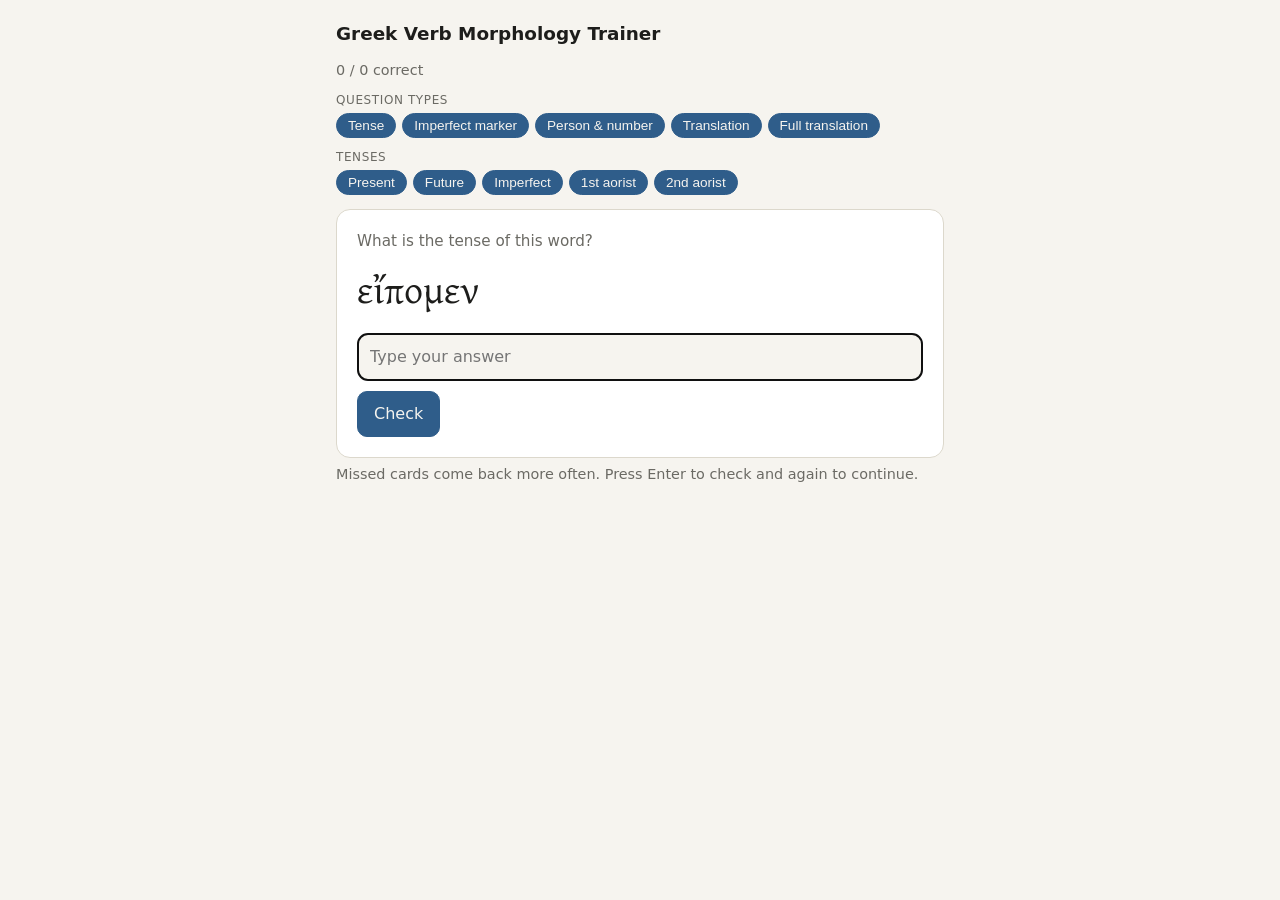
==== greek-morphology-source.html @ 70009873 "feat: Add files" ====
<!DOCTYPE html>
<html lang="en">
<head>
<meta charset="utf-8">
<meta name="viewport" content="width=device-width, initial-scale=1, viewport-fit=cover">
<title>Greek Verb Morphology Trainer</title>
<link href="https://fonts.googleapis.com/css2?family=Gentium+Plus:ital,wght@0,400;0,700&display=swap" rel="stylesheet">
<style>
:root{box-sizing:border-box;padding-top:env(safe-area-inset-top,0px);padding-bottom:env(safe-area-inset-bottom,0px);
--bg:#f6f4ef;--card:#fff;--text:#1d1d1b;--muted:#6b6a64;--line:#dcd8cc;--accent:#2f5d8a;--ok:#1f7a45;--okbg:#e4f3ea;--bad:#b3322a;--badbg:#f9e6e4}
html{scroll-padding-top:env(safe-area-inset-top,0px)}
@media (prefers-color-scheme:dark){:root:not([data-theme="light"]){--bg:#17181a;--card:#222427;--text:#ecebe6;--muted:#a09f98;--line:#383b3f;--accent:#7fb0e0;--ok:#6fcf97;--okbg:#1d3326;--bad:#f08b83;--badbg:#3a2321}}
:root[data-theme="dark"]{--bg:#17181a;--card:#222427;--text:#ecebe6;--muted:#a09f98;--line:#383b3f;--accent:#7fb0e0;--ok:#6fcf97;--okbg:#1d3326;--bad:#f08b83;--badbg:#3a2321}
*{box-sizing:border-box}
body{margin:0;background:var(--bg);color:var(--text);font:16px/1.5 system-ui,-apple-system,"Segoe UI",sans-serif}
main{max-width:640px;margin:0 auto;padding:16px}
h1{font-size:1.15rem;margin:4px 0 12px}
.bar{display:flex;justify-content:space-between;gap:8px;color:var(--muted);font-size:.9rem;margin-bottom:10px}
.chips{display:flex;flex-wrap:wrap;gap:6px;margin-bottom:8px}
.chip{border:1px solid var(--line);background:var(--card);color:var(--text);border-radius:999px;padding:4px 11px;font-size:.85rem;cursor:pointer}
.chip.on{background:var(--accent);color:var(--bg);border-color:var(--accent)}
.lbl{font-size:.75rem;color:var(--muted);text-transform:uppercase;letter-spacing:.05em;margin:10px 0 4px}
.card{background:var(--card);border:1px solid var(--line);border-radius:14px;padding:20px;margin-top:14px}
.q{color:var(--muted);font-size:.95rem}
.greek{font-family:"Gentium Plus","Palatino Linotype","Times New Roman",serif;font-size:2.4rem;margin:8px 0 14px;word-break:break-word}
input[type=text]{width:100%;font:inherit;padding:11px 12px;border-radius:10px;border:1px solid var(--line);background:var(--bg);color:var(--text)}
.row{display:flex;gap:8px;margin-top:10px;flex-wrap:wrap}
button.btn{font:inherit;padding:10px 16px;border-radius:10px;border:1px solid var(--accent);background:var(--accent);color:var(--bg);cursor:pointer}
button.btn.sec{background:transparent;color:var(--accent)}
.res{margin-top:14px;padding:12px 14px;border-radius:10px}
.res.ok{background:var(--okbg);border:1px solid var(--ok)}
.res.bad{background:var(--badbg);border:1px solid var(--bad)}
.res b{display:block;margin-bottom:2px}
.note{color:var(--muted);font-size:.9rem;margin-top:6px}
.gr{font-family:"Gentium Plus","Palatino Linotype",serif}
.hide{display:none}
</style>
</head>
<body>
<main>
<h1>Greek Verb Morphology Trainer</h1>
<div class="bar"><span id="score">0 / 0 correct</span><span id="streak"></span></div>
<div class="lbl">Question types</div>
<div class="chips" id="qchips"></div>
<div class="lbl">Tenses</div>
<div class="chips" id="tchips"></div>
<div class="card" id="card">
 <div class="q" id="q"></div>
 <div class="greek" id="word"></div>
 <input type="text" id="ans" autocomplete="off" autocapitalize="off" spellcheck="false" placeholder="Type your answer">
 <div class="row"><button class="btn" id="check">Check</button><button class="btn sec hide" id="override">Mark as correct</button><button class="btn hide" id="next">Next</button></div>
 <div id="res"></div>
</div>
<p class="note">Missed cards come back more often. Press Enter to check and again to continue.</p>
</main>
<script>
const DATA={"verbs":[{"lemma":"ἀγγέλλω","gloss":"I announce"},{"lemma":"ἄγω","gloss":"I lead, force"},{"lemma":"ἀκούω","gloss":"I hear, listen"},{"lemma":"ἀποβάλλω","gloss":"I throw away"},{"lemma":"ἀποθνῄσκω","gloss":"I die"},{"lemma":"ἀποκτείνω","gloss":"I kill"},{"lemma":"βαίνω","gloss":"I go, walk"},{"lemma":"βάλλω","gloss":"throw"},{"lemma":"βλάπτω","gloss":"harm"},{"lemma":"γιγνώσκω","gloss":"know, understand"},{"lemma":"γράφω","gloss":"write, draw"},{"lemma":"διδάσκω","gloss":"teach"},{"lemma":"διώκω","gloss":"pursue"},{"lemma":"ἐθέλω","gloss":"want, wish"},{"lemma":"εἰμί","gloss":"am"},{"lemma":"εἴρω","gloss":"bind, put together"},{"lemma":"ἐκβαίνω","gloss":"go out"},{"lemma":"ἐκτρέχω","gloss":"run out"},{"lemma":"ἐμβάλλω","gloss":"throw in, put into"},{"lemma":"ἐξάγω","gloss":"lead out, bring out"},{"lemma":"ἐσθίω","gloss":"eat, consume"},{"lemma":"εὑρίσκω","gloss":"find, discover"},{"lemma":"ἔχω","gloss":"have, keep"},{"lemma":"θάπτω","gloss":"bury"},{"lemma":"θαυμάζω","gloss":"admire, be amazed"},{"lemma":"κελεύω","gloss":"urge, command, order"},{"lemma":"κλέπτω","gloss":"steal"},{"lemma":"κωλύω","gloss":"hinder (someone, something)"},{"lemma":"λαμβάνω","gloss":"take"},{"lemma":"λέγω","gloss":"say"},{"lemma":"λείπω","gloss":"leave behind, release"},{"lemma":"λύω","gloss":"loosen, release"},{"lemma":"μανθάνω","gloss":"learn"},{"lemma":"μένω","gloss":"remain, wait"},{"lemma":"ὁράω","gloss":"see, look"},{"lemma":"παρασκευάζω","gloss":"prepare"},{"lemma":"παρέχω","gloss":"provide"},{"lemma":"πάσχω","gloss":"suffer"},{"lemma":"παύω","gloss":"stop"},{"lemma":"πείθω","gloss":"convince, persuade"},{"lemma":"πέμπω","gloss":"send"},{"lemma":"πίνω","gloss":"drink"},{"lemma":"πίπτω","gloss":"fall"},{"lemma":"πιστεύω","gloss":"trust, believe"},{"lemma":"προσάγω","gloss":"lead towards"},{"lemma":"προσβαίνω","gloss":"walk/go towards"},{"lemma":"προσπέμπω","gloss":"send forth"},{"lemma":"προστρέχω","gloss":"run towards"},{"lemma":"συλλέγω","gloss":"collect"},{"lemma":"τάσσω","gloss":"arrange"},{"lemma":"τρέχω","gloss":"run"},{"lemma":"φέρω","gloss":"carry"},{"lemma":"φεύγω","gloss":"flee"},{"lemma":"φυλάσσω","gloss":"guard"}],"cells":[{"v":0,"t":"present","p":1,"n":"s","f":"ἀγγέλλω","tr":"I announce","al":["I am announcing"]},{"v":0,"t":"present","p":2,"n":"s","f":"ἀγγέλλεις","tr":"You (sg.) announce","al":["You (sg.) are announcing"]},{"v":0,"t":"present","p":3,"n":"s","f":"ἀγγέλλει","tr":"He/she/it announces","al":["He/she/it is announcing"]},{"v":0,"t":"present","p":1,"n":"p","f":"ἀγγέλλομεν","tr":"We announce","al":["We are announcing"]},{"v":0,"t":"present","p":2,"n":"p","f":"ἀγγέλλετε","tr":"You (pl.) announce","al":["You (pl.) are announcing"]},{"v":0,"t":"present","p":3,"n":"p","f":"ἀγγέλλουσι(ν)","tr":"They announce","al":["They are announcing"]},{"v":0,"t":"future","p":1,"n":"s","f":"ἀγγελέω","tr":"I will announce","al":["I shall announce"]},{"v":0,"t":"future","p":2,"n":"s","f":"ἀγγελέεις","tr":"You (sg.) will announce","al":[]},{"v":0,"t":"future","p":3,"n":"s","f":"ἀγγελέει","tr":"He/she/it will announce","al":[]},{"v":0,"t":"future","p":1,"n":"p","f":"ἀγγελέομεν","tr":"We will announce","al":["We shall announce"]},{"v":0,"t":"future","p":2,"n":"p","f":"ἀγγελέετε","tr":"You (pl.) will announce","al":[]},{"v":0,"t":"future","p":3,"n":"p","f":"ἀγγελέουσι(ν)","tr":"They will announce","al":[]},{"v":0,"t":"imperfect","p":1,"n":"s","f":"ἤγγελλον","tr":"I was announcing","al":["I used to announce","I kept announcing"]},{"v":0,"t":"imperfect","p":2,"n":"s","f":"ἤγγελλες","tr":"You (sg.) were announcing","al":["You (sg.) used to announce","You (sg.) kept announcing"]},{"v":0,"t":"imperfect","p":3,"n":"s","f":"ἤγγελλε(ν)","tr":"He/she/it was announcing","al":["He/she/it used to announce","He/she/it kept announcing"]},{"v":0,"t":"imperfect","p":1,"n":"p","f":"ἠγγέλλομεν","tr":"We were announcing","al":["We used to announce","We kept announcing"]},{"v":0,"t":"imperfect","p":2,"n":"p","f":"ἠγγέλλετε","tr":"You (pl.) were announcing","al":["You (pl.) used to announce","You (pl.) kept announcing"]},{"v":0,"t":"imperfect","p":3,"n":"p","f":"ἤγγελλον","tr":"They were announcing","al":["They used to announce","They kept announcing"]},{"v":0,"t":"aorist1","p":1,"n":"s","f":"ἤγγειλα","tr":"I announced","al":[]},{"v":0,"t":"aorist1","p":2,"n":"s","f":"ἤγγειλας","tr":"You (sg.) announced","al":[]},{"v":0,"t":"aorist1","p":3,"n":"s","f":"ἤγγειλε(ν)","tr":"He/she/it announced","al":[]},{"v":0,"t":"aorist1","p":1,"n":"p","f":"ἠγγείλαμεν","tr":"We announced","al":[]},{"v":0,"t":"aorist1","p":2,"n":"p","f":"ἠγγείλατε","tr":"You (pl.) announced","al":[]},{"v":0,"t":"aorist1","p":3,"n":"p","f":"ἤγγειλαν","tr":"They announced","al":[]},{"v":1,"t":"present","p":1,"n":"s","f":"ἄγω","tr":"I lead","al":["I am leading"]},{"v":1,"t":"present","p":2,"n":"s","f":"ἄγεις","tr":"You (sg.) lead","al":["You (sg.) are leading"]},{"v":1,"t":"present","p":3,"n":"s","f":"ἄγει","tr":"He/she/it leads","al":["He/she/it is leading"]},{"v":1,"t":"present","p":1,"n":"p","f":"ἄγομεν","tr":"We lead","al":["We are leading"]},{"v":1,"t":"present","p":2,"n":"p","f":"ἄγετε","tr":"You (pl.) lead","al":["You (pl.) are leading"]},{"v":1,"t":"present","p":3,"n":"p","f":"ἄγουσι(ν)","tr":"They lead","al":["They are leading"]},{"v":1,"t":"future","p":1,"n":"s","f":"ἄξω","tr":"I will lead","al":["I shall lead"]},{"v":1,"t":"future","p":2,"n":"s","f":"ἄξεις","tr":"You (sg.) will lead","al":[]},{"v":1,"t":"future","p":3,"n":"s","f":"ἄξει","tr":"He/she/it will lead","al":[]},{"v":1,"t":"future","p":1,"n":"p","f":"ἄξομεν","tr":"We will lead","al":["We shall lead"]},{"v":1,"t":"future","p":2,"n":"p","f":"ἄξετε","tr":"You (pl.) will lead","al":[]},{"v":1,"t":"future","p":3,"n":"p","f":"ἄξουσι(ν)","tr":"They will lead","al":[]},{"v":1,"t":"imperfect","p":1,"n":"s","f":"ἦγον","tr":"I was leading","al":["I used to lead","I kept leading"]},{"v":1,"t":"imperfect","p":2,"n":"s","f":"ἦγες","tr":"You (sg.) were leading","al":["You (sg.) used to lead","You (sg.) kept leading"]},{"v":1,"t":"imperfect","p":3,"n":"s","f":"ἦγε(ν)","tr":"He/she/it was leading","al":["He/she/it used to lead","He/she/it kept leading"]},{"v":1,"t":"imperfect","p":1,"n":"p","f":"ἤγομεν","tr":"We were leading","al":["We used to lead","We kept leading"]},{"v":1,"t":"imperfect","p":2,"n":"p","f":"ἤγετε","tr":"You (pl.) were leading","al":["You (pl.) used to lead","You (pl.) kept leading"]},{"v":1,"t":"imperfect","p":3,"n":"p","f":"ἦγον","tr":"They were leading","al":["They used to lead","They kept leading"]},{"v":1,"t":"aorist2","p":1,"n":"s","f":"ἤγαγον","tr":"I led","al":[]},{"v":1,"t":"aorist2","p":2,"n":"s","f":"ἤγαγες","tr":"You (sg.) led","al":[]},{"v":1,"t":"aorist2","p":3,"n":"s","f":"ἤγαγε(ν)","tr":"He/she/it led","al":[]},{"v":1,"t":"aorist2","p":1,"n":"p","f":"ἠγάγομεν","tr":"We led","al":[]},{"v":1,"t":"aorist2","p":2,"n":"p","f":"ἠγάγετε","tr":"You (pl.) led","al":[]},{"v":1,"t":"aorist2","p":3,"n":"p","f":"ἤγαγον","tr":"They led","al":[]},{"v":2,"t":"present","p":1,"n":"s","f":"ἀκούω","tr":"I hear","al":["I am hearing"]},{"v":2,"t":"present","p":2,"n":"s","f":"ἀκούεις","tr":"You (sg.) hear","al":["You (sg.) are hearing"]},{"v":2,"t":"present","p":3,"n":"s","f":"ἀκούει","tr":"He/she/it hears","al":["He/she/it is hearing"]},{"v":2,"t":"present","p":1,"n":"p","f":"ἀκούομεν","tr":"We hear","al":["We are hearing"]},{"v":2,"t":"present","p":2,"n":"p","f":"ἀκούετε","tr":"You (pl.) hear","al":["You (pl.) are hearing"]},{"v":2,"t":"present","p":3,"n":"p","f":"ἀκούουσι(ν)","tr":"They hear","al":["They are hearing"]},{"v":2,"t":"future","p":1,"n":"s","f":"ἀκούσω","tr":"I will hear","al":["I shall hear"]},{"v":2,"t":"future","p":2,"n":"s","f":"ἀκούσεις","tr":"You (sg.) will hear","al":[]},{"v":2,"t":"future","p":3,"n":"s","f":"ἀκούσει","tr":"He/she/it will hear","al":[]},{"v":2,"t":"future","p":1,"n":"p","f":"ἀκούσομεν","tr":"We will hear","al":["We shall hear"]},{"v":2,"t":"future","p":2,"n":"p","f":"ἀκούσετε","tr":"You (pl.) will hear","al":[]},{"v":2,"t":"future","p":3,"n":"p","f":"ἀκούσουσι(ν)","tr":"They will hear","al":[]},{"v":2,"t":"imperfect","p":1,"n":"s","f":"ἤκουον","tr":"I was hearing","al":["I used to hear","I kept hearing"]},{"v":2,"t":"imperfect","p":2,"n":"s","f":"ἤκουες","tr":"You (sg.) were hearing","al":["You (sg.) used to hear","You (sg.) kept hearing"]},{"v":2,"t":"imperfect","p":3,"n":"s","f":"ἤκουε(ν)","tr":"He/she/it was hearing","al":["He/she/it used to hear","He/she/it kept hearing"]},{"v":2,"t":"imperfect","p":1,"n":"p","f":"ἠκούομεν","tr":"We were hearing","al":["We used to hear","We kept hearing"]},{"v":2,"t":"imperfect","p":2,"n":"p","f":"ἠκούετε","tr":"You (pl.) were hearing","al":["You (pl.) used to hear","You (pl.) kept hearing"]},{"v":2,"t":"imperfect","p":3,"n":"p","f":"ἤκουον","tr":"They were hearing","al":["They used to hear","They kept hearing"]},{"v":2,"t":"aorist1","p":1,"n":"s","f":"ἤκουσα","tr":"I heard","al":[]},{"v":2,"t":"aorist1","p":2,"n":"s","f":"ἤκουσας","tr":"You (sg.) heard","al":[]},{"v":2,"t":"aorist1","p":3,"n":"s","f":"ἤκουσε(ν)","tr":"He/she/it heard","al":[]},{"v":2,"t":"aorist1","p":1,"n":"p","f":"ἠκούσαμεν","tr":"We heard","al":[]},{"v":2,"t":"aorist1","p":2,"n":"p","f":"ἠκούσατε","tr":"You (pl.) heard","al":[]},{"v":2,"t":"aorist1","p":3,"n":"p","f":"ἤκουσαν","tr":"They heard","al":[]},{"v":3,"t":"present","p":1,"n":"s","f":"ἀποβάλλω","tr":"I throw away","al":["I am throwing away"]},{"v":3,"t":"present","p":2,"n":"s","f":"ἀποβάλλεις","tr":"You (sg.) throw away","al":["You (sg.) are throwing away"]},{"v":3,"t":"present","p":3,"n":"s","f":"ἀποβάλλει","tr":"He/she/it throws away","al":["He/she/it is throwing away"]},{"v":3,"t":"present","p":1,"n":"p","f":"ἀποβάλλομεν","tr":"We throw away","al":["We are throwing away"]},{"v":3,"t":"present","p":2,"n":"p","f":"ἀποβάλλετε","tr":"You (pl.) throw away","al":["You (pl.) are throwing away"]},{"v":3,"t":"present","p":3,"n":"p","f":"ἀποβαλλουσι(ν)","tr":"They throw away","al":["They are throwing away"]},{"v":3,"t":"future","p":1,"n":"s","f":"ἀποβαλῶ","tr":"I will throw away","al":["I shall throw away"]},{"v":3,"t":"future","p":2,"n":"s","f":"ἀποβαλεῖς","tr":"You (sg.) will throw away","al":[]},{"v":3,"t":"future","p":3,"n":"s","f":"ἀποβαλεῖ","tr":"He/she/it will throw away","al":[]},{"v":3,"t":"future","p":1,"n":"p","f":"ἀποβαλοῦμεν","tr":"We will throw away","al":["We shall throw away"]},{"v":3,"t":"future","p":2,"n":"p","f":"ἀποβαλεῖτε","tr":"You (pl.) will throw away","al":[]},{"v":3,"t":"future","p":3,"n":"p","f":"ἀποβαλοῦσι(ν)","tr":"They will throw away","al":[]},{"v":3,"t":"imperfect","p":1,"n":"s","f":"ἀπέβαλλον","tr":"I was throwing away","al":["I used to throw away","I kept throwing away"]},{"v":3,"t":"imperfect","p":2,"n":"s","f":"ἀπέβαλλες","tr":"You (sg.) were throwing away","al":["You (sg.) used to throw away","You (sg.) kept throwing away"]},{"v":3,"t":"imperfect","p":3,"n":"s","f":"ἀπέβαλλε(ν)","tr":"He/she/it was throwing away","al":["He/she/it used to throw away","He/she/it kept throwing away"]},{"v":3,"t":"imperfect","p":1,"n":"p","f":"ἀπεβάλλομεν","tr":"We were throwing away","al":["We used to throw away","We kept throwing away"]},{"v":3,"t":"imperfect","p":2,"n":"p","f":"ἀπεβάλλετε","tr":"You (pl.) were throwing away","al":["You (pl.) used to throw away","You (pl.) kept throwing away"]},{"v":3,"t":"imperfect","p":3,"n":"p","f":"ἀπέβαλλον","tr":"They were throwing away","al":["They used to throw away","They kept throwing away"]},{"v":3,"t":"aorist2","p":1,"n":"s","f":"ἀπέβαλον","tr":"I threw away","al":[]},{"v":3,"t":"aorist2","p":2,"n":"s","f":"ἀπέβαλες","tr":"You (sg.) threw away","al":[]},{"v":3,"t":"aorist2","p":3,"n":"s","f":"ἀπέβαλε(ν)","tr":"He/she/it threw away","al":[]},{"v":3,"t":"aorist2","p":1,"n":"p","f":"ἀπεβάλομεν","tr":"We threw away","al":[]},{"v":3,"t":"aorist2","p":2,"n":"p","f":"ἀπεβάλετε","tr":"You (pl.) threw away","al":[]},{"v":3,"t":"aorist2","p":3,"n":"p","f":"ἀπέβαλον","tr":"They threw away","al":[]},{"v":4,"t":"present","p":1,"n":"s","f":"ἀποθνῄσκω","tr":"I die","al":["I am dying"]},{"v":4,"t":"present","p":2,"n":"s","f":"ἀποθνῄσκεις","tr":"You (sg.) die","al":["You (sg.) are dying"]},{"v":4,"t":"present","p":3,"n":"s","f":"ἀποθνῄσκει","tr":"He/she/it dies","al":["He/she/it is dying"]},{"v":4,"t":"present","p":1,"n":"p","f":"ἀποθνῄσκομεν","tr":"We die","al":["We are dying"]},{"v":4,"t":"present","p":2,"n":"p","f":"ἀποθνῄσκετε","tr":"You (pl.) die","al":["You (pl.) are dying"]},{"v":4,"t":"present","p":3,"n":"p","f":"ἀποθνῄσκουσι(ν)","tr":"They die","al":["They are dying"]},{"v":4,"t":"future","p":1,"n":"s","f":"ἀποθανοῦμαι","tr":"I will die","al":["I shall die"]},{"v":4,"t":"future","p":2,"n":"s","f":"ἀποθανεῖ","tr":"You (sg.) will die","al":[]},{"v":4,"t":"future","p":3,"n":"s","f":"ἀποθανεῖται","tr":"He/she/it will die","al":[]},{"v":4,"t":"future","p":1,"n":"p","f":"ἀποθανούμεθα","tr":"We will die","al":["We shall die"]},{"v":4,"t":"future","p":2,"n":"p","f":"ἀποθανεῖσθε","tr":"You (pl.) will die","al":[]},{"v":4,"t":"future","p":3,"n":"p","f":"ἀποθανοῦνται","tr":"They will die","al":[]},{"v":4,"t":"imperfect","p":1,"n":"s","f":"ἀπέθνῃσκον","tr":"I was dying","al":["I used to die","I kept dying"]},{"v":4,"t":"imperfect","p":2,"n":"s","f":"ἀπέθνῃσκες","tr":"You (sg.) were dying","al":["You (sg.) used to die","You (sg.) kept dying"]},{"v":4,"t":"imperfect","p":3,"n":"s","f":"ἀπέθνῃσκε(ν)","tr":"He/she/it was dying","al":["He/she/it used to die","He/she/it kept dying"]},{"v":4,"t":"imperfect","p":1,"n":"p","f":"ἀπεθνῄσκομεν","tr":"We were dying","al":["We used to die","We kept dying"]},{"v":4,"t":"imperfect","p":2,"n":"p","f":"ἀπεθνῄσκετε","tr":"You (pl.) were dying","al":["You (pl.) used to die","You (pl.) kept dying"]},{"v":4,"t":"imperfect","p":3,"n":"p","f":"ἀπέθνῃσκον","tr":"They were dying","al":["They used to die","They kept dying"]},{"v":4,"t":"aorist2","p":1,"n":"s","f":"ἀπέθανον","tr":"I died","al":[]},{"v":4,"t":"aorist2","p":2,"n":"s","f":"ἀπέθανες","tr":"You (sg.) died","al":[]},{"v":4,"t":"aorist2","p":3,"n":"s","f":"ἀπέθανε(ν)","tr":"He/she/it died","al":[]},{"v":4,"t":"aorist2","p":1,"n":"p","f":"ἀπεθάνομεν","tr":"We died","al":[]},{"v":4,"t":"aorist2","p":2,"n":"p","f":"ἀπεθάνετε","tr":"You (pl.) died","al":[]},{"v":4,"t":"aorist2","p":3,"n":"p","f":"ἀπέθανον","tr":"They died","al":[]},{"v":5,"t":"present","p":1,"n":"s","f":"ἀποκτείνω","tr":"I kill","al":["I am killing"]},{"v":5,"t":"present","p":2,"n":"s","f":"ἀποκτείνεις","tr":"You (sg.) kill","al":["You (sg.) are killing"]},{"v":5,"t":"present","p":3,"n":"s","f":"ἀποκτείνει","tr":"He/she/it kills","al":["He/she/it is killing"]},{"v":5,"t":"present","p":1,"n":"p","f":"ἀποκτείνομεν","tr":"We kill","al":["We are killing"]},{"v":5,"t":"present","p":2,"n":"p","f":"ἀποκτείνετε","tr":"You (pl.) kill","al":["You (pl.) are killing"]},{"v":5,"t":"present","p":3,"n":"p","f":"ἀποκτείνουσι(ν)","tr":"They kill","al":["They are killing"]},{"v":5,"t":"future","p":1,"n":"s","f":"ἀποκτενῶ","tr":"I will kill","al":["I shall kill"]},{"v":5,"t":"future","p":2,"n":"s","f":"ἀποκτενεῖς","tr":"You (sg.) will kill","al":[]},{"v":5,"t":"future","p":3,"n":"s","f":"ἀποκτενεῖ","tr":"He/she/it will kill","al":[]},{"v":5,"t":"future","p":1,"n":"p","f":"ἀποκτενοῦμεν","tr":"We will kill","al":["We shall kill"]},{"v":5,"t":"future","p":2,"n":"p","f":"ἀποκτενεῖτε","tr":"You (pl.) will kill","al":[]},{"v":5,"t":"future","p":3,"n":"p","f":"ἀποκτενοῦσι(ν)","tr":"They will kill","al":[]},{"v":5,"t":"imperfect","p":1,"n":"s","f":"ἀπέκτεινον","tr":"I was killing","al":["I used to kill","I kept killing"]},{"v":5,"t":"imperfect","p":2,"n":"s","f":"ἀπέκτεινες","tr":"You (sg.) were killing","al":["You (sg.) used to kill","You (sg.) kept killing"]},{"v":5,"t":"imperfect","p":3,"n":"s","f":"ἀπέκτεινε(ν)","tr":"He/she/it was killing","al":["He/she/it used to kill","He/she/it kept killing"]},{"v":5,"t":"imperfect","p":1,"n":"p","f":"ἀπεκτείνομεν","tr":"We were killing","al":["We used to kill","We kept killing"]},{"v":5,"t":"imperfect","p":2,"n":"p","f":"ἀπεκτείνετε","tr":"You (pl.) were killing","al":["You (pl.) used to kill","You (pl.) kept killing"]},{"v":5,"t":"imperfect","p":3,"n":"p","f":"ἀπέκτεινον","tr":"They were killing","al":["They used to kill","They kept killing"]},{"v":5,"t":"aorist1","p":1,"n":"s","f":"ἀπέκτεινα","tr":"I killed","al":[]},{"v":5,"t":"aorist1","p":2,"n":"s","f":"ἀπέκτεινας","tr":"You (sg.) killed","al":[]},{"v":5,"t":"aorist1","p":3,"n":"s","f":"ἀπέκτεινε(ν)","tr":"He/she/it killed","al":[]},{"v":5,"t":"aorist1","p":1,"n":"p","f":"ἀπεκτείναμεν","tr":"We killed","al":[]},{"v":5,"t":"aorist1","p":2,"n":"p","f":"ἀπεκτείνατε","tr":"You (pl.) killed","al":[]},{"v":5,"t":"aorist1","p":3,"n":"p","f":"ἀπέκτειναν","tr":"They killed","al":[]},{"v":6,"t":"present","p":1,"n":"s","f":"βαίνω","tr":"I go","al":["I am going"]},{"v":6,"t":"present","p":2,"n":"s","f":"βαίνεις","tr":"You (sg.) go","al":["You (sg.) are going"]},{"v":6,"t":"present","p":3,"n":"s","f":"βαίνει","tr":"He/she/it goes","al":["He/she/it is going"]},{"v":6,"t":"present","p":1,"n":"p","f":"βαίνομεν","tr":"We go","al":["We are going"]},{"v":6,"t":"present","p":2,"n":"p","f":"βαίνετε","tr":"You (pl.) go","al":["You (pl.) are going"]},{"v":6,"t":"present","p":3,"n":"p","f":"βαίνουσι(ν)","tr":"They go","al":["They are going"]},{"v":6,"t":"future","p":1,"n":"s","f":"βήσω","tr":"I will go","al":["I shall go"]},{"v":6,"t":"future","p":2,"n":"s","f":"βήσεις","tr":"You (sg.) will go","al":[]},{"v":6,"t":"future","p":3,"n":"s","f":"βήσει","tr":"He/she/it will go","al":[]},{"v":6,"t":"future","p":1,"n":"p","f":"βήσομεν","tr":"We will go","al":["We shall go"]},{"v":6,"t":"future","p":2,"n":"p","f":"βήσετε","tr":"You (pl.) will go","al":[]},{"v":6,"t":"future","p":3,"n":"p","f":"βήσουσι(ν)","tr":"They will go","al":[]},{"v":6,"t":"imperfect","p":1,"n":"s","f":"ἔβαινον","tr":"I was going","al":["I used to go","I kept going"]},{"v":6,"t":"imperfect","p":2,"n":"s","f":"ἔβαινες","tr":"You (sg.) were going","al":["You (sg.) used to go","You (sg.) kept going"]},{"v":6,"t":"imperfect","p":3,"n":"s","f":"ἔβαινε(ν)","tr":"He/she/it was going","al":["He/she/it used to go","He/she/it kept going"]},{"v":6,"t":"imperfect","p":1,"n":"p","f":"ἐβαίνομεν","tr":"We were going","al":["We used to go","We kept going"]},{"v":6,"t":"imperfect","p":2,"n":"p","f":"ἐβαίνετε","tr":"You (pl.) were going","al":["You (pl.) used to go","You (pl.) kept going"]},{"v":6,"t":"imperfect","p":3,"n":"p","f":"ἔβαινον","tr":"They were going","al":["They used to go","They kept going"]},{"v":6,"t":"aorist2","p":1,"n":"s","f":"ἔβην","tr":"I went","al":[]},{"v":6,"t":"aorist2","p":2,"n":"s","f":"ἔβης","tr":"You (sg.) went","al":[]},{"v":6,"t":"aorist2","p":3,"n":"s","f":"ἔβη","tr":"He/she/it went","al":[]},{"v":6,"t":"aorist2","p":1,"n":"p","f":"ἔβημεν","tr":"We went","al":[]},{"v":6,"t":"aorist2","p":2,"n":"p","f":"ἔβητε","tr":"You (pl.) went","al":[]},{"v":6,"t":"aorist2","p":3,"n":"p","f":"ἔβησαν","tr":"They went","al":[]},{"v":7,"t":"present","p":1,"n":"s","f":"βάλλω","tr":"I throw","al":["I am throwing"]},{"v":7,"t":"present","p":2,"n":"s","f":"βάλλεις","tr":"You (sg.) throw","al":["You (sg.) are throwing"]},{"v":7,"t":"present","p":3,"n":"s","f":"βάλλει","tr":"He/she/it throws","al":["He/she/it is throwing"]},{"v":7,"t":"present","p":1,"n":"p","f":"βάλλομεν","tr":"We throw","al":["We are throwing"]},{"v":7,"t":"present","p":2,"n":"p","f":"βάλλετε","tr":"You (pl.) throw","al":["You (pl.) are throwing"]},{"v":7,"t":"present","p":3,"n":"p","f":"βάλλουσι(ν)","tr":"They throw","al":["They are throwing"]},{"v":7,"t":"future","p":1,"n":"s","f":"βαλῶ","tr":"I will throw","al":["I shall throw"]},{"v":7,"t":"future","p":2,"n":"s","f":"βαλεῖς","tr":"You (sg.) will throw","al":[]},{"v":7,"t":"future","p":3,"n":"s","f":"βαλεῖ","tr":"He/she/it will throw","al":[]},{"v":7,"t":"future","p":1,"n":"p","f":"βαλοῦμεν","tr":"We will throw","al":["We shall throw"]},{"v":7,"t":"future","p":2,"n":"p","f":"βαλεῖτε","tr":"You (pl.) will throw","al":[]},{"v":7,"t":"future","p":3,"n":"p","f":"βαλοῦσι(ν)","tr":"They will throw","al":[]},{"v":7,"t":"imperfect","p":1,"n":"s","f":"ἔβαλλον","tr":"I was throwing","al":["I used to throw","I kept throwing"]},{"v":7,"t":"imperfect","p":2,"n":"s","f":"ἔβαλλες","tr":"You (sg.) were throwing","al":["You (sg.) used to throw","You (sg.) kept throwing"]},{"v":7,"t":"imperfect","p":3,"n":"s","f":"ἔβαλλε(ν)","tr":"He/she/it was throwing","al":["He/she/it used to throw","He/she/it kept throwing"]},{"v":7,"t":"imperfect","p":1,"n":"p","f":"ἐβάλλομεν","tr":"We were throwing","al":["We used to throw","We kept throwing"]},{"v":7,"t":"imperfect","p":2,"n":"p","f":"ἐβάλλετε","tr":"You (pl.) were throwing","al":["You (pl.) used to throw","You (pl.) kept throwing"]},{"v":7,"t":"imperfect","p":3,"n":"p","f":"ἔβαλλον","tr":"They were throwing","al":["They used to throw","They kept throwing"]},{"v":7,"t":"aorist2","p":1,"n":"s","f":"ἔβαλον","tr":"I threw","al":[]},{"v":7,"t":"aorist2","p":2,"n":"s","f":"ἔβαλες","tr":"You (sg.) threw","al":[]},{"v":7,"t":"aorist2","p":3,"n":"s","f":"ἔβαλε(ν)","tr":"He/she/it threw","al":[]},{"v":7,"t":"aorist2","p":1,"n":"p","f":"ἐβάλομεν","tr":"We threw","al":[]},{"v":7,"t":"aorist2","p":2,"n":"p","f":"ἐβάλετε","tr":"You (pl.) threw","al":[]},{"v":7,"t":"aorist2","p":3,"n":"p","f":"ἔβαλον","tr":"They threw","al":[]},{"v":8,"t":"present","p":1,"n":"s","f":"βλάπτω","tr":"I harm","al":["I am harming"]},{"v":8,"t":"present","p":2,"n":"s","f":"βλάπτεις","tr":"You (sg.) harm","al":["You (sg.) are harming"]},{"v":8,"t":"present","p":3,"n":"s","f":"βλάπτει","tr":"He/she/it harms","al":["He/she/it is harming"]},{"v":8,"t":"present","p":1,"n":"p","f":"βλάπτομεν","tr":"We harm","al":["We are harming"]},{"v":8,"t":"present","p":2,"n":"p","f":"βλάπτετε","tr":"You (pl.) harm","al":["You (pl.) are harming"]},{"v":8,"t":"present","p":3,"n":"p","f":"βλάπτουσι(ν)","tr":"They harm","al":["They are harming"]},{"v":8,"t":"future","p":1,"n":"s","f":"βλάψω","tr":"I will harm","al":["I shall harm"]},{"v":8,"t":"future","p":2,"n":"s","f":"βλάψεις","tr":"You (sg.) will harm","al":[]},{"v":8,"t":"future","p":3,"n":"s","f":"βλάψει","tr":"He/she/it will harm","al":[]},{"v":8,"t":"future","p":1,"n":"p","f":"βλάψομεν","tr":"We will harm","al":["We shall harm"]},{"v":8,"t":"future","p":2,"n":"p","f":"βλάψετε","tr":"You (pl.) will harm","al":[]},{"v":8,"t":"future","p":3,"n":"p","f":"βλάψουσι(ν)","tr":"They will harm","al":[]},{"v":8,"t":"imperfect","p":1,"n":"s","f":"ἔβλαπτον","tr":"I was harming","al":["I used to harm","I kept harming"]},{"v":8,"t":"imperfect","p":2,"n":"s","f":"ἔβλαπτες","tr":"You (sg.) were harming","al":["You (sg.) used to harm","You (sg.) kept harming"]},{"v":8,"t":"imperfect","p":3,"n":"s","f":"ἔβλαπτε(ν)","tr":"He/she/it was harming","al":["He/she/it used to harm","He/she/it kept harming"]},{"v":8,"t":"imperfect","p":1,"n":"p","f":"ἐβλάπτομεν","tr":"We were harming","al":["We used to harm","We kept harming"]},{"v":8,"t":"imperfect","p":2,"n":"p","f":"ἐβλάπτετε","tr":"You (pl.) were harming","al":["You (pl.) used to harm","You (pl.) kept harming"]},{"v":8,"t":"imperfect","p":3,"n":"p","f":"ἔβλαπτον","tr":"They were harming","al":["They used to harm","They kept harming"]},{"v":8,"t":"aorist1","p":1,"n":"s","f":"ἔβλαψα","tr":"I harmed","al":[]},{"v":8,"t":"aorist1","p":2,"n":"s","f":"ἔβλαψας","tr":"You (sg.) harmed","al":[]},{"v":8,"t":"aorist1","p":3,"n":"s","f":"ἔβλαψε(ν)","tr":"He/she/it harmed","al":[]},{"v":8,"t":"aorist1","p":1,"n":"p","f":"ἐβλάψαμεν","tr":"We harmed","al":[]},{"v":8,"t":"aorist1","p":2,"n":"p","f":"ἐβλάψατε","tr":"You (pl.) harmed","al":[]},{"v":8,"t":"aorist1","p":3,"n":"p","f":"ἔβλαψαν","tr":"They harmed","al":[]},{"v":9,"t":"present","p":1,"n":"s","f":"γιγνώσκω","tr":"I know","al":["I am knowing"]},{"v":9,"t":"present","p":2,"n":"s","f":"γιγνώσκεις","tr":"You (sg.) know","al":["You (sg.) are knowing"]},{"v":9,"t":"present","p":3,"n":"s","f":"γιγνώσκει","tr":"He/she/it knows","al":["He/she/it is knowing"]},{"v":9,"t":"present","p":1,"n":"p","f":"γιγνώσκομεν","tr":"We know","al":["We are knowing"]},{"v":9,"t":"present","p":2,"n":"p","f":"γιγνώσκετε","tr":"You (pl.) know","al":["You (pl.) are knowing"]},{"v":9,"t":"present","p":3,"n":"p","f":"γιγνώσκουσι(ν)","tr":"They know","al":["They are knowing"]},{"v":9,"t":"future","p":1,"n":"s","f":"γνώσομαι","tr":"I will know","al":["I shall know"]},{"v":9,"t":"future","p":2,"n":"s","f":"γνώσῃ","tr":"You (sg.) will know","al":[]},{"v":9,"t":"future","p":3,"n":"s","f":"γνώσεται","tr":"He/she/it will know","al":[]},{"v":9,"t":"future","p":1,"n":"p","f":"γνωσόμεθα","tr":"We will know","al":["We shall know"]},{"v":9,"t":"future","p":2,"n":"p","f":"γνώσεσθε","tr":"You (pl.) will know","al":[]},{"v":9,"t":"future","p":3,"n":"p","f":"γνώσονται","tr":"They will know","al":[]},{"v":9,"t":"imperfect","p":1,"n":"s","f":"ἐγίγνωσκον","tr":"I was knowing","al":["I used to know","I kept knowing"]},{"v":9,"t":"imperfect","p":2,"n":"s","f":"ἐγίγνωσκες","tr":"You (sg.) were knowing","al":["You (sg.) used to know","You (sg.) kept knowing"]},{"v":9,"t":"imperfect","p":3,"n":"s","f":"ἐγίγνωσκε(ν)","tr":"He/she/it was knowing","al":["He/she/it used to know","He/she/it kept knowing"]},{"v":9,"t":"imperfect","p":1,"n":"p","f":"ἐγιγνώσκομεν","tr":"We were knowing","al":["We used to know","We kept knowing"]},{"v":9,"t":"imperfect","p":2,"n":"p","f":"ἐγιγνώσκετε","tr":"You (pl.) were knowing","al":["You (pl.) used to know","You (pl.) kept knowing"]},{"v":9,"t":"imperfect","p":3,"n":"p","f":"ἐγίγνωσκον","tr":"They were knowing","al":["They used to know","They kept knowing"]},{"v":9,"t":"aorist2","p":1,"n":"s","f":"ἔγνων","tr":"I knew","al":[]},{"v":9,"t":"aorist2","p":2,"n":"s","f":"ἔγνως","tr":"You (sg.) knew","al":[]},{"v":9,"t":"aorist2","p":3,"n":"s","f":"ἔγνω","tr":"He/she/it knew","al":[]},{"v":9,"t":"aorist2","p":1,"n":"p","f":"ἔγνωμεν","tr":"We knew","al":[]},{"v":9,"t":"aorist2","p":2,"n":"p","f":"ἔγνωτε","tr":"You (pl.) knew","al":[]},{"v":9,"t":"aorist2","p":3,"n":"p","f":"ἔγνωσαν","tr":"They knew","al":[]},{"v":10,"t":"present","p":1,"n":"s","f":"γράφω","tr":"I write","al":["I am writing"]},{"v":10,"t":"present","p":2,"n":"s","f":"γράφεις","tr":"You (sg.) write","al":["You (sg.) are writing"]},{"v":10,"t":"present","p":3,"n":"s","f":"γράφει","tr":"He/she/it writes","al":["He/she/it is writing"]},{"v":10,"t":"present","p":1,"n":"p","f":"γράφομεν","tr":"We write","al":["We are writing"]},{"v":10,"t":"present","p":2,"n":"p","f":"γράφετε","tr":"You (pl.) write","al":["You (pl.) are writing"]},{"v":10,"t":"present","p":3,"n":"p","f":"γράφουσι(ν)","tr":"They write","al":["They are writing"]},{"v":10,"t":"future","p":1,"n":"s","f":"γράψω","tr":"I will write","al":["I shall write"]},{"v":10,"t":"future","p":2,"n":"s","f":"γράψεις","tr":"You (sg.) will write","al":[]},{"v":10,"t":"future","p":3,"n":"s","f":"γράψει","tr":"He/she/it will write","al":[]},{"v":10,"t":"future","p":1,"n":"p","f":"γράψομεν","tr":"We will write","al":["We shall write"]},{"v":10,"t":"future","p":2,"n":"p","f":"γράψετε","tr":"You (pl.) will write","al":[]},{"v":10,"t":"future","p":3,"n":"p","f":"γράψουσι(ν)","tr":"They will write","al":[]},{"v":10,"t":"imperfect","p":1,"n":"s","f":"ἔγραφον","tr":"I was writing","al":["I used to write","I kept writing"]},{"v":10,"t":"imperfect","p":2,"n":"s","f":"ἔγραφες","tr":"You (sg.) were writing","al":["You (sg.) used to write","You (sg.) kept writing"]},{"v":10,"t":"imperfect","p":3,"n":"s","f":"ἔγραφε(ν)","tr":"He/she/it was writing","al":["He/she/it used to write","He/she/it kept writing"]},{"v":10,"t":"imperfect","p":1,"n":"p","f":"ἐγράφομεν","tr":"We were writing","al":["We used to write","We kept writing"]},{"v":10,"t":"imperfect","p":2,"n":"p","f":"ἐγράφετε","tr":"You (pl.) were writing","al":["You (pl.) used to write","You (pl.) kept writing"]},{"v":10,"t":"imperfect","p":3,"n":"p","f":"ἔγραφον","tr":"They were writing","al":["They used to write","They kept writing"]},{"v":10,"t":"aorist1","p":1,"n":"s","f":"ἔγραψα","tr":"I wrote","al":[]},{"v":10,"t":"aorist1","p":2,"n":"s","f":"ἔγραψας","tr":"You (sg.) wrote","al":[]},{"v":10,"t":"aorist1","p":3,"n":"s","f":"ἔγραψε(ν)","tr":"He/she/it wrote","al":[]},{"v":10,"t":"aorist1","p":1,"n":"p","f":"ἐγράψαμεν","tr":"We wrote","al":[]},{"v":10,"t":"aorist1","p":2,"n":"p","f":"ἐγράψατε","tr":"You (pl.) wrote","al":[]},{"v":10,"t":"aorist1","p":3,"n":"p","f":"ἔγραψαν","tr":"They wrote","al":[]},{"v":11,"t":"present","p":1,"n":"s","f":"διδάσκω","tr":"I teach","al":["I am teaching"]},{"v":11,"t":"present","p":2,"n":"s","f":"διδάσκεις","tr":"You (sg.) teach","al":["You (sg.) are teaching"]},{"v":11,"t":"present","p":3,"n":"s","f":"διδάσκει","tr":"He/she/it teaches","al":["He/she/it is teaching"]},{"v":11,"t":"present","p":1,"n":"p","f":"διδάσκομεν","tr":"We teach","al":["We are teaching"]},{"v":11,"t":"present","p":2,"n":"p","f":"διδάσκετε","tr":"You (pl.) teach","al":["You (pl.) are teaching"]},{"v":11,"t":"present","p":3,"n":"p","f":"διδάσκουσι(ν)","tr":"They teach","al":["They are teaching"]},{"v":11,"t":"future","p":1,"n":"s","f":"διδάξω","tr":"I will teach","al":["I shall teach"]},{"v":11,"t":"future","p":2,"n":"s","f":"διδάξεις","tr":"You (sg.) will teach","al":[]},{"v":11,"t":"future","p":3,"n":"s","f":"διδάξει","tr":"He/she/it will teach","al":[]},{"v":11,"t":"future","p":1,"n":"p","f":"διδάξομεν","tr":"We will teach","al":["We shall teach"]},{"v":11,"t":"future","p":2,"n":"p","f":"διδάξετε","tr":"You (pl.) will teach","al":[]},{"v":11,"t":"future","p":3,"n":"p","f":"διδάξουσι(ν)","tr":"They will teach","al":[]},{"v":11,"t":"imperfect","p":1,"n":"s","f":"ἐδίδασκον","tr":"I was teaching","al":["I used to teach","I kept teaching"]},{"v":11,"t":"imperfect","p":2,"n":"s","f":"ἐδίδασκες","tr":"You (sg.) were teaching","al":["You (sg.) used to teach","You (sg.) kept teaching"]},{"v":11,"t":"imperfect","p":3,"n":"s","f":"ἐδίδασκε(ν)","tr":"He/she/it was teaching","al":["He/she/it used to teach","He/she/it kept teaching"]},{"v":11,"t":"imperfect","p":1,"n":"p","f":"ἐδιδάσκομεν","tr":"We were teaching","al":["We used to teach","We kept teaching"]},{"v":11,"t":"imperfect","p":2,"n":"p","f":"ἐδιδάσκετε","tr":"You (pl.) were teaching","al":["You (pl.) used to teach","You (pl.) kept teaching"]},{"v":11,"t":"imperfect","p":3,"n":"p","f":"ἐδίδασκον","tr":"They were teaching","al":["They used to teach","They kept teaching"]},{"v":11,"t":"aorist1","p":1,"n":"s","f":"ἐδίδαξα","tr":"I taught","al":[]},{"v":11,"t":"aorist1","p":2,"n":"s","f":"ἐδίδαξας","tr":"You (sg.) taught","al":[]},{"v":11,"t":"aorist1","p":3,"n":"s","f":"ἐδίδαξε(ν)","tr":"He/she/it taught","al":[]},{"v":11,"t":"aorist1","p":1,"n":"p","f":"ἐδιδάξαμεν","tr":"We taught","al":[]},{"v":11,"t":"aorist1","p":2,"n":"p","f":"ἐδιδάξατε","tr":"You (pl.) taught","al":[]},{"v":11,"t":"aorist1","p":3,"n":"p","f":"ἐδίδαξαν","tr":"They taught","al":[]},{"v":12,"t":"present","p":1,"n":"s","f":"διώκω","tr":"I pursue","al":["I am pursuing"]},{"v":12,"t":"present","p":2,"n":"s","f":"διώκεις","tr":"You (sg.) pursue","al":["You (sg.) are pursuing"]},{"v":12,"t":"present","p":3,"n":"s","f":"διώκει","tr":"He/she/it pursues","al":["He/she/it is pursuing"]},{"v":12,"t":"present","p":1,"n":"p","f":"διώκομεν","tr":"We pursue","al":["We are pursuing"]},{"v":12,"t":"present","p":2,"n":"p","f":"διώκετε","tr":"You (pl.) pursue","al":["You (pl.) are pursuing"]},{"v":12,"t":"present","p":3,"n":"p","f":"διώκουσι(ν)","tr":"They pursue","al":["They are pursuing"]},{"v":12,"t":"future","p":1,"n":"s","f":"διώξω","tr":"I will pursue","al":["I shall pursue"]},{"v":12,"t":"future","p":2,"n":"s","f":"διώξεις","tr":"You (sg.) will pursue","al":[]},{"v":12,"t":"future","p":3,"n":"s","f":"διώξει","tr":"He/she/it will pursue","al":[]},{"v":12,"t":"future","p":1,"n":"p","f":"διώξομεν","tr":"We will pursue","al":["We shall pursue"]},{"v":12,"t":"future","p":2,"n":"p","f":"διώξετε","tr":"You (pl.) will pursue","al":[]},{"v":12,"t":"future","p":3,"n":"p","f":"διώξουσι(ν)","tr":"They will pursue","al":[]},{"v":12,"t":"imperfect","p":1,"n":"s","f":"ἐδίωκον","tr":"I was pursuing","al":["I used to pursue","I kept pursuing"]},{"v":12,"t":"imperfect","p":2,"n":"s","f":"ἐδίωκες","tr":"You (sg.) were pursuing","al":["You (sg.) used to pursue","You (sg.) kept pursuing"]},{"v":12,"t":"imperfect","p":3,"n":"s","f":"ἐδίωκε(ν)","tr":"He/she/it was pursuing","al":["He/she/it used to pursue","He/she/it kept pursuing"]},{"v":12,"t":"imperfect","p":1,"n":"p","f":"ἐδιώκομεν","tr":"We were pursuing","al":["We used to pursue","We kept pursuing"]},{"v":12,"t":"imperfect","p":2,"n":"p","f":"ἐδιώκετε","tr":"You (pl.) were pursuing","al":["You (pl.) used to pursue","You (pl.) kept pursuing"]},{"v":12,"t":"imperfect","p":3,"n":"p","f":"ἐδίωκον","tr":"They were pursuing","al":["They used to pursue","They kept pursuing"]},{"v":12,"t":"aorist1","p":1,"n":"s","f":"ἐδίωξα","tr":"I pursued","al":[]},{"v":12,"t":"aorist1","p":2,"n":"s","f":"ἐδίωξας","tr":"You (sg.) pursued","al":[]},{"v":12,"t":"aorist1","p":3,"n":"s","f":"ἐδίωξε(ν)","tr":"He/she/it pursued","al":[]},{"v":12,"t":"aorist1","p":1,"n":"p","f":"ἐδιώξαμεν","tr":"We pursued","al":[]},{"v":12,"t":"aorist1","p":2,"n":"p","f":"ἐδιώξατε","tr":"You (pl.) pursued","al":[]},{"v":12,"t":"aorist1","p":3,"n":"p","f":"ἐδίωξαν","tr":"They pursued","al":[]},{"v":13,"t":"present","p":1,"n":"s","f":"ἐθέλω","tr":"I want","al":["I am wanting"]},{"v":13,"t":"present","p":2,"n":"s","f":"ἐθέλεις","tr":"You (sg.) want","al":["You (sg.) are wanting"]},{"v":13,"t":"present","p":3,"n":"s","f":"ἐθέλει","tr":"He/she/it wants","al":["He/she/it is wanting"]},{"v":13,"t":"present","p":1,"n":"p","f":"ἐθέλομεν","tr":"We want","al":["We are wanting"]},{"v":13,"t":"present","p":2,"n":"p","f":"ἐθέλετε","tr":"You (pl.) want","al":["You (pl.) are wanting"]},{"v":13,"t":"present","p":3,"n":"p","f":"ἐθέλουσι(ν)","tr":"They want","al":["They are wanting"]},{"v":13,"t":"future","p":1,"n":"s","f":"ἐθελήσω","tr":"I will want","al":["I shall want"]},{"v":13,"t":"future","p":2,"n":"s","f":"ἐθελήσεις","tr":"You (sg.) will want","al":[]},{"v":13,"t":"future","p":3,"n":"s","f":"ἐθελήσει","tr":"He/she/it will want","al":[]},{"v":13,"t":"future","p":1,"n":"p","f":"ἐθελήσομεν","tr":"We will want","al":["We shall want"]},{"v":13,"t":"future","p":2,"n":"p","f":"ἐθελήσετε","tr":"You (pl.) will want","al":[]},{"v":13,"t":"future","p":3,"n":"p","f":"ἐθελήσουσι(ν)","tr":"They will want","al":[]},{"v":13,"t":"imperfect","p":1,"n":"s","f":"ἤθελον","tr":"I was wanting","al":["I used to want","I kept wanting"]},{"v":13,"t":"imperfect","p":2,"n":"s","f":"ἤθελες","tr":"You (sg.) were wanting","al":["You (sg.) used to want","You (sg.) kept wanting"]},{"v":13,"t":"imperfect","p":3,"n":"s","f":"ἤθελε(ν)","tr":"He/she/it was wanting","al":["He/she/it used to want","He/she/it kept wanting"]},{"v":13,"t":"imperfect","p":1,"n":"p","f":"ἠθέλομεν","tr":"We were wanting","al":["We used to want","We kept wanting"]},{"v":13,"t":"imperfect","p":2,"n":"p","f":"ἠθέλετε","tr":"You (pl.) were wanting","al":["You (pl.) used to want","You (pl.) kept wanting"]},{"v":13,"t":"imperfect","p":3,"n":"p","f":"ἤθελον","tr":"They were wanting","al":["They used to want","They kept wanting"]},{"v":13,"t":"aorist1","p":1,"n":"s","f":"ἠθέλησα","tr":"I wanted","al":[]},{"v":13,"t":"aorist1","p":2,"n":"s","f":"ἠθέλησας","tr":"You (sg.) wanted","al":[]},{"v":13,"t":"aorist1","p":3,"n":"s","f":"ἠθέλησε(ν)","tr":"He/she/it wanted","al":[]},{"v":13,"t":"aorist1","p":1,"n":"p","f":"ἠθελήσαμεν","tr":"We wanted","al":[]},{"v":13,"t":"aorist1","p":2,"n":"p","f":"ἠθελήσατε","tr":"You (pl.) wanted","al":[]},{"v":13,"t":"aorist1","p":3,"n":"p","f":"ἠθέλησαν","tr":"They wanted","al":[]},{"v":14,"t":"present","p":1,"n":"s","f":"εἰμί","tr":"I am","al":[]},{"v":14,"t":"present","p":2,"n":"s","f":"εἶ","tr":"You (sg.) are","al":[]},{"v":14,"t":"present","p":3,"n":"s","f":"ἐστί(ν)","tr":"He/she/it is","al":[]},{"v":14,"t":"present","p":1,"n":"p","f":"ἐσμέν","tr":"We are","al":[]},{"v":14,"t":"present","p":2,"n":"p","f":"ἐστέ","tr":"You (pl.) are","al":[]},{"v":14,"t":"present","p":3,"n":"p","f":"εἰσί(ν)","tr":"They are","al":[]},{"v":14,"t":"future","p":1,"n":"s","f":"ἔσομαι","tr":"I will be","al":["I shall be"]},{"v":14,"t":"future","p":2,"n":"s","f":"ἔσῃ","tr":"You (sg.) will be","al":[]},{"v":14,"t":"future","p":3,"n":"s","f":"ἔσται","tr":"He/she/it will be","al":[]},{"v":14,"t":"future","p":1,"n":"p","f":"ἐσόμεθα","tr":"We will be","al":["We shall be"]},{"v":14,"t":"future","p":2,"n":"p","f":"ἔσεσθε","tr":"You (pl.) will be","al":[]},{"v":14,"t":"future","p":3,"n":"p","f":"ἔσονται","tr":"They will be","al":[]},{"v":14,"t":"imperfect","p":1,"n":"s","f":"ἦ(ν)","tr":"I was","al":["I used to be"]},{"v":14,"t":"imperfect","p":2,"n":"s","f":"ἦσ(θα)","tr":"You (sg.) were","al":["You (sg.) used to be"]},{"v":14,"t":"imperfect","p":3,"n":"s","f":"ἦν","tr":"He/she/it was","al":["He/she/it used to be"]},{"v":14,"t":"imperfect","p":1,"n":"p","f":"ἦμεν","tr":"We were","al":["We used to be"]},{"v":14,"t":"imperfect","p":2,"n":"p","f":"ἦτε","tr":"You (pl.) were","al":["You (pl.) used to be"]},{"v":14,"t":"imperfect","p":3,"n":"p","f":"ἦσαν","tr":"They were","al":["They used to be"]},{"v":15,"t":"present","p":1,"n":"s","f":"εἴρω","tr":"I bind","al":["I am binding"]},{"v":15,"t":"present","p":2,"n":"s","f":"εἴρεις","tr":"You (sg.) bind","al":["You (sg.) are binding"]},{"v":15,"t":"present","p":3,"n":"s","f":"εἴρει","tr":"He/she/it binds","al":["He/she/it is binding"]},{"v":15,"t":"present","p":1,"n":"p","f":"εἴρομεν","tr":"We bind","al":["We are binding"]},{"v":15,"t":"present","p":2,"n":"p","f":"εἴρετε","tr":"You (pl.) bind","al":["You (pl.) are binding"]},{"v":15,"t":"present","p":3,"n":"p","f":"εἴρουσι(ν)","tr":"They bind","al":["They are binding"]},{"v":15,"t":"future","p":1,"n":"s","f":"ἐρέω","tr":"I will bind","al":["I shall bind"]},{"v":15,"t":"future","p":2,"n":"s","f":"ἐρεῖς","tr":"You (sg.) will bind","al":[]},{"v":15,"t":"future","p":3,"n":"s","f":"ἐρεῖ","tr":"He/she/it will bind","al":[]},{"v":15,"t":"future","p":1,"n":"p","f":"ἐροῦμεν","tr":"We will bind","al":["We shall bind"]},{"v":15,"t":"future","p":2,"n":"p","f":"ἐρεῖτε","tr":"You (pl.) will bind","al":[]},{"v":15,"t":"future","p":3,"n":"p","f":"ἐροῦσι(ν)","tr":"They will bind","al":[]},{"v":15,"t":"imperfect","p":1,"n":"s","f":"εἶρον","tr":"I was binding","al":["I used to bind","I kept binding"]},{"v":15,"t":"imperfect","p":2,"n":"s","f":"εἶρες","tr":"You (sg.) were binding","al":["You (sg.) used to bind","You (sg.) kept binding"]},{"v":15,"t":"imperfect","p":3,"n":"s","f":"εἶρε(ν)","tr":"He/she/it was binding","al":["He/she/it used to bind","He/she/it kept binding"]},{"v":15,"t":"imperfect","p":1,"n":"p","f":"εἴρομεν","tr":"We were binding","al":["We used to bind","We kept binding"]},{"v":15,"t":"imperfect","p":2,"n":"p","f":"εἴρετε","tr":"You (pl.) were binding","al":["You (pl.) used to bind","You (pl.) kept binding"]},{"v":15,"t":"imperfect","p":3,"n":"p","f":"εἶρον","tr":"They were binding","al":["They used to bind","They kept binding"]},{"v":15,"t":"aorist1","p":1,"n":"s","f":"εἶρα","tr":"I bound","al":[]},{"v":15,"t":"aorist1","p":2,"n":"s","f":"εἶρας","tr":"You (sg.) bound","al":[]},{"v":15,"t":"aorist1","p":3,"n":"s","f":"εἶρε(ν)","tr":"He/she/it bound","al":[]},{"v":15,"t":"aorist1","p":1,"n":"p","f":"εἴραμεν","tr":"We bound","al":[]},{"v":15,"t":"aorist1","p":2,"n":"p","f":"εἴρατε","tr":"You (pl.) bound","al":[]},{"v":15,"t":"aorist1","p":3,"n":"p","f":"εἶραν","tr":"They bound","al":[]},{"v":16,"t":"present","p":1,"n":"s","f":"ἐκβαίνω","tr":"I go out","al":["I am going out"]},{"v":16,"t":"present","p":2,"n":"s","f":"ἐκβαίνεις","tr":"You (sg.) go out","al":["You (sg.) are going out"]},{"v":16,"t":"present","p":3,"n":"s","f":"ἐκβαίνει","tr":"He/she/it goes out","al":["He/she/it is going out"]},{"v":16,"t":"present","p":1,"n":"p","f":"ἐκβαίνομεν","tr":"We go out","al":["We are going out"]},{"v":16,"t":"present","p":2,"n":"p","f":"ἐκβαίνετε","tr":"You (pl.) go out","al":["You (pl.) are going out"]},{"v":16,"t":"present","p":3,"n":"p","f":"ἐκβαίνουσι(ν)","tr":"They go out","al":["They are going out"]},{"v":16,"t":"future","p":1,"n":"s","f":"ἐκβήσομαι","tr":"I will go out","al":["I shall go out"]},{"v":16,"t":"future","p":2,"n":"s","f":"ἐκβήσῃ","tr":"You (sg.) will go out","al":[]},{"v":16,"t":"future","p":3,"n":"s","f":"ἐκβήσεται","tr":"He/she/it will go out","al":[]},{"v":16,"t":"future","p":1,"n":"p","f":"ἐκβησόμεθα","tr":"We will go out","al":["We shall go out"]},{"v":16,"t":"future","p":2,"n":"p","f":"ἐκβήσεσθε","tr":"You (pl.) will go out","al":[]},{"v":16,"t":"future","p":3,"n":"p","f":"ἐκβήσονται","tr":"They will go out","al":[]},{"v":16,"t":"imperfect","p":1,"n":"s","f":"ἐξέβαινον","tr":"I was going out","al":["I used to go out","I kept going out"]},{"v":16,"t":"imperfect","p":2,"n":"s","f":"ἐξέβαινες","tr":"You (sg.) were going out","al":["You (sg.) used to go out","You (sg.) kept going out"]},{"v":16,"t":"imperfect","p":3,"n":"s","f":"ἐξέβαινε(ν)","tr":"He/she/it was going out","al":["He/she/it used to go out","He/she/it kept going out"]},{"v":16,"t":"imperfect","p":1,"n":"p","f":"ἐξεβαίνομεν","tr":"We were going out","al":["We used to go out","We kept going out"]},{"v":16,"t":"imperfect","p":2,"n":"p","f":"ἐξεβαίνετε","tr":"You (pl.) were going out","al":["You (pl.) used to go out","You (pl.) kept going out"]},{"v":16,"t":"imperfect","p":3,"n":"p","f":"ἐξέβαινον","tr":"They were going out","al":["They used to go out","They kept going out"]},{"v":16,"t":"aorist1","p":1,"n":"s","f":"ἐξέβην","tr":"I went out","al":[]},{"v":16,"t":"aorist1","p":2,"n":"s","f":"ἐξέβης","tr":"You (sg.) went out","al":[]},{"v":16,"t":"aorist1","p":3,"n":"s","f":"ἐξέβη","tr":"He/she/it went out","al":[]},{"v":16,"t":"aorist1","p":1,"n":"p","f":"ἐξέβημεν","tr":"We went out","al":[]},{"v":16,"t":"aorist1","p":2,"n":"p","f":"ἐξέβητε","tr":"You (pl.) went out","al":[]},{"v":16,"t":"aorist1","p":3,"n":"p","f":"ἐξέβησαν","tr":"They went out","al":[]},{"v":17,"t":"present","p":1,"n":"s","f":"ἐκτρέχω","tr":"I run out","al":["I am running out"]},{"v":17,"t":"present","p":2,"n":"s","f":"ἐκτρέχεις","tr":"You (sg.) run out","al":["You (sg.) are running out"]},{"v":17,"t":"present","p":3,"n":"s","f":"ἐκτρέχει","tr":"He/she/it runs out","al":["He/she/it is running out"]},{"v":17,"t":"present","p":1,"n":"p","f":"ἐκτρέχομεν","tr":"We run out","al":["We are running out"]},{"v":17,"t":"present","p":2,"n":"p","f":"ἐκτρέχετε","tr":"You (pl.) run out","al":["You (pl.) are running out"]},{"v":17,"t":"present","p":3,"n":"p","f":"ἐκτρέχουσι(ν)","tr":"They run out","al":["They are running out"]},{"v":17,"t":"future","p":1,"n":"s","f":"ἐκδραμοῦμαι","tr":"I will run out","al":["I shall run out"]},{"v":17,"t":"future","p":2,"n":"s","f":"ἐκδραμῇ","tr":"You (sg.) will run out","al":[]},{"v":17,"t":"future","p":3,"n":"s","f":"ἐκδραμεῖται","tr":"He/she/it will run out","al":[]},{"v":17,"t":"future","p":1,"n":"p","f":"ἐκδραμούμεθα","tr":"We will run out","al":["We shall run out"]},{"v":17,"t":"future","p":2,"n":"p","f":"ἐκδραμεῖσθε","tr":"You (pl.) will run out","al":[]},{"v":17,"t":"future","p":3,"n":"p","f":"ἐκδραμοῦνται","tr":"They will run out","al":[]},{"v":17,"t":"imperfect","p":1,"n":"s","f":"ἐξέτρεχον","tr":"I was running out","al":["I used to run out","I kept running out"]},{"v":17,"t":"imperfect","p":2,"n":"s","f":"ἐξέτρεχες","tr":"You (sg.) were running out","al":["You (sg.) used to run out","You (sg.) kept running out"]},{"v":17,"t":"imperfect","p":3,"n":"s","f":"ἐξέτρεχε(ν)","tr":"He/she/it was running out","al":["He/she/it used to run out","He/she/it kept running out"]},{"v":17,"t":"imperfect","p":1,"n":"p","f":"ἐξετρέχομεν","tr":"We were running out","al":["We used to run out","We kept running out"]},{"v":17,"t":"imperfect","p":2,"n":"p","f":"ἐξετρέχετε","tr":"You (pl.) were running out","al":["You (pl.) used to run out","You (pl.) kept running out"]},{"v":17,"t":"imperfect","p":3,"n":"p","f":"ἐξέτρεχον","tr":"They were running out","al":["They used to run out","They kept running out"]},{"v":17,"t":"aorist2","p":1,"n":"s","f":"ἐξέδραμον","tr":"I ran out","al":[]},{"v":17,"t":"aorist2","p":2,"n":"s","f":"ἐξέδραμες","tr":"You (sg.) ran out","al":[]},{"v":17,"t":"aorist2","p":3,"n":"s","f":"ἐξέδραμε(ν)","tr":"He/she/it ran out","al":[]},{"v":17,"t":"aorist2","p":1,"n":"p","f":"ἐξεδράμομεν","tr":"We ran out","al":[]},{"v":17,"t":"aorist2","p":2,"n":"p","f":"ἐξεδράμετε","tr":"You (pl.) ran out","al":[]},{"v":17,"t":"aorist2","p":3,"n":"p","f":"ἐξέδραμον","tr":"They ran out","al":[]},{"v":18,"t":"present","p":1,"n":"s","f":"ἐμβάλλω","tr":"I throw in","al":["I am throwing in"]},{"v":18,"t":"present","p":2,"n":"s","f":"ἐμβάλλεις","tr":"You (sg.) throw in","al":["You (sg.) are throwing in"]},{"v":18,"t":"present","p":3,"n":"s","f":"ἐμβάλλει","tr":"He/she/it throws in","al":["He/she/it is throwing in"]},{"v":18,"t":"present","p":1,"n":"p","f":"ἐμβάλλομεν","tr":"We throw in","al":["We are throwing in"]},{"v":18,"t":"present","p":2,"n":"p","f":"ἐμβάλλετε","tr":"You (pl.) throw in","al":["You (pl.) are throwing in"]},{"v":18,"t":"present","p":3,"n":"p","f":"ἐμβάλλουσι(ν)","tr":"They throw in","al":["They are throwing in"]},{"v":18,"t":"future","p":1,"n":"s","f":"ἐμβαλῶ","tr":"I will throw in","al":["I shall throw in"]},{"v":18,"t":"future","p":2,"n":"s","f":"ἐμβαλεῖς","tr":"You (sg.) will throw in","al":[]},{"v":18,"t":"future","p":3,"n":"s","f":"ἐμβαλεῖ","tr":"He/she/it will throw in","al":[]},{"v":18,"t":"future","p":1,"n":"p","f":"ἐμβαλοῦμεν","tr":"We will throw in","al":["We shall throw in"]},{"v":18,"t":"future","p":2,"n":"p","f":"ἐμβαλεῖτε","tr":"You (pl.) will throw in","al":[]},{"v":18,"t":"future","p":3,"n":"p","f":"ἐμβαλοῦσι(ν)","tr":"They will throw in","al":[]},{"v":18,"t":"imperfect","p":1,"n":"s","f":"ἐνέβαλλον","tr":"I was throwing in","al":["I used to throw in","I kept throwing in"]},{"v":18,"t":"imperfect","p":2,"n":"s","f":"ἐνέβαλλες","tr":"You (sg.) were throwing in","al":["You (sg.) used to throw in","You (sg.) kept throwing in"]},{"v":18,"t":"imperfect","p":3,"n":"s","f":"ἐνέβαλλε(ν)","tr":"He/she/it was throwing in","al":["He/she/it used to throw in","He/she/it kept throwing in"]},{"v":18,"t":"imperfect","p":1,"n":"p","f":"ἐνεβάλλομεν","tr":"We were throwing in","al":["We used to throw in","We kept throwing in"]},{"v":18,"t":"imperfect","p":2,"n":"p","f":"ἐνεβάλλετε","tr":"You (pl.) were throwing in","al":["You (pl.) used to throw in","You (pl.) kept throwing in"]},{"v":18,"t":"imperfect","p":3,"n":"p","f":"ἐνέβαλλον","tr":"They were throwing in","al":["They used to throw in","They kept throwing in"]},{"v":18,"t":"aorist2","p":1,"n":"s","f":"ἐνέβαλον","tr":"I threw in","al":[]},{"v":18,"t":"aorist2","p":2,"n":"s","f":"ἐνέβαλες","tr":"You (sg.) threw in","al":[]},{"v":18,"t":"aorist2","p":3,"n":"s","f":"ἐνέβαλε(ν)","tr":"He/she/it threw in","al":[]},{"v":18,"t":"aorist2","p":1,"n":"p","f":"ἐνεβάλομεν","tr":"We threw in","al":[]},{"v":18,"t":"aorist2","p":2,"n":"p","f":"ἐνεβάλετε","tr":"You (pl.) threw in","al":[]},{"v":18,"t":"aorist2","p":3,"n":"p","f":"ἐνέβαλον","tr":"They threw in","al":[]},{"v":19,"t":"present","p":1,"n":"s","f":"ἐξάγω","tr":"I lead out","al":["I am leading out"]},{"v":19,"t":"present","p":2,"n":"s","f":"ἐξάγεις","tr":"You (sg.) lead out","al":["You (sg.) are leading out"]},{"v":19,"t":"present","p":3,"n":"s","f":"ἐξάγει","tr":"He/she/it leads out","al":["He/she/it is leading out"]},{"v":19,"t":"present","p":1,"n":"p","f":"ἐξάγομεν","tr":"We lead out","al":["We are leading out"]},{"v":19,"t":"present","p":2,"n":"p","f":"ἐξάγετε","tr":"You (pl.) lead out","al":["You (pl.) are leading out"]},{"v":19,"t":"present","p":3,"n":"p","f":"ἐξάγουσι(ν)","tr":"They lead out","al":["They are leading out"]},{"v":19,"t":"future","p":1,"n":"s","f":"ἐξάξω","tr":"I will lead out","al":["I shall lead out"]},{"v":19,"t":"future","p":2,"n":"s","f":"ἐξάξεις","tr":"You (sg.) will lead out","al":[]},{"v":19,"t":"future","p":3,"n":"s","f":"ἐξάξει","tr":"He/she/it will lead out","al":[]},{"v":19,"t":"future","p":1,"n":"p","f":"ἐξάξομεν","tr":"We will lead out","al":["We shall lead out"]},{"v":19,"t":"future","p":2,"n":"p","f":"ἐξάξετε","tr":"You (pl.) will lead out","al":[]},{"v":19,"t":"future","p":3,"n":"p","f":"ἐξάξουσι(ν)","tr":"They will lead out","al":[]},{"v":19,"t":"imperfect","p":1,"n":"s","f":"ἐξῆγον","tr":"I was leading out","al":["I used to lead out","I kept leading out"]},{"v":19,"t":"imperfect","p":2,"n":"s","f":"ἐξῆγες","tr":"You (sg.) were leading out","al":["You (sg.) used to lead out","You (sg.) kept leading out"]},{"v":19,"t":"imperfect","p":3,"n":"s","f":"ἐξῆγε(ν)","tr":"He/she/it was leading out","al":["He/she/it used to lead out","He/she/it kept leading out"]},{"v":19,"t":"imperfect","p":1,"n":"p","f":"ἐξήγομεν","tr":"We were leading out","al":["We used to lead out","We kept leading out"]},{"v":19,"t":"imperfect","p":2,"n":"p","f":"ἐξήγετε","tr":"You (pl.) were leading out","al":["You (pl.) used to lead out","You (pl.) kept leading out"]},{"v":19,"t":"imperfect","p":3,"n":"p","f":"ἐξῆγον","tr":"They were leading out","al":["They used to lead out","They kept leading out"]},{"v":19,"t":"aorist2","p":1,"n":"s","f":"ἐξήγαγον","tr":"I led out","al":[]},{"v":19,"t":"aorist2","p":2,"n":"s","f":"ἐξήγαγες","tr":"You (sg.) led out","al":[]},{"v":19,"t":"aorist2","p":3,"n":"s","f":"ἐξήγαγε(ν)","tr":"He/she/it led out","al":[]},{"v":19,"t":"aorist2","p":1,"n":"p","f":"ἐξηγάγομεν","tr":"We led out","al":[]},{"v":19,"t":"aorist2","p":2,"n":"p","f":"ἐξηγάγετε","tr":"You (pl.) led out","al":[]},{"v":19,"t":"aorist2","p":3,"n":"p","f":"ἐξήγαγον","tr":"They led out","al":[]},{"v":20,"t":"present","p":1,"n":"s","f":"ἐσθίω","tr":"I eat","al":["I am eating"]},{"v":20,"t":"present","p":2,"n":"s","f":"ἐσθίεις","tr":"You (sg.) eat","al":["You (sg.) are eating"]},{"v":20,"t":"present","p":3,"n":"s","f":"ἐσθίει","tr":"He/she/it eats","al":["He/she/it is eating"]},{"v":20,"t":"present","p":1,"n":"p","f":"ἐσθίομεν","tr":"We eat","al":["We are eating"]},{"v":20,"t":"present","p":2,"n":"p","f":"ἐσθίετε","tr":"You (pl.) eat","al":["You (pl.) are eating"]},{"v":20,"t":"present","p":3,"n":"p","f":"ἐσθίουσι(ν)","tr":"They eat","al":["They are eating"]},{"v":20,"t":"future","p":1,"n":"s","f":"ἔδομαι","tr":"I will eat","al":["I shall eat"]},{"v":20,"t":"future","p":2,"n":"s","f":"ἔδῃ","tr":"You (sg.) will eat","al":[]},{"v":20,"t":"future","p":3,"n":"s","f":"ἔδεται","tr":"He/she/it will eat","al":[]},{"v":20,"t":"future","p":1,"n":"p","f":"ἐδόμεθα","tr":"We will eat","al":["We shall eat"]},{"v":20,"t":"future","p":2,"n":"p","f":"ἔδεσθε","tr":"You (pl.) will eat","al":[]},{"v":20,"t":"future","p":3,"n":"p","f":"ἔδονται","tr":"They will eat","al":[]},{"v":20,"t":"imperfect","p":1,"n":"s","f":"ἤσθιον","tr":"I was eating","al":["I used to eat","I kept eating"]},{"v":20,"t":"imperfect","p":2,"n":"s","f":"ἤσθιες","tr":"You (sg.) were eating","al":["You (sg.) used to eat","You (sg.) kept eating"]},{"v":20,"t":"imperfect","p":3,"n":"s","f":"ἤσθιε(ν)","tr":"He/she/it was eating","al":["He/she/it used to eat","He/she/it kept eating"]},{"v":20,"t":"imperfect","p":1,"n":"p","f":"ἠσθίομεν","tr":"We were eating","al":["We used to eat","We kept eating"]},{"v":20,"t":"imperfect","p":2,"n":"p","f":"ἠσθίετε","tr":"You (pl.) were eating","al":["You (pl.) used to eat","You (pl.) kept eating"]},{"v":20,"t":"imperfect","p":3,"n":"p","f":"ἤσθιον","tr":"They were eating","al":["They used to eat","They kept eating"]},{"v":20,"t":"aorist2","p":1,"n":"s","f":"ἔφαγον","tr":"I ate","al":[]},{"v":20,"t":"aorist2","p":2,"n":"s","f":"ἔφαγες","tr":"You (sg.) ate","al":[]},{"v":20,"t":"aorist2","p":3,"n":"s","f":"ἔφαγε(ν)","tr":"He/she/it ate","al":[]},{"v":20,"t":"aorist2","p":1,"n":"p","f":"ἐφάγομεν","tr":"We ate","al":[]},{"v":20,"t":"aorist2","p":2,"n":"p","f":"ἐφάγετε","tr":"You (pl.) ate","al":[]},{"v":20,"t":"aorist2","p":3,"n":"p","f":"ἔφαγον","tr":"They ate","al":[]},{"v":21,"t":"present","p":1,"n":"s","f":"εὑρίσκω","tr":"I find","al":["I am finding"]},{"v":21,"t":"present","p":2,"n":"s","f":"εὑρίσκεις","tr":"You (sg.) find","al":["You (sg.) are finding"]},{"v":21,"t":"present","p":3,"n":"s","f":"εὑρίσκει","tr":"He/she/it finds","al":["He/she/it is finding"]},{"v":21,"t":"present","p":1,"n":"p","f":"εὑρίσκομεν","tr":"We find","al":["We are finding"]},{"v":21,"t":"present","p":2,"n":"p","f":"εὑρίσκετε","tr":"You (pl.) find","al":["You (pl.) are finding"]},{"v":21,"t":"present","p":3,"n":"p","f":"εὑρίσκουσι(ν)","tr":"They find","al":["They are finding"]},{"v":21,"t":"future","p":1,"n":"s","f":"εὑρήσω","tr":"I will find","al":["I shall find"]},{"v":21,"t":"future","p":2,"n":"s","f":"εὑρήσεις","tr":"You (sg.) will find","al":[]},{"v":21,"t":"future","p":3,"n":"s","f":"εὑρήσει","tr":"He/she/it will find","al":[]},{"v":21,"t":"future","p":1,"n":"p","f":"εὑρήσομεν","tr":"We will find","al":["We shall find"]},{"v":21,"t":"future","p":2,"n":"p","f":"εὑρήσετε","tr":"You (pl.) will find","al":[]},{"v":21,"t":"future","p":3,"n":"p","f":"εὑρήσουσι(ν)","tr":"They will find","al":[]},{"v":21,"t":"imperfect","p":1,"n":"s","f":"ηὕρισκον","tr":"I was finding","al":["I used to find","I kept finding"]},{"v":21,"t":"imperfect","p":2,"n":"s","f":"ηὕρισκες","tr":"You (sg.) were finding","al":["You (sg.) used to find","You (sg.) kept finding"]},{"v":21,"t":"imperfect","p":3,"n":"s","f":"ηὕρισκε(ν)","tr":"He/she/it was finding","al":["He/she/it used to find","He/she/it kept finding"]},{"v":21,"t":"imperfect","p":1,"n":"p","f":"ηὑρίσκομεν","tr":"We were finding","al":["We used to find","We kept finding"]},{"v":21,"t":"imperfect","p":2,"n":"p","f":"ηὑρίσκετε","tr":"You (pl.) were finding","al":["You (pl.) used to find","You (pl.) kept finding"]},{"v":21,"t":"imperfect","p":3,"n":"p","f":"ηὕρισκον","tr":"They were finding","al":["They used to find","They kept finding"]},{"v":21,"t":"aorist2","p":1,"n":"s","f":"ηὗρον","tr":"I found","al":[]},{"v":21,"t":"aorist2","p":2,"n":"s","f":"ηὗρες","tr":"You (sg.) found","al":[]},{"v":21,"t":"aorist2","p":3,"n":"s","f":"ηὗρε(ν)","tr":"He/she/it found","al":[]},{"v":21,"t":"aorist2","p":1,"n":"p","f":"ηὕρομεν","tr":"We found","al":[]},{"v":21,"t":"aorist2","p":2,"n":"p","f":"ηὕρετε","tr":"You (pl.) found","al":[]},{"v":21,"t":"aorist2","p":3,"n":"p","f":"ηὗρον","tr":"They found","al":[]},{"v":22,"t":"present","p":1,"n":"s","f":"ἔχω","tr":"I have","al":["I am having"]},{"v":22,"t":"present","p":2,"n":"s","f":"ἔχεις","tr":"You (sg.) have","al":["You (sg.) are having"]},{"v":22,"t":"present","p":3,"n":"s","f":"ἔχει","tr":"He/she/it has","al":["He/she/it is having"]},{"v":22,"t":"present","p":1,"n":"p","f":"ἔχομεν","tr":"We have","al":["We are having"]},{"v":22,"t":"present","p":2,"n":"p","f":"ἔχετε","tr":"You (pl.) have","al":["You (pl.) are having"]},{"v":22,"t":"present","p":3,"n":"p","f":"ἔχουσι(ν)","tr":"They have","al":["They are having"]},{"v":22,"t":"future","p":1,"n":"s","f":"ἕξω","tr":"I will have","al":["I shall have"]},{"v":22,"t":"future","p":2,"n":"s","f":"ἕξεις","tr":"You (sg.) will have","al":[]},{"v":22,"t":"future","p":3,"n":"s","f":"ἕξει","tr":"He/she/it will have","al":[]},{"v":22,"t":"future","p":1,"n":"p","f":"ἕξομεν","tr":"We will have","al":["We shall have"]},{"v":22,"t":"future","p":2,"n":"p","f":"ἕξετε","tr":"You (pl.) will have","al":[]},{"v":22,"t":"future","p":3,"n":"p","f":"ἕξουσι(ν)","tr":"They will have","al":[]},{"v":22,"t":"imperfect","p":1,"n":"s","f":"εἶχον","tr":"I was having","al":["I used to have","I kept having"]},{"v":22,"t":"imperfect","p":2,"n":"s","f":"εἶχες","tr":"You (sg.) were having","al":["You (sg.) used to have","You (sg.) kept having"]},{"v":22,"t":"imperfect","p":3,"n":"s","f":"εἶχε(ν)","tr":"He/she/it was having","al":["He/she/it used to have","He/she/it kept having"]},{"v":22,"t":"imperfect","p":1,"n":"p","f":"εἴχομεν","tr":"We were having","al":["We used to have","We kept having"]},{"v":22,"t":"imperfect","p":2,"n":"p","f":"εἴχετε","tr":"You (pl.) were having","al":["You (pl.) used to have","You (pl.) kept having"]},{"v":22,"t":"imperfect","p":3,"n":"p","f":"εἶχον","tr":"They were having","al":["They used to have","They kept having"]},{"v":22,"t":"aorist2","p":1,"n":"s","f":"ἔσχον","tr":"I had","al":[]},{"v":22,"t":"aorist2","p":2,"n":"s","f":"ἔσχες","tr":"You (sg.) had","al":[]},{"v":22,"t":"aorist2","p":3,"n":"s","f":"ἔσχε(ν)","tr":"He/she/it had","al":[]},{"v":22,"t":"aorist2","p":1,"n":"p","f":"ἔσχομεν","tr":"We had","al":[]},{"v":22,"t":"aorist2","p":2,"n":"p","f":"ἔσχετε","tr":"You (pl.) had","al":[]},{"v":22,"t":"aorist2","p":3,"n":"p","f":"ἔσχον","tr":"They had","al":[]},{"v":23,"t":"present","p":1,"n":"s","f":"θάπτω","tr":"I bury","al":["I am burying"]},{"v":23,"t":"present","p":2,"n":"s","f":"θάπτεις","tr":"You (sg.) bury","al":["You (sg.) are burying"]},{"v":23,"t":"present","p":3,"n":"s","f":"θάπτει","tr":"He/she/it buries","al":["He/she/it is burying"]},{"v":23,"t":"present","p":1,"n":"p","f":"θάπτομεν","tr":"We bury","al":["We are burying"]},{"v":23,"t":"present","p":2,"n":"p","f":"θάπτετε","tr":"You (pl.) bury","al":["You (pl.) are burying"]},{"v":23,"t":"present","p":3,"n":"p","f":"θάπτουσι(ν)","tr":"They bury","al":["They are burying"]},{"v":23,"t":"future","p":1,"n":"s","f":"θάψω","tr":"I will bury","al":["I shall bury"]},{"v":23,"t":"future","p":2,"n":"s","f":"θάψεις","tr":"You (sg.) will bury","al":[]},{"v":23,"t":"future","p":3,"n":"s","f":"θάψει","tr":"He/she/it will bury","al":[]},{"v":23,"t":"future","p":1,"n":"p","f":"θάψομεν","tr":"We will bury","al":["We shall bury"]},{"v":23,"t":"future","p":2,"n":"p","f":"θάψετε","tr":"You (pl.) will bury","al":[]},{"v":23,"t":"future","p":3,"n":"p","f":"θάψουσι(ν)","tr":"They will bury","al":[]},{"v":23,"t":"imperfect","p":1,"n":"s","f":"ἔθαπτον","tr":"I was burying","al":["I used to bury","I kept burying"]},{"v":23,"t":"imperfect","p":2,"n":"s","f":"ἔθαπτες","tr":"You (sg.) were burying","al":["You (sg.) used to bury","You (sg.) kept burying"]},{"v":23,"t":"imperfect","p":3,"n":"s","f":"ἔθαπτε(ν)","tr":"He/she/it was burying","al":["He/she/it used to bury","He/she/it kept burying"]},{"v":23,"t":"imperfect","p":1,"n":"p","f":"ἐθάπτομεν","tr":"We were burying","al":["We used to bury","We kept burying"]},{"v":23,"t":"imperfect","p":2,"n":"p","f":"ἐθάπτετε","tr":"You (pl.) were burying","al":["You (pl.) used to bury","You (pl.) kept burying"]},{"v":23,"t":"imperfect","p":3,"n":"p","f":"ἔθαπτον","tr":"They were burying","al":["They used to bury","They kept burying"]},{"v":23,"t":"aorist1","p":1,"n":"s","f":"ἔθαψα","tr":"I buried","al":[]},{"v":23,"t":"aorist1","p":2,"n":"s","f":"ἔθαψας","tr":"You (sg.) buried","al":[]},{"v":23,"t":"aorist1","p":3,"n":"s","f":"ἔθαψε(ν)","tr":"He/she/it buried","al":[]},{"v":23,"t":"aorist1","p":1,"n":"p","f":"ἐθάψαμεν","tr":"We buried","al":[]},{"v":23,"t":"aorist1","p":2,"n":"p","f":"ἐθάψατε","tr":"You (pl.) buried","al":[]},{"v":23,"t":"aorist1","p":3,"n":"p","f":"ἔθαψαν","tr":"They buried","al":[]},{"v":24,"t":"present","p":1,"n":"s","f":"θαυμάζω","tr":"I admire","al":["I am admiring"]},{"v":24,"t":"present","p":2,"n":"s","f":"θαυμάζεις","tr":"You (sg.) admire","al":["You (sg.) are admiring"]},{"v":24,"t":"present","p":3,"n":"s","f":"θαυμάζει","tr":"He/she/it admires","al":["He/she/it is admiring"]},{"v":24,"t":"present","p":1,"n":"p","f":"θαυμάζομεν","tr":"We admire","al":["We are admiring"]},{"v":24,"t":"present","p":2,"n":"p","f":"θαυμάζετε","tr":"You (pl.) admire","al":["You (pl.) are admiring"]},{"v":24,"t":"present","p":3,"n":"p","f":"θαυμάζουσι(ν)","tr":"They admire","al":["They are admiring"]},{"v":24,"t":"future","p":1,"n":"s","f":"θαυμάσω","tr":"I will admire","al":["I shall admire"]},{"v":24,"t":"future","p":2,"n":"s","f":"θαυμάσεις","tr":"You (sg.) will admire","al":[]},{"v":24,"t":"future","p":3,"n":"s","f":"θαυμάσει","tr":"He/she/it will admire","al":[]},{"v":24,"t":"future","p":1,"n":"p","f":"θαυμάσομεν","tr":"We will admire","al":["We shall admire"]},{"v":24,"t":"future","p":2,"n":"p","f":"θαυμάσετε","tr":"You (pl.) will admire","al":[]},{"v":24,"t":"future","p":3,"n":"p","f":"θαυμάσουσι(ν)","tr":"They will admire","al":[]},{"v":24,"t":"imperfect","p":1,"n":"s","f":"ἐθαύμαζον","tr":"I was admiring","al":["I used to admire","I kept admiring"]},{"v":24,"t":"imperfect","p":2,"n":"s","f":"ἐθαύμαζες","tr":"You (sg.) were admiring","al":["You (sg.) used to admire","You (sg.) kept admiring"]},{"v":24,"t":"imperfect","p":3,"n":"s","f":"ἐθαύμαζε(ν)","tr":"He/she/it was admiring","al":["He/she/it used to admire","He/she/it kept admiring"]},{"v":24,"t":"imperfect","p":1,"n":"p","f":"ἐθαυμάζομεν","tr":"We were admiring","al":["We used to admire","We kept admiring"]},{"v":24,"t":"imperfect","p":2,"n":"p","f":"ἐθαυμάζετε","tr":"You (pl.) were admiring","al":["You (pl.) used to admire","You (pl.) kept admiring"]},{"v":24,"t":"imperfect","p":3,"n":"p","f":"ἐθαύμαζον","tr":"They were admiring","al":["They used to admire","They kept admiring"]},{"v":24,"t":"aorist1","p":1,"n":"s","f":"ἐθαύμασα","tr":"I admired","al":[]},{"v":24,"t":"aorist1","p":2,"n":"s","f":"ἐθαύμασας","tr":"You (sg.) admired","al":[]},{"v":24,"t":"aorist1","p":3,"n":"s","f":"ἐθαύμασε(ν)","tr":"He/she/it admired","al":[]},{"v":24,"t":"aorist1","p":1,"n":"p","f":"ἐθαυμάσαμεν","tr":"We admired","al":[]},{"v":24,"t":"aorist1","p":2,"n":"p","f":"ἐθαυμάσατε","tr":"You (pl.) admired","al":[]},{"v":24,"t":"aorist1","p":3,"n":"p","f":"ἐθαύμασαν","tr":"They admired","al":[]},{"v":25,"t":"present","p":1,"n":"s","f":"κελεύω","tr":"I order","al":["I am ordering"]},{"v":25,"t":"present","p":2,"n":"s","f":"κελεύεις","tr":"You (sg.) order","al":["You (sg.) are ordering"]},{"v":25,"t":"present","p":3,"n":"s","f":"κελεύει","tr":"He/she/it orders","al":["He/she/it is ordering"]},{"v":25,"t":"present","p":1,"n":"p","f":"κελεύομεν","tr":"We order","al":["We are ordering"]},{"v":25,"t":"present","p":2,"n":"p","f":"κελεύετε","tr":"You (pl.) order","al":["You (pl.) are ordering"]},{"v":25,"t":"present","p":3,"n":"p","f":"κελεύουσι(ν)","tr":"They order","al":["They are ordering"]},{"v":25,"t":"future","p":1,"n":"s","f":"κελεύσω","tr":"I will order","al":["I shall order"]},{"v":25,"t":"future","p":2,"n":"s","f":"κελεύσεις","tr":"You (sg.) will order","al":[]},{"v":25,"t":"future","p":3,"n":"s","f":"κελεύσει","tr":"He/she/it will order","al":[]},{"v":25,"t":"future","p":1,"n":"p","f":"κελεύσομεν","tr":"We will order","al":["We shall order"]},{"v":25,"t":"future","p":2,"n":"p","f":"κελεύσετε","tr":"You (pl.) will order","al":[]},{"v":25,"t":"future","p":3,"n":"p","f":"κελεύσουσι(ν)","tr":"They will order","al":[]},{"v":25,"t":"imperfect","p":1,"n":"s","f":"ἐκέλευον","tr":"I was ordering","al":["I used to order","I kept ordering"]},{"v":25,"t":"imperfect","p":2,"n":"s","f":"ἐκέλευες","tr":"You (sg.) were ordering","al":["You (sg.) used to order","You (sg.) kept ordering"]},{"v":25,"t":"imperfect","p":3,"n":"s","f":"ἐκέλευε(ν)","tr":"He/she/it was ordering","al":["He/she/it used to order","He/she/it kept ordering"]},{"v":25,"t":"imperfect","p":1,"n":"p","f":"ἐκελεύομεν","tr":"We were ordering","al":["We used to order","We kept ordering"]},{"v":25,"t":"imperfect","p":2,"n":"p","f":"ἐκελεύετε","tr":"You (pl.) were ordering","al":["You (pl.) used to order","You (pl.) kept ordering"]},{"v":25,"t":"imperfect","p":3,"n":"p","f":"ἐκέλευον","tr":"They were ordering","al":["They used to order","They kept ordering"]},{"v":25,"t":"aorist1","p":1,"n":"s","f":"ἐκέλευσα","tr":"I ordered","al":[]},{"v":25,"t":"aorist1","p":2,"n":"s","f":"ἐκέλευσας","tr":"You (sg.) ordered","al":[]},{"v":25,"t":"aorist1","p":3,"n":"s","f":"ἐκέλευσε(ν)","tr":"He/she/it ordered","al":[]},{"v":25,"t":"aorist1","p":1,"n":"p","f":"ἐκελεύσαμεν","tr":"We ordered","al":[]},{"v":25,"t":"aorist1","p":2,"n":"p","f":"ἐκελεύσατε","tr":"You (pl.) ordered","al":[]},{"v":25,"t":"aorist1","p":3,"n":"p","f":"ἐκέλευσαν","tr":"They ordered","al":[]},{"v":26,"t":"present","p":1,"n":"s","f":"κλέπτω","tr":"I steal","al":["I am stealing"]},{"v":26,"t":"present","p":2,"n":"s","f":"κλέπτεις","tr":"You (sg.) steal","al":["You (sg.) are stealing"]},{"v":26,"t":"present","p":3,"n":"s","f":"κλέπτει","tr":"He/she/it steals","al":["He/she/it is stealing"]},{"v":26,"t":"present","p":1,"n":"p","f":"κλέπτομεν","tr":"We steal","al":["We are stealing"]},{"v":26,"t":"present","p":2,"n":"p","f":"κλέπτετε","tr":"You (pl.) steal","al":["You (pl.) are stealing"]},{"v":26,"t":"present","p":3,"n":"p","f":"κλέπτουσι(ν)","tr":"They steal","al":["They are stealing"]},{"v":26,"t":"future","p":1,"n":"s","f":"κλέψω","tr":"I will steal","al":["I shall steal"]},{"v":26,"t":"future","p":2,"n":"s","f":"κλέψεις","tr":"You (sg.) will steal","al":[]},{"v":26,"t":"future","p":3,"n":"s","f":"κλέψει","tr":"He/she/it will steal","al":[]},{"v":26,"t":"future","p":1,"n":"p","f":"κλέψομεν","tr":"We will steal","al":["We shall steal"]},{"v":26,"t":"future","p":2,"n":"p","f":"κλέψετε","tr":"You (pl.) will steal","al":[]},{"v":26,"t":"future","p":3,"n":"p","f":"κλέψουσι(ν)","tr":"They will steal","al":[]},{"v":26,"t":"imperfect","p":1,"n":"s","f":"ἔκλεπτον","tr":"I was stealing","al":["I used to steal","I kept stealing"]},{"v":26,"t":"imperfect","p":2,"n":"s","f":"ἔκλεπτες","tr":"You (sg.) were stealing","al":["You (sg.) used to steal","You (sg.) kept stealing"]},{"v":26,"t":"imperfect","p":3,"n":"s","f":"ἔκλεπτε(ν)","tr":"He/she/it was stealing","al":["He/she/it used to steal","He/she/it kept stealing"]},{"v":26,"t":"imperfect","p":1,"n":"p","f":"ἐκλέπτομεν","tr":"We were stealing","al":["We used to steal","We kept stealing"]},{"v":26,"t":"imperfect","p":2,"n":"p","f":"ἐκλέπτετε","tr":"You (pl.) were stealing","al":["You (pl.) used to steal","You (pl.) kept stealing"]},{"v":26,"t":"imperfect","p":3,"n":"p","f":"ἔκλεπτον","tr":"They were stealing","al":["They used to steal","They kept stealing"]},{"v":26,"t":"aorist1","p":1,"n":"s","f":"ἔκλεψα","tr":"I stole","al":[]},{"v":26,"t":"aorist1","p":2,"n":"s","f":"ἔκλεψας","tr":"You (sg.) stole","al":[]},{"v":26,"t":"aorist1","p":3,"n":"s","f":"ἔκλεψε(ν)","tr":"He/she/it stole","al":[]},{"v":26,"t":"aorist1","p":1,"n":"p","f":"ἐκλέψαμεν","tr":"We stole","al":[]},{"v":26,"t":"aorist1","p":2,"n":"p","f":"ἐκλέψατε","tr":"You (pl.) stole","al":[]},{"v":26,"t":"aorist1","p":3,"n":"p","f":"ἔκλεψαν","tr":"They stole","al":[]},{"v":27,"t":"present","p":1,"n":"s","f":"κωλύω","tr":"I hinder","al":["I am hindering"]},{"v":27,"t":"present","p":2,"n":"s","f":"κωλύεις","tr":"You (sg.) hinder","al":["You (sg.) are hindering"]},{"v":27,"t":"present","p":3,"n":"s","f":"κωλύει","tr":"He/she/it hinders","al":["He/she/it is hindering"]},{"v":27,"t":"present","p":1,"n":"p","f":"κωλύομεν","tr":"We hinder","al":["We are hindering"]},{"v":27,"t":"present","p":2,"n":"p","f":"κωλύετε","tr":"You (pl.) hinder","al":["You (pl.) are hindering"]},{"v":27,"t":"present","p":3,"n":"p","f":"κωλύουσι(ν)","tr":"They hinder","al":["They are hindering"]},{"v":27,"t":"future","p":1,"n":"s","f":"κωλύσω","tr":"I will hinder","al":["I shall hinder"]},{"v":27,"t":"future","p":2,"n":"s","f":"κωλύσεις","tr":"You (sg.) will hinder","al":[]},{"v":27,"t":"future","p":3,"n":"s","f":"κωλύσει","tr":"He/she/it will hinder","al":[]},{"v":27,"t":"future","p":1,"n":"p","f":"κωλύσομεν","tr":"We will hinder","al":["We shall hinder"]},{"v":27,"t":"future","p":2,"n":"p","f":"κωλύσετε","tr":"You (pl.) will hinder","al":[]},{"v":27,"t":"future","p":3,"n":"p","f":"κωλύσουσι(ν)","tr":"They will hinder","al":[]},{"v":27,"t":"imperfect","p":1,"n":"s","f":"ἐκώλυον","tr":"I was hindering","al":["I used to hinder","I kept hindering"]},{"v":27,"t":"imperfect","p":2,"n":"s","f":"ἐκώλυες","tr":"You (sg.) were hindering","al":["You (sg.) used to hinder","You (sg.) kept hindering"]},{"v":27,"t":"imperfect","p":3,"n":"s","f":"ἐκώλυε(ν)","tr":"He/she/it was hindering","al":["He/she/it used to hinder","He/she/it kept hindering"]},{"v":27,"t":"imperfect","p":1,"n":"p","f":"ἐκωλύομεν","tr":"We were hindering","al":["We used to hinder","We kept hindering"]},{"v":27,"t":"imperfect","p":2,"n":"p","f":"ἐκωλύετε","tr":"You (pl.) were hindering","al":["You (pl.) used to hinder","You (pl.) kept hindering"]},{"v":27,"t":"imperfect","p":3,"n":"p","f":"ἐκώλυον","tr":"They were hindering","al":["They used to hinder","They kept hindering"]},{"v":27,"t":"aorist1","p":1,"n":"s","f":"ἐκώλυσα","tr":"I hindered","al":[]},{"v":27,"t":"aorist1","p":2,"n":"s","f":"ἐκώλυσας","tr":"You (sg.) hindered","al":[]},{"v":27,"t":"aorist1","p":3,"n":"s","f":"ἐκώλυσε(ν)","tr":"He/she/it hindered","al":[]},{"v":27,"t":"aorist1","p":1,"n":"p","f":"ἐκωλύσαμεν","tr":"We hindered","al":[]},{"v":27,"t":"aorist1","p":2,"n":"p","f":"ἐκωλύσατε","tr":"You (pl.) hindered","al":[]},{"v":27,"t":"aorist1","p":3,"n":"p","f":"ἐκώλυσαν","tr":"They hindered","al":[]},{"v":28,"t":"present","p":1,"n":"s","f":"λαμβάνω","tr":"I take","al":["I am taking"]},{"v":28,"t":"present","p":2,"n":"s","f":"λαμβάνεις","tr":"You (sg.) take","al":["You (sg.) are taking"]},{"v":28,"t":"present","p":3,"n":"s","f":"λαμβάνει","tr":"He/she/it takes","al":["He/she/it is taking"]},{"v":28,"t":"present","p":1,"n":"p","f":"λαμβάνομεν","tr":"We take","al":["We are taking"]},{"v":28,"t":"present","p":2,"n":"p","f":"λαμβάνετε","tr":"You (pl.) take","al":["You (pl.) are taking"]},{"v":28,"t":"present","p":3,"n":"p","f":"λαμβάνουσι(ν)","tr":"They take","al":["They are taking"]},{"v":28,"t":"future","p":1,"n":"s","f":"λήψομαι","tr":"I will take","al":["I shall take"]},{"v":28,"t":"future","p":2,"n":"s","f":"λήψῃ","tr":"You (sg.) will take","al":[]},{"v":28,"t":"future","p":3,"n":"s","f":"λήψεται","tr":"He/she/it will take","al":[]},{"v":28,"t":"future","p":1,"n":"p","f":"ληψόμεθα","tr":"We will take","al":["We shall take"]},{"v":28,"t":"future","p":2,"n":"p","f":"λήψεσθε","tr":"You (pl.) will take","al":[]},{"v":28,"t":"future","p":3,"n":"p","f":"λήψονται","tr":"They will take","al":[]},{"v":28,"t":"imperfect","p":1,"n":"s","f":"ἐλάμβανον","tr":"I was taking","al":["I used to take","I kept taking"]},{"v":28,"t":"imperfect","p":2,"n":"s","f":"ἐλάμβανες","tr":"You (sg.) were taking","al":["You (sg.) used to take","You (sg.) kept taking"]},{"v":28,"t":"imperfect","p":3,"n":"s","f":"ἐλάμβανε(ν)","tr":"He/she/it was taking","al":["He/she/it used to take","He/she/it kept taking"]},{"v":28,"t":"imperfect","p":1,"n":"p","f":"ἐλαμβάνομεν","tr":"We were taking","al":["We used to take","We kept taking"]},{"v":28,"t":"imperfect","p":2,"n":"p","f":"ἐλαμβάνετε","tr":"You (pl.) were taking","al":["You (pl.) used to take","You (pl.) kept taking"]},{"v":28,"t":"imperfect","p":3,"n":"p","f":"ἐλάμβανον","tr":"They were taking","al":["They used to take","They kept taking"]},{"v":28,"t":"aorist2","p":1,"n":"s","f":"ἔλαβον","tr":"I took","al":[]},{"v":28,"t":"aorist2","p":2,"n":"s","f":"ἔλαβες","tr":"You (sg.) took","al":[]},{"v":28,"t":"aorist2","p":3,"n":"s","f":"ἔλαβε(ν)","tr":"He/she/it took","al":[]},{"v":28,"t":"aorist2","p":1,"n":"p","f":"ἐλάβομεν","tr":"We took","al":[]},{"v":28,"t":"aorist2","p":2,"n":"p","f":"ἐλάβετε","tr":"You (pl.) took","al":[]},{"v":28,"t":"aorist2","p":3,"n":"p","f":"ἔλαβον","tr":"They took","al":[]},{"v":29,"t":"present","p":1,"n":"s","f":"λέγω","tr":"I say","al":["I am saying"]},{"v":29,"t":"present","p":2,"n":"s","f":"λέγεις","tr":"You (sg.) say","al":["You (sg.) are saying"]},{"v":29,"t":"present","p":3,"n":"s","f":"λέγει","tr":"He/she/it says","al":["He/she/it is saying"]},{"v":29,"t":"present","p":1,"n":"p","f":"λέγομεν","tr":"We say","al":["We are saying"]},{"v":29,"t":"present","p":2,"n":"p","f":"λέγετε","tr":"You (pl.) say","al":["You (pl.) are saying"]},{"v":29,"t":"present","p":3,"n":"p","f":"λέγουσι(ν)","tr":"They say","al":["They are saying"]},{"v":29,"t":"future","p":1,"n":"s","f":"λέξω","tr":"I will say","al":["I shall say"]},{"v":29,"t":"future","p":2,"n":"s","f":"λέξεις","tr":"You (sg.) will say","al":[]},{"v":29,"t":"future","p":3,"n":"s","f":"λέξει","tr":"He/she/it will say","al":[]},{"v":29,"t":"future","p":1,"n":"p","f":"λέξομεν","tr":"We will say","al":["We shall say"]},{"v":29,"t":"future","p":2,"n":"p","f":"λέξετε","tr":"You (pl.) will say","al":[]},{"v":29,"t":"future","p":3,"n":"p","f":"λέξουσι(ν)","tr":"They will say","al":[]},{"v":29,"t":"imperfect","p":1,"n":"s","f":"ἔλεγον","tr":"I was saying","al":["I used to say","I kept saying"]},{"v":29,"t":"imperfect","p":2,"n":"s","f":"ἔλεγες","tr":"You (sg.) were saying","al":["You (sg.) used to say","You (sg.) kept saying"]},{"v":29,"t":"imperfect","p":3,"n":"s","f":"ἔλεγε(ν)","tr":"He/she/it was saying","al":["He/she/it used to say","He/she/it kept saying"]},{"v":29,"t":"imperfect","p":1,"n":"p","f":"ἐλέγομεν","tr":"We were saying","al":["We used to say","We kept saying"]},{"v":29,"t":"imperfect","p":2,"n":"p","f":"ἐλέγετε","tr":"You (pl.) were saying","al":["You (pl.) used to say","You (pl.) kept saying"]},{"v":29,"t":"imperfect","p":3,"n":"p","f":"ἔλεγον","tr":"They were saying","al":["They used to say","They kept saying"]},{"v":29,"t":"aorist1","p":1,"n":"s","f":"ἔλεξα","tr":"I said","al":[]},{"v":29,"t":"aorist1","p":2,"n":"s","f":"ἔλεξας","tr":"You (sg.) said","al":[]},{"v":29,"t":"aorist1","p":3,"n":"s","f":"ἔλεξε(ν)","tr":"He/she/it said","al":[]},{"v":29,"t":"aorist1","p":1,"n":"p","f":"ἐλέξαμεν","tr":"We said","al":[]},{"v":29,"t":"aorist1","p":2,"n":"p","f":"ἐλέξατε","tr":"You (pl.) said","al":[]},{"v":29,"t":"aorist1","p":3,"n":"p","f":"ἔλεξαν","tr":"They said","al":[]},{"v":29,"t":"aorist2","p":1,"n":"s","f":"εἶπον","tr":"I said","al":[]},{"v":29,"t":"aorist2","p":2,"n":"s","f":"εἶπες","tr":"You (sg.) said","al":[]},{"v":29,"t":"aorist2","p":3,"n":"s","f":"εἶπε(ν)","tr":"He/she/it said","al":[]},{"v":29,"t":"aorist2","p":1,"n":"p","f":"εἴπομεν","tr":"We said","al":[]},{"v":29,"t":"aorist2","p":2,"n":"p","f":"εἴπετε","tr":"You (pl.) said","al":[]},{"v":29,"t":"aorist2","p":3,"n":"p","f":"εἶπον","tr":"They said","al":[]},{"v":30,"t":"present","p":1,"n":"s","f":"λείπω","tr":"I leave behind","al":["I am leaving behind"]},{"v":30,"t":"present","p":2,"n":"s","f":"λείπεις","tr":"You (sg.) leave behind","al":["You (sg.) are leaving behind"]},{"v":30,"t":"present","p":3,"n":"s","f":"λείπει","tr":"He/she/it leaves behind","al":["He/she/it is leaving behind"]},{"v":30,"t":"present","p":1,"n":"p","f":"λείπομεν","tr":"We leave behind","al":["We are leaving behind"]},{"v":30,"t":"present","p":2,"n":"p","f":"λείπετε","tr":"You (pl.) leave behind","al":["You (pl.) are leaving behind"]},{"v":30,"t":"present","p":3,"n":"p","f":"λείπουσι(ν)","tr":"They leave behind","al":["They are leaving behind"]},{"v":30,"t":"future","p":1,"n":"s","f":"λείψω","tr":"I will leave behind","al":["I shall leave behind"]},{"v":30,"t":"future","p":2,"n":"s","f":"λείψεις","tr":"You (sg.) will leave behind","al":[]},{"v":30,"t":"future","p":3,"n":"s","f":"λείψει","tr":"He/she/it will leave behind","al":[]},{"v":30,"t":"future","p":1,"n":"p","f":"λείψομεν","tr":"We will leave behind","al":["We shall leave behind"]},{"v":30,"t":"future","p":2,"n":"p","f":"λείψετε","tr":"You (pl.) will leave behind","al":[]},{"v":30,"t":"future","p":3,"n":"p","f":"λείψουσι(ν)","tr":"They will leave behind","al":[]},{"v":30,"t":"imperfect","p":1,"n":"s","f":"ἔλειπον","tr":"I was leaving behind","al":["I used to leave behind","I kept leaving behind"]},{"v":30,"t":"imperfect","p":2,"n":"s","f":"ἔλειπες","tr":"You (sg.) were leaving behind","al":["You (sg.) used to leave behind","You (sg.) kept leaving behind"]},{"v":30,"t":"imperfect","p":3,"n":"s","f":"ἔλειπε(ν)","tr":"He/she/it was leaving behind","al":["He/she/it used to leave behind","He/she/it kept leaving behind"]},{"v":30,"t":"imperfect","p":1,"n":"p","f":"ἐλείπομεν","tr":"We were leaving behind","al":["We used to leave behind","We kept leaving behind"]},{"v":30,"t":"imperfect","p":2,"n":"p","f":"ἐλείπετε","tr":"You (pl.) were leaving behind","al":["You (pl.) used to leave behind","You (pl.) kept leaving behind"]},{"v":30,"t":"imperfect","p":3,"n":"p","f":"ἔλειπον","tr":"They were leaving behind","al":["They used to leave behind","They kept leaving behind"]},{"v":30,"t":"aorist2","p":1,"n":"s","f":"ἔλιπον","tr":"I left behind","al":[]},{"v":30,"t":"aorist2","p":2,"n":"s","f":"ἔλιπες","tr":"You (sg.) left behind","al":[]},{"v":30,"t":"aorist2","p":3,"n":"s","f":"ἔλιπε(ν)","tr":"He/she/it left behind","al":[]},{"v":30,"t":"aorist2","p":1,"n":"p","f":"ἐλίπομεν","tr":"We left behind","al":[]},{"v":30,"t":"aorist2","p":2,"n":"p","f":"ἐλίπετε","tr":"You (pl.) left behind","al":[]},{"v":30,"t":"aorist2","p":3,"n":"p","f":"ἔλιπον","tr":"They left behind","al":[]},{"v":31,"t":"present","p":1,"n":"s","f":"λύω","tr":"I loosen","al":["I am loosening"]},{"v":31,"t":"present","p":2,"n":"s","f":"λύεις","tr":"You (sg.) loosen","al":["You (sg.) are loosening"]},{"v":31,"t":"present","p":3,"n":"s","f":"λύει","tr":"He/she/it loosens","al":["He/she/it is loosening"]},{"v":31,"t":"present","p":1,"n":"p","f":"λύομεν","tr":"We loosen","al":["We are loosening"]},{"v":31,"t":"present","p":2,"n":"p","f":"λύετε","tr":"You (pl.) loosen","al":["You (pl.) are loosening"]},{"v":31,"t":"present","p":3,"n":"p","f":"λύουσι(ν)","tr":"They loosen","al":["They are loosening"]},{"v":31,"t":"future","p":1,"n":"s","f":"λύσω","tr":"I will loosen","al":["I shall loosen"]},{"v":31,"t":"future","p":2,"n":"s","f":"λύσεις","tr":"You (sg.) will loosen","al":[]},{"v":31,"t":"future","p":3,"n":"s","f":"λύσει","tr":"He/she/it will loosen","al":[]},{"v":31,"t":"future","p":1,"n":"p","f":"λύσομεν","tr":"We will loosen","al":["We shall loosen"]},{"v":31,"t":"future","p":2,"n":"p","f":"λύσετε","tr":"You (pl.) will loosen","al":[]},{"v":31,"t":"future","p":3,"n":"p","f":"λύσουσι(ν)","tr":"They will loosen","al":[]},{"v":31,"t":"imperfect","p":1,"n":"s","f":"ἔλυον","tr":"I was loosening","al":["I used to loosen","I kept loosening"]},{"v":31,"t":"imperfect","p":2,"n":"s","f":"ἔλυες","tr":"You (sg.) were loosening","al":["You (sg.) used to loosen","You (sg.) kept loosening"]},{"v":31,"t":"imperfect","p":3,"n":"s","f":"ἔλυε(ν)","tr":"He/she/it was loosening","al":["He/she/it used to loosen","He/she/it kept loosening"]},{"v":31,"t":"imperfect","p":1,"n":"p","f":"ἐλύομεν","tr":"We were loosening","al":["We used to loosen","We kept loosening"]},{"v":31,"t":"imperfect","p":2,"n":"p","f":"ἐλύετε","tr":"You (pl.) were loosening","al":["You (pl.) used to loosen","You (pl.) kept loosening"]},{"v":31,"t":"imperfect","p":3,"n":"p","f":"ἔλυον","tr":"They were loosening","al":["They used to loosen","They kept loosening"]},{"v":31,"t":"aorist1","p":1,"n":"s","f":"ἔλυσα","tr":"I loosened","al":[]},{"v":31,"t":"aorist1","p":2,"n":"s","f":"ἔλυσας","tr":"You (sg.) loosened","al":[]},{"v":31,"t":"aorist1","p":3,"n":"s","f":"ἔλυσε(ν)","tr":"He/she/it loosened","al":[]},{"v":31,"t":"aorist1","p":1,"n":"p","f":"ἐλύσαμεν","tr":"We loosened","al":[]},{"v":31,"t":"aorist1","p":2,"n":"p","f":"ἐλύσατε","tr":"You (pl.) loosened","al":[]},{"v":31,"t":"aorist1","p":3,"n":"p","f":"ἔλυσαν","tr":"They loosened","al":[]},{"v":32,"t":"present","p":1,"n":"s","f":"μανθάνω","tr":"I learn","al":["I am learning"]},{"v":32,"t":"present","p":2,"n":"s","f":"μανθάνεις","tr":"You (sg.) learn","al":["You (sg.) are learning"]},{"v":32,"t":"present","p":3,"n":"s","f":"μανθάνει","tr":"He/she/it learns","al":["He/she/it is learning"]},{"v":32,"t":"present","p":1,"n":"p","f":"μανθάνομεν","tr":"We learn","al":["We are learning"]},{"v":32,"t":"present","p":2,"n":"p","f":"μανθάνετε","tr":"You (pl.) learn","al":["You (pl.) are learning"]},{"v":32,"t":"present","p":3,"n":"p","f":"μανθάνουσι(ν)","tr":"They learn","al":["They are learning"]},{"v":32,"t":"future","p":1,"n":"s","f":"μαθήσομαι","tr":"I will learn","al":["I shall learn"]},{"v":32,"t":"future","p":2,"n":"s","f":"μαθήσῃ","tr":"You (sg.) will learn","al":[]},{"v":32,"t":"future","p":3,"n":"s","f":"μαθήσεται","tr":"He/she/it will learn","al":[]},{"v":32,"t":"future","p":1,"n":"p","f":"μαθησόμεθα","tr":"We will learn","al":["We shall learn"]},{"v":32,"t":"future","p":2,"n":"p","f":"μαθήσεσθε","tr":"You (pl.) will learn","al":[]},{"v":32,"t":"future","p":3,"n":"p","f":"μαθήσονται","tr":"They will learn","al":[]},{"v":32,"t":"imperfect","p":1,"n":"s","f":"ἐμάνθανον","tr":"I was learning","al":["I used to learn","I kept learning"]},{"v":32,"t":"imperfect","p":2,"n":"s","f":"ἐμάνθανες","tr":"You (sg.) were learning","al":["You (sg.) used to learn","You (sg.) kept learning"]},{"v":32,"t":"imperfect","p":3,"n":"s","f":"ἐμάνθανε(ν)","tr":"He/she/it was learning","al":["He/she/it used to learn","He/she/it kept learning"]},{"v":32,"t":"imperfect","p":1,"n":"p","f":"ἐμανθάνομεν","tr":"We were learning","al":["We used to learn","We kept learning"]},{"v":32,"t":"imperfect","p":2,"n":"p","f":"ἐμανθάνετε","tr":"You (pl.) were learning","al":["You (pl.) used to learn","You (pl.) kept learning"]},{"v":32,"t":"imperfect","p":3,"n":"p","f":"ἐμάνθανον","tr":"They were learning","al":["They used to learn","They kept learning"]},{"v":32,"t":"aorist2","p":1,"n":"s","f":"ἔμαθον","tr":"I learned","al":[]},{"v":32,"t":"aorist2","p":2,"n":"s","f":"ἔμαθες","tr":"You (sg.) learned","al":[]},{"v":32,"t":"aorist2","p":3,"n":"s","f":"ἔμαθε(ν)","tr":"He/she/it learned","al":[]},{"v":32,"t":"aorist2","p":1,"n":"p","f":"ἐμάθομεν","tr":"We learned","al":[]},{"v":32,"t":"aorist2","p":2,"n":"p","f":"ἐμάθετε","tr":"You (pl.) learned","al":[]},{"v":32,"t":"aorist2","p":3,"n":"p","f":"ἔμαθον","tr":"They learned","al":[]},{"v":33,"t":"present","p":1,"n":"s","f":"μένω","tr":"I remain","al":["I am remaining"]},{"v":33,"t":"present","p":2,"n":"s","f":"μένεις","tr":"You (sg.) remain","al":["You (sg.) are remaining"]},{"v":33,"t":"present","p":3,"n":"s","f":"μένει","tr":"He/she/it remains","al":["He/she/it is remaining"]},{"v":33,"t":"present","p":1,"n":"p","f":"μένομεν","tr":"We remain","al":["We are remaining"]},{"v":33,"t":"present","p":2,"n":"p","f":"μένετε","tr":"You (pl.) remain","al":["You (pl.) are remaining"]},{"v":33,"t":"present","p":3,"n":"p","f":"μένουσι(ν)","tr":"They remain","al":["They are remaining"]},{"v":33,"t":"future","p":1,"n":"s","f":"μενῶ","tr":"I will remain","al":["I shall remain"]},{"v":33,"t":"future","p":2,"n":"s","f":"μενεῖς","tr":"You (sg.) will remain","al":[]},{"v":33,"t":"future","p":3,"n":"s","f":"μενεῖ","tr":"He/she/it will remain","al":[]},{"v":33,"t":"future","p":1,"n":"p","f":"μενοῦμεν","tr":"We will remain","al":["We shall remain"]},{"v":33,"t":"future","p":2,"n":"p","f":"μενεῖτε","tr":"You (pl.) will remain","al":[]},{"v":33,"t":"future","p":3,"n":"p","f":"μενοῦσι(ν)","tr":"They will remain","al":[]},{"v":33,"t":"imperfect","p":1,"n":"s","f":"ἔμενον","tr":"I was remaining","al":["I used to remain","I kept remaining"]},{"v":33,"t":"imperfect","p":2,"n":"s","f":"ἔμενες","tr":"You (sg.) were remaining","al":["You (sg.) used to remain","You (sg.) kept remaining"]},{"v":33,"t":"imperfect","p":3,"n":"s","f":"ἔμενε(ν)","tr":"He/she/it was remaining","al":["He/she/it used to remain","He/she/it kept remaining"]},{"v":33,"t":"imperfect","p":1,"n":"p","f":"ἐμένομεν","tr":"We were remaining","al":["We used to remain","We kept remaining"]},{"v":33,"t":"imperfect","p":2,"n":"p","f":"ἐμένετε","tr":"You (pl.) were remaining","al":["You (pl.) used to remain","You (pl.) kept remaining"]},{"v":33,"t":"imperfect","p":3,"n":"p","f":"ἔμενον","tr":"They were remaining","al":["They used to remain","They kept remaining"]},{"v":33,"t":"aorist1","p":1,"n":"s","f":"ἔμεινα","tr":"I remained","al":[]},{"v":33,"t":"aorist1","p":2,"n":"s","f":"ἔμεινας","tr":"You (sg.) remained","al":[]},{"v":33,"t":"aorist1","p":3,"n":"s","f":"ἔμεινε(ν)","tr":"He/she/it remained","al":[]},{"v":33,"t":"aorist1","p":1,"n":"p","f":"ἐμείναμεν","tr":"We remained","al":[]},{"v":33,"t":"aorist1","p":2,"n":"p","f":"ἐμείνατε","tr":"You (pl.) remained","al":[]},{"v":33,"t":"aorist1","p":3,"n":"p","f":"ἔμειναν","tr":"They remained","al":[]},{"v":34,"t":"present","p":1,"n":"s","f":"ὁράω","tr":"I see","al":["I am seeing"]},{"v":34,"t":"present","p":2,"n":"s","f":"ὁράεις","tr":"You (sg.) see","al":["You (sg.) are seeing"]},{"v":34,"t":"present","p":3,"n":"s","f":"ὁράει","tr":"He/she/it sees","al":["He/she/it is seeing"]},{"v":34,"t":"present","p":1,"n":"p","f":"ὁράομεν","tr":"We see","al":["We are seeing"]},{"v":34,"t":"present","p":2,"n":"p","f":"ὁράετε","tr":"You (pl.) see","al":["You (pl.) are seeing"]},{"v":34,"t":"present","p":3,"n":"p","f":"ὁράουσι(ν)","tr":"They see","al":["They are seeing"]},{"v":34,"t":"future","p":1,"n":"s","f":"ὄψομαι","tr":"I will see","al":["I shall see"]},{"v":34,"t":"future","p":2,"n":"s","f":"ὄψῃ","tr":"You (sg.) will see","al":[]},{"v":34,"t":"future","p":3,"n":"s","f":"ὄψεται","tr":"He/she/it will see","al":[]},{"v":34,"t":"future","p":1,"n":"p","f":"ὀψόμεθα","tr":"We will see","al":["We shall see"]},{"v":34,"t":"future","p":2,"n":"p","f":"ὄψεσθε","tr":"You (pl.) will see","al":[]},{"v":34,"t":"future","p":3,"n":"p","f":"ὄψονται","tr":"They will see","al":[]},{"v":34,"t":"imperfect","p":1,"n":"s","f":"ἑώρων","tr":"I was seeing","al":["I used to see","I kept seeing"]},{"v":34,"t":"imperfect","p":2,"n":"s","f":"ἑώρᾱς","tr":"You (sg.) were seeing","al":["You (sg.) used to see","You (sg.) kept seeing"]},{"v":34,"t":"imperfect","p":3,"n":"s","f":"ἑώρᾱ","tr":"He/she/it was seeing","al":["He/she/it used to see","He/she/it kept seeing"]},{"v":34,"t":"imperfect","p":1,"n":"p","f":"ἑωρῶμεν","tr":"We were seeing","al":["We used to see","We kept seeing"]},{"v":34,"t":"imperfect","p":2,"n":"p","f":"ἑωρᾶτε","tr":"You (pl.) were seeing","al":["You (pl.) used to see","You (pl.) kept seeing"]},{"v":34,"t":"imperfect","p":3,"n":"p","f":"ἑώρων","tr":"They were seeing","al":["They used to see","They kept seeing"]},{"v":34,"t":"aorist2","p":1,"n":"s","f":"εἶδον","tr":"I saw","al":[]},{"v":34,"t":"aorist2","p":2,"n":"s","f":"εἶδες","tr":"You (sg.) saw","al":[]},{"v":34,"t":"aorist2","p":3,"n":"s","f":"εἶδε(ν)","tr":"He/she/it saw","al":[]},{"v":34,"t":"aorist2","p":1,"n":"p","f":"εἴδομεν","tr":"We saw","al":[]},{"v":34,"t":"aorist2","p":2,"n":"p","f":"εἴδετε","tr":"You (pl.) saw","al":[]},{"v":34,"t":"aorist2","p":3,"n":"p","f":"εἶδον","tr":"They saw","al":[]},{"v":35,"t":"present","p":1,"n":"s","f":"παρασκευάζω","tr":"I prepare","al":["I am preparing"]},{"v":35,"t":"present","p":2,"n":"s","f":"παρασκευάζεις","tr":"You (sg.) prepare","al":["You (sg.) are preparing"]},{"v":35,"t":"present","p":3,"n":"s","f":"παρασκευάζει","tr":"He/she/it prepares","al":["He/she/it is preparing"]},{"v":35,"t":"present","p":1,"n":"p","f":"παρασκευάζομεν","tr":"We prepare","al":["We are preparing"]},{"v":35,"t":"present","p":2,"n":"p","f":"παρασκευάζετε","tr":"You (pl.) prepare","al":["You (pl.) are preparing"]},{"v":35,"t":"present","p":3,"n":"p","f":"παρασκευάζουσι(ν)","tr":"They prepare","al":["They are preparing"]},{"v":35,"t":"future","p":1,"n":"s","f":"παρασκευάσω","tr":"I will prepare","al":["I shall prepare"]},{"v":35,"t":"future","p":2,"n":"s","f":"παρασκευάσεις","tr":"You (sg.) will prepare","al":[]},{"v":35,"t":"future","p":3,"n":"s","f":"παρασκευάσει","tr":"He/she/it will prepare","al":[]},{"v":35,"t":"future","p":1,"n":"p","f":"παρασκευάσομεν","tr":"We will prepare","al":["We shall prepare"]},{"v":35,"t":"future","p":2,"n":"p","f":"παρασκευάσετε","tr":"You (pl.) will prepare","al":[]},{"v":35,"t":"future","p":3,"n":"p","f":"παρασκευάσουσι(ν)","tr":"They will prepare","al":[]},{"v":35,"t":"imperfect","p":1,"n":"s","f":"παρεσκεύαζον","tr":"I was preparing","al":["I used to prepare","I kept preparing"]},{"v":35,"t":"imperfect","p":2,"n":"s","f":"παρεσκεύαζες","tr":"You (sg.) were preparing","al":["You (sg.) used to prepare","You (sg.) kept preparing"]},{"v":35,"t":"imperfect","p":3,"n":"s","f":"παρεσκεύαζε(ν)","tr":"He/she/it was preparing","al":["He/she/it used to prepare","He/she/it kept preparing"]},{"v":35,"t":"imperfect","p":1,"n":"p","f":"παρεσκευάζομεν","tr":"We were preparing","al":["We used to prepare","We kept preparing"]},{"v":35,"t":"imperfect","p":2,"n":"p","f":"παρεσκευάζετε","tr":"You (pl.) were preparing","al":["You (pl.) used to prepare","You (pl.) kept preparing"]},{"v":35,"t":"imperfect","p":3,"n":"p","f":"παρεσκεύαζον","tr":"They were preparing","al":["They used to prepare","They kept preparing"]},{"v":35,"t":"aorist1","p":1,"n":"s","f":"παρεσκεύασα","tr":"I prepared","al":[]},{"v":35,"t":"aorist1","p":2,"n":"s","f":"παρεσκεύασας","tr":"You (sg.) prepared","al":[]},{"v":35,"t":"aorist1","p":3,"n":"s","f":"παρεσκεύασε(ν)","tr":"He/she/it prepared","al":[]},{"v":35,"t":"aorist1","p":1,"n":"p","f":"παρεσκευάσαμεν","tr":"We prepared","al":[]},{"v":35,"t":"aorist1","p":2,"n":"p","f":"παρεσκευάσατε","tr":"You (pl.) prepared","al":[]},{"v":35,"t":"aorist1","p":3,"n":"p","f":"παρεσκεύασαν","tr":"They prepared","al":[]},{"v":36,"t":"present","p":1,"n":"s","f":"παρέχω","tr":"I provide","al":["I am providing"]},{"v":36,"t":"present","p":2,"n":"s","f":"παρέχεις","tr":"You (sg.) provide","al":["You (sg.) are providing"]},{"v":36,"t":"present","p":3,"n":"s","f":"παρέχει","tr":"He/she/it provides","al":["He/she/it is providing"]},{"v":36,"t":"present","p":1,"n":"p","f":"παρέχομεν","tr":"We provide","al":["We are providing"]},{"v":36,"t":"present","p":2,"n":"p","f":"παρέχετε","tr":"You (pl.) provide","al":["You (pl.) are providing"]},{"v":36,"t":"present","p":3,"n":"p","f":"παρέχουσι(ν)","tr":"They provide","al":["They are providing"]},{"v":36,"t":"future","p":1,"n":"s","f":"παρέξω","tr":"I will provide","al":["I shall provide"]},{"v":36,"t":"future","p":2,"n":"s","f":"παρέξεις","tr":"You (sg.) will provide","al":[]},{"v":36,"t":"future","p":3,"n":"s","f":"παρέξει","tr":"He/she/it will provide","al":[]},{"v":36,"t":"future","p":1,"n":"p","f":"παρέξομεν","tr":"We will provide","al":["We shall provide"]},{"v":36,"t":"future","p":2,"n":"p","f":"παρέξετε","tr":"You (pl.) will provide","al":[]},{"v":36,"t":"future","p":3,"n":"p","f":"παρέξουσι(ν)","tr":"They will provide","al":[]},{"v":36,"t":"imperfect","p":1,"n":"s","f":"παρεῖχον","tr":"I was providing","al":["I used to provide","I kept providing"]},{"v":36,"t":"imperfect","p":2,"n":"s","f":"παρεῖχες","tr":"You (sg.) were providing","al":["You (sg.) used to provide","You (sg.) kept providing"]},{"v":36,"t":"imperfect","p":3,"n":"s","f":"παρεῖχε(ν)","tr":"He/she/it was providing","al":["He/she/it used to provide","He/she/it kept providing"]},{"v":36,"t":"imperfect","p":1,"n":"p","f":"παρεῖχομεν","tr":"We were providing","al":["We used to provide","We kept providing"]},{"v":36,"t":"imperfect","p":2,"n":"p","f":"παρεῖχετε","tr":"You (pl.) were providing","al":["You (pl.) used to provide","You (pl.) kept providing"]},{"v":36,"t":"imperfect","p":3,"n":"p","f":"παρεῖχον","tr":"They were providing","al":["They used to provide","They kept providing"]},{"v":36,"t":"aorist2","p":1,"n":"s","f":"παρέσχον","tr":"I provided","al":[]},{"v":36,"t":"aorist2","p":2,"n":"s","f":"παρέσχες","tr":"You (sg.) provided","al":[]},{"v":36,"t":"aorist2","p":3,"n":"s","f":"παρέσχε(ν)","tr":"He/she/it provided","al":[]},{"v":36,"t":"aorist2","p":1,"n":"p","f":"παρέσχομεν","tr":"We provided","al":[]},{"v":36,"t":"aorist2","p":2,"n":"p","f":"παρέσχετε","tr":"You (pl.) provided","al":[]},{"v":36,"t":"aorist2","p":3,"n":"p","f":"παρέσχον","tr":"They provided","al":[]},{"v":37,"t":"present","p":1,"n":"s","f":"πάσχω","tr":"I suffer","al":["I am suffering"]},{"v":37,"t":"present","p":2,"n":"s","f":"πάσχεις","tr":"You (sg.) suffer","al":["You (sg.) are suffering"]},{"v":37,"t":"present","p":3,"n":"s","f":"πάσχει","tr":"He/she/it suffers","al":["He/she/it is suffering"]},{"v":37,"t":"present","p":1,"n":"p","f":"πάσχομεν","tr":"We suffer","al":["We are suffering"]},{"v":37,"t":"present","p":2,"n":"p","f":"πάσχετε","tr":"You (pl.) suffer","al":["You (pl.) are suffering"]},{"v":37,"t":"present","p":3,"n":"p","f":"πάσχουσι(ν)","tr":"They suffer","al":["They are suffering"]},{"v":37,"t":"future","p":1,"n":"s","f":"πείσομαι","tr":"I will suffer","al":["I shall suffer"]},{"v":37,"t":"future","p":2,"n":"s","f":"πείσῃ","tr":"You (sg.) will suffer","al":[]},{"v":37,"t":"future","p":3,"n":"s","f":"πείσεται","tr":"He/she/it will suffer","al":[]},{"v":37,"t":"future","p":1,"n":"p","f":"πεισόμεθα","tr":"We will suffer","al":["We shall suffer"]},{"v":37,"t":"future","p":2,"n":"p","f":"πείσεσθε","tr":"You (pl.) will suffer","al":[]},{"v":37,"t":"future","p":3,"n":"p","f":"πείσονται","tr":"They will suffer","al":[]},{"v":37,"t":"imperfect","p":1,"n":"s","f":"ἔπασχον","tr":"I was suffering","al":["I used to suffer","I kept suffering"]},{"v":37,"t":"imperfect","p":2,"n":"s","f":"ἔπασχες","tr":"You (sg.) were suffering","al":["You (sg.) used to suffer","You (sg.) kept suffering"]},{"v":37,"t":"imperfect","p":3,"n":"s","f":"ἔπασχε(ν)","tr":"He/she/it was suffering","al":["He/she/it used to suffer","He/she/it kept suffering"]},{"v":37,"t":"imperfect","p":1,"n":"p","f":"ἐπάσχομεν","tr":"We were suffering","al":["We used to suffer","We kept suffering"]},{"v":37,"t":"imperfect","p":2,"n":"p","f":"ἐπάσχετε","tr":"You (pl.) were suffering","al":["You (pl.) used to suffer","You (pl.) kept suffering"]},{"v":37,"t":"imperfect","p":3,"n":"p","f":"ἔπασχον","tr":"They were suffering","al":["They used to suffer","They kept suffering"]},{"v":37,"t":"aorist2","p":1,"n":"s","f":"ἔπαθον","tr":"I suffered","al":[]},{"v":37,"t":"aorist2","p":2,"n":"s","f":"ἔπαθες","tr":"You (sg.) suffered","al":[]},{"v":37,"t":"aorist2","p":3,"n":"s","f":"ἔπαθε(ν)","tr":"He/she/it suffered","al":[]},{"v":37,"t":"aorist2","p":1,"n":"p","f":"ἐπάθομεν","tr":"We suffered","al":[]},{"v":37,"t":"aorist2","p":2,"n":"p","f":"ἐπάθετε","tr":"You (pl.) suffered","al":[]},{"v":37,"t":"aorist2","p":3,"n":"p","f":"ἔπαθον","tr":"They suffered","al":[]},{"v":38,"t":"present","p":1,"n":"s","f":"παύω","tr":"I stop","al":["I am stopping"]},{"v":38,"t":"present","p":2,"n":"s","f":"παύεις","tr":"You (sg.) stop","al":["You (sg.) are stopping"]},{"v":38,"t":"present","p":3,"n":"s","f":"παύει","tr":"He/she/it stops","al":["He/she/it is stopping"]},{"v":38,"t":"present","p":1,"n":"p","f":"παύομεν","tr":"We stop","al":["We are stopping"]},{"v":38,"t":"present","p":2,"n":"p","f":"παύετε","tr":"You (pl.) stop","al":["You (pl.) are stopping"]},{"v":38,"t":"present","p":3,"n":"p","f":"παύουσι(ν)","tr":"They stop","al":["They are stopping"]},{"v":38,"t":"future","p":1,"n":"s","f":"παύσω","tr":"I will stop","al":["I shall stop"]},{"v":38,"t":"future","p":2,"n":"s","f":"παύσεις","tr":"You (sg.) will stop","al":[]},{"v":38,"t":"future","p":3,"n":"s","f":"παύσει","tr":"He/she/it will stop","al":[]},{"v":38,"t":"future","p":1,"n":"p","f":"παύσομεν","tr":"We will stop","al":["We shall stop"]},{"v":38,"t":"future","p":2,"n":"p","f":"παύσετε","tr":"You (pl.) will stop","al":[]},{"v":38,"t":"future","p":3,"n":"p","f":"παύσουσι(ν)","tr":"They will stop","al":[]},{"v":38,"t":"imperfect","p":1,"n":"s","f":"ἔπαυον","tr":"I was stopping","al":["I used to stop","I kept stopping"]},{"v":38,"t":"imperfect","p":2,"n":"s","f":"ἔπαυες","tr":"You (sg.) were stopping","al":["You (sg.) used to stop","You (sg.) kept stopping"]},{"v":38,"t":"imperfect","p":3,"n":"s","f":"ἔπαυε(ν)","tr":"He/she/it was stopping","al":["He/she/it used to stop","He/she/it kept stopping"]},{"v":38,"t":"imperfect","p":1,"n":"p","f":"ἐπαύομεν","tr":"We were stopping","al":["We used to stop","We kept stopping"]},{"v":38,"t":"imperfect","p":2,"n":"p","f":"ἐπαύετε","tr":"You (pl.) were stopping","al":["You (pl.) used to stop","You (pl.) kept stopping"]},{"v":38,"t":"imperfect","p":3,"n":"p","f":"ἔπαυον","tr":"They were stopping","al":["They used to stop","They kept stopping"]},{"v":38,"t":"aorist1","p":1,"n":"s","f":"ἐπαύθην","tr":"I was stopped","al":["I ceased"]},{"v":38,"t":"aorist1","p":2,"n":"s","f":"ἐπαύθης","tr":"You (sg.) were stopped","al":["You (sg.) ceased"]},{"v":38,"t":"aorist1","p":3,"n":"s","f":"ἐπαύθη","tr":"He/she/it was stopped","al":["He/she/it ceased"]},{"v":38,"t":"aorist1","p":1,"n":"p","f":"ἐπαύθημεν","tr":"We were stopped","al":["We ceased"]},{"v":38,"t":"aorist1","p":2,"n":"p","f":"ἐπαύθητε","tr":"You (pl.) were stopped","al":["You (pl.) ceased"]},{"v":38,"t":"aorist1","p":3,"n":"p","f":"ἐπαύθησαν","tr":"They were stopped","al":["They ceased"]},{"v":39,"t":"present","p":1,"n":"s","f":"πείθω","tr":"I persuade","al":["I am persuading"]},{"v":39,"t":"present","p":2,"n":"s","f":"πείθεις","tr":"You (sg.) persuade","al":["You (sg.) are persuading"]},{"v":39,"t":"present","p":3,"n":"s","f":"πείθει","tr":"He/she/it persuades","al":["He/she/it is persuading"]},{"v":39,"t":"present","p":1,"n":"p","f":"πείθομεν","tr":"We persuade","al":["We are persuading"]},{"v":39,"t":"present","p":2,"n":"p","f":"πείθετε","tr":"You (pl.) persuade","al":["You (pl.) are persuading"]},{"v":39,"t":"present","p":3,"n":"p","f":"πείθουσι(ν)","tr":"They persuade","al":["They are persuading"]},{"v":39,"t":"future","p":1,"n":"s","f":"πείσω","tr":"I will persuade","al":["I shall persuade"]},{"v":39,"t":"future","p":2,"n":"s","f":"πείσεις","tr":"You (sg.) will persuade","al":[]},{"v":39,"t":"future","p":3,"n":"s","f":"πείσει","tr":"He/she/it will persuade","al":[]},{"v":39,"t":"future","p":1,"n":"p","f":"πείσομεν","tr":"We will persuade","al":["We shall persuade"]},{"v":39,"t":"future","p":2,"n":"p","f":"πείσετε","tr":"You (pl.) will persuade","al":[]},{"v":39,"t":"future","p":3,"n":"p","f":"πείσουσι(ν)","tr":"They will persuade","al":[]},{"v":39,"t":"imperfect","p":1,"n":"s","f":"ἔπειθον","tr":"I was persuading","al":["I used to persuade","I kept persuading"]},{"v":39,"t":"imperfect","p":2,"n":"s","f":"ἔπειθες","tr":"You (sg.) were persuading","al":["You (sg.) used to persuade","You (sg.) kept persuading"]},{"v":39,"t":"imperfect","p":3,"n":"s","f":"ἔπειθε(ν)","tr":"He/she/it was persuading","al":["He/she/it used to persuade","He/she/it kept persuading"]},{"v":39,"t":"imperfect","p":1,"n":"p","f":"ἐπείθομεν","tr":"We were persuading","al":["We used to persuade","We kept persuading"]},{"v":39,"t":"imperfect","p":2,"n":"p","f":"ἐπείθετε","tr":"You (pl.) were persuading","al":["You (pl.) used to persuade","You (pl.) kept persuading"]},{"v":39,"t":"imperfect","p":3,"n":"p","f":"ἔπειθον","tr":"They were persuading","al":["They used to persuade","They kept persuading"]},{"v":39,"t":"aorist1","p":1,"n":"s","f":"ἔπεισα","tr":"I persuaded","al":[]},{"v":39,"t":"aorist1","p":2,"n":"s","f":"ἔπεισας","tr":"You (sg.) persuaded","al":[]},{"v":39,"t":"aorist1","p":3,"n":"s","f":"ἔπεισε(ν)","tr":"He/she/it persuaded","al":[]},{"v":39,"t":"aorist1","p":1,"n":"p","f":"ἐπείσαμεν","tr":"We persuaded","al":[]},{"v":39,"t":"aorist1","p":2,"n":"p","f":"ἐπείσατε","tr":"You (pl.) persuaded","al":[]},{"v":39,"t":"aorist1","p":3,"n":"p","f":"ἔπεισαν","tr":"They persuaded","al":[]},{"v":40,"t":"present","p":1,"n":"s","f":"πέμπω","tr":"I send","al":["I am sending"]},{"v":40,"t":"present","p":2,"n":"s","f":"πέμπεις","tr":"You (sg.) send","al":["You (sg.) are sending"]},{"v":40,"t":"present","p":3,"n":"s","f":"πέμπει","tr":"He/she/it sends","al":["He/she/it is sending"]},{"v":40,"t":"present","p":1,"n":"p","f":"πέμπομεν","tr":"We send","al":["We are sending"]},{"v":40,"t":"present","p":2,"n":"p","f":"πέμπετε","tr":"You (pl.) send","al":["You (pl.) are sending"]},{"v":40,"t":"present","p":3,"n":"p","f":"πέμπουσι(ν)","tr":"They send","al":["They are sending"]},{"v":40,"t":"future","p":1,"n":"s","f":"πέμψω","tr":"I will send","al":["I shall send"]},{"v":40,"t":"future","p":2,"n":"s","f":"πέμψεις","tr":"You (sg.) will send","al":[]},{"v":40,"t":"future","p":3,"n":"s","f":"πέμψει","tr":"He/she/it will send","al":[]},{"v":40,"t":"future","p":1,"n":"p","f":"πέμψομεν","tr":"We will send","al":["We shall send"]},{"v":40,"t":"future","p":2,"n":"p","f":"πέμψετε","tr":"You (pl.) will send","al":[]},{"v":40,"t":"future","p":3,"n":"p","f":"πέμψουσι(ν)","tr":"They will send","al":[]},{"v":40,"t":"imperfect","p":1,"n":"s","f":"ἔπεμπον","tr":"I was sending","al":["I used to send","I kept sending"]},{"v":40,"t":"imperfect","p":2,"n":"s","f":"ἔπεμπες","tr":"You (sg.) were sending","al":["You (sg.) used to send","You (sg.) kept sending"]},{"v":40,"t":"imperfect","p":3,"n":"s","f":"ἔπεμπε(ν)","tr":"He/she/it was sending","al":["He/she/it used to send","He/she/it kept sending"]},{"v":40,"t":"imperfect","p":1,"n":"p","f":"ἐπέμπομεν","tr":"We were sending","al":["We used to send","We kept sending"]},{"v":40,"t":"imperfect","p":2,"n":"p","f":"ἐπέμπετε","tr":"You (pl.) were sending","al":["You (pl.) used to send","You (pl.) kept sending"]},{"v":40,"t":"imperfect","p":3,"n":"p","f":"ἔπεμπον","tr":"They were sending","al":["They used to send","They kept sending"]},{"v":40,"t":"aorist1","p":1,"n":"s","f":"ἔπεμψα","tr":"I sent","al":[]},{"v":40,"t":"aorist1","p":2,"n":"s","f":"ἔπεμψας","tr":"You (sg.) sent","al":[]},{"v":40,"t":"aorist1","p":3,"n":"s","f":"ἔπεμψε(ν)","tr":"He/she/it sent","al":[]},{"v":40,"t":"aorist1","p":1,"n":"p","f":"ἐπέμψαμεν","tr":"We sent","al":[]},{"v":40,"t":"aorist1","p":2,"n":"p","f":"ἐπέμψατε","tr":"You (pl.) sent","al":[]},{"v":40,"t":"aorist1","p":3,"n":"p","f":"ἔπεμψαν","tr":"They sent","al":[]},{"v":41,"t":"present","p":1,"n":"s","f":"πίνω","tr":"I drink","al":["I am drinking"]},{"v":41,"t":"present","p":2,"n":"s","f":"πῑ́νεις","tr":"You (sg.) drink","al":["You (sg.) are drinking"]},{"v":41,"t":"present","p":3,"n":"s","f":"πῑ́νει","tr":"He/she/it drinks","al":["He/she/it is drinking"]},{"v":41,"t":"present","p":1,"n":"p","f":"πῑ́νομεν","tr":"We drink","al":["We are drinking"]},{"v":41,"t":"present","p":2,"n":"p","f":"πῑ́νετε","tr":"You (pl.) drink","al":["You (pl.) are drinking"]},{"v":41,"t":"present","p":3,"n":"p","f":"πῑ́νουσι(ν)","tr":"They drink","al":["They are drinking"]},{"v":41,"t":"future","p":1,"n":"s","f":"πιοῦμαι","tr":"I will drink","al":["I shall drink"]},{"v":41,"t":"future","p":2,"n":"s","f":"πιεῖ","tr":"You (sg.) will drink","al":[]},{"v":41,"t":"future","p":3,"n":"s","f":"πιεῖται","tr":"He/she/it will drink","al":[]},{"v":41,"t":"future","p":1,"n":"p","f":"πιούμεθα","tr":"We will drink","al":["We shall drink"]},{"v":41,"t":"future","p":2,"n":"p","f":"πιεῖσθε","tr":"You (pl.) will drink","al":[]},{"v":41,"t":"future","p":3,"n":"p","f":"πιοῦνται","tr":"They will drink","al":[]},{"v":41,"t":"imperfect","p":1,"n":"s","f":"ἔπῑνον","tr":"I was drinking","al":["I used to drink","I kept drinking"]},{"v":41,"t":"imperfect","p":2,"n":"s","f":"ἔπῑνες","tr":"You (sg.) were drinking","al":["You (sg.) used to drink","You (sg.) kept drinking"]},{"v":41,"t":"imperfect","p":3,"n":"s","f":"ἔπῑνε(ν)","tr":"He/she/it was drinking","al":["He/she/it used to drink","He/she/it kept drinking"]},{"v":41,"t":"imperfect","p":1,"n":"p","f":"ἐπῑ́νομεν","tr":"We were drinking","al":["We used to drink","We kept drinking"]},{"v":41,"t":"imperfect","p":2,"n":"p","f":"ἐπῑ́νετε","tr":"You (pl.) were drinking","al":["You (pl.) used to drink","You (pl.) kept drinking"]},{"v":41,"t":"imperfect","p":3,"n":"p","f":"ἔπῑνον","tr":"They were drinking","al":["They used to drink","They kept drinking"]},{"v":41,"t":"aorist2","p":1,"n":"s","f":"ἔπιον","tr":"I drank","al":[]},{"v":41,"t":"aorist2","p":2,"n":"s","f":"ἔπιες","tr":"You (sg.) drank","al":[]},{"v":41,"t":"aorist2","p":3,"n":"s","f":"ἔπιε(ν)","tr":"He/she/it drank","al":[]},{"v":41,"t":"aorist2","p":1,"n":"p","f":"ἐπίομεν","tr":"We drank","al":[]},{"v":41,"t":"aorist2","p":2,"n":"p","f":"ἐπίετε","tr":"You (pl.) drank","al":[]},{"v":41,"t":"aorist2","p":3,"n":"p","f":"ἔπιον","tr":"They drank","al":[]},{"v":42,"t":"present","p":1,"n":"s","f":"πίπτω","tr":"I fall","al":["I am falling"]},{"v":42,"t":"present","p":2,"n":"s","f":"πῑ́πτεις","tr":"You (sg.) fall","al":["You (sg.) are falling"]},{"v":42,"t":"present","p":3,"n":"s","f":"πῑ́πτει","tr":"He/she/it falls","al":["He/she/it is falling"]},{"v":42,"t":"present","p":1,"n":"p","f":"πῑ́πτομεν","tr":"We fall","al":["We are falling"]},{"v":42,"t":"present","p":2,"n":"p","f":"πῑ́πτετε","tr":"You (pl.) fall","al":["You (pl.) are falling"]},{"v":42,"t":"present","p":3,"n":"p","f":"πῑ́πτουσι(ν)","tr":"They fall","al":["They are falling"]},{"v":42,"t":"future","p":1,"n":"s","f":"πεσοῦμαι","tr":"I will fall","al":["I shall fall"]},{"v":42,"t":"future","p":2,"n":"s","f":"πεσῇ","tr":"You (sg.) will fall","al":[]},{"v":42,"t":"future","p":3,"n":"s","f":"πεσεῖται","tr":"He/she/it will fall","al":[]},{"v":42,"t":"future","p":1,"n":"p","f":"πεσούμεθα","tr":"We will fall","al":["We shall fall"]},{"v":42,"t":"future","p":2,"n":"p","f":"πεσεῖσθε","tr":"You (pl.) will fall","al":[]},{"v":42,"t":"future","p":3,"n":"p","f":"πεσοῦνται","tr":"They will fall","al":[]},{"v":42,"t":"imperfect","p":1,"n":"s","f":"ἔπῑπτον","tr":"I was falling","al":["I used to fall","I kept falling"]},{"v":42,"t":"imperfect","p":2,"n":"s","f":"ἔπῑπτες","tr":"You (sg.) were falling","al":["You (sg.) used to fall","You (sg.) kept falling"]},{"v":42,"t":"imperfect","p":3,"n":"s","f":"ἔπῑπτε(ν)","tr":"He/she/it was falling","al":["He/she/it used to fall","He/she/it kept falling"]},{"v":42,"t":"imperfect","p":1,"n":"p","f":"ἐπῑ́πτομεν","tr":"We were falling","al":["We used to fall","We kept falling"]},{"v":42,"t":"imperfect","p":2,"n":"p","f":"ἐπῑ́πτετε","tr":"You (pl.) were falling","al":["You (pl.) used to fall","You (pl.) kept falling"]},{"v":42,"t":"imperfect","p":3,"n":"p","f":"ἔπῑπτον","tr":"They were falling","al":["They used to fall","They kept falling"]},{"v":42,"t":"aorist2","p":1,"n":"s","f":"ἔπεσον","tr":"I fell","al":[]},{"v":42,"t":"aorist2","p":2,"n":"s","f":"ἔπεσες","tr":"You (sg.) fell","al":[]},{"v":42,"t":"aorist2","p":3,"n":"s","f":"ἔπεσε(ν)","tr":"He/she/it fell","al":[]},{"v":42,"t":"aorist2","p":1,"n":"p","f":"ἐπέσομεν","tr":"We fell","al":[]},{"v":42,"t":"aorist2","p":2,"n":"p","f":"ἐπέσετε","tr":"You (pl.) fell","al":[]},{"v":42,"t":"aorist2","p":3,"n":"p","f":"ἔπεσον","tr":"They fell","al":[]},{"v":43,"t":"present","p":1,"n":"s","f":"πιστεύω","tr":"I trust","al":["I am trusting"]},{"v":43,"t":"present","p":2,"n":"s","f":"πιστεύεις","tr":"You (sg.) trust","al":["You (sg.) are trusting"]},{"v":43,"t":"present","p":3,"n":"s","f":"πιστεύει","tr":"He/she/it trusts","al":["He/she/it is trusting"]},{"v":43,"t":"present","p":1,"n":"p","f":"πιστεύομεν","tr":"We trust","al":["We are trusting"]},{"v":43,"t":"present","p":2,"n":"p","f":"πιστεύετε","tr":"You (pl.) trust","al":["You (pl.) are trusting"]},{"v":43,"t":"present","p":3,"n":"p","f":"πιστεύουσι(ν)","tr":"They trust","al":["They are trusting"]},{"v":43,"t":"future","p":1,"n":"s","f":"πιστεύσω","tr":"I will trust","al":["I shall trust"]},{"v":43,"t":"future","p":2,"n":"s","f":"πιστεύσεις","tr":"You (sg.) will trust","al":[]},{"v":43,"t":"future","p":3,"n":"s","f":"πιστεύσει","tr":"He/she/it will trust","al":[]},{"v":43,"t":"future","p":1,"n":"p","f":"πιστεύσομεν","tr":"We will trust","al":["We shall trust"]},{"v":43,"t":"future","p":2,"n":"p","f":"πιστεύσετε","tr":"You (pl.) will trust","al":[]},{"v":43,"t":"future","p":3,"n":"p","f":"πιστεύσουσι(ν)","tr":"They will trust","al":[]},{"v":43,"t":"imperfect","p":1,"n":"s","f":"ἐπίστευον","tr":"I was trusting","al":["I used to trust","I kept trusting"]},{"v":43,"t":"imperfect","p":2,"n":"s","f":"ἐπίστευες","tr":"You (sg.) were trusting","al":["You (sg.) used to trust","You (sg.) kept trusting"]},{"v":43,"t":"imperfect","p":3,"n":"s","f":"ἐπίστευε(ν)","tr":"He/she/it was trusting","al":["He/she/it used to trust","He/she/it kept trusting"]},{"v":43,"t":"imperfect","p":1,"n":"p","f":"ἐπιστεύομεν","tr":"We were trusting","al":["We used to trust","We kept trusting"]},{"v":43,"t":"imperfect","p":2,"n":"p","f":"ἐπιστεύετε","tr":"You (pl.) were trusting","al":["You (pl.) used to trust","You (pl.) kept trusting"]},{"v":43,"t":"imperfect","p":3,"n":"p","f":"ἐπίστευον","tr":"They were trusting","al":["They used to trust","They kept trusting"]},{"v":43,"t":"aorist1","p":1,"n":"s","f":"ἐπίστευσα","tr":"I trusted","al":[]},{"v":43,"t":"aorist1","p":2,"n":"s","f":"ἐπίστευσας","tr":"You (sg.) trusted","al":[]},{"v":43,"t":"aorist1","p":3,"n":"s","f":"ἐπίστευσε(ν)","tr":"He/she/it trusted","al":[]},{"v":43,"t":"aorist1","p":1,"n":"p","f":"ἐπιστεύσαμεν","tr":"We trusted","al":[]},{"v":43,"t":"aorist1","p":2,"n":"p","f":"ἐπιστεύσατε","tr":"You (pl.) trusted","al":[]},{"v":43,"t":"aorist1","p":3,"n":"p","f":"ἐπίστευσαν","tr":"They trusted","al":[]},{"v":44,"t":"present","p":1,"n":"s","f":"προσάγω","tr":"I lead towards","al":["I am leading towards"]},{"v":44,"t":"present","p":2,"n":"s","f":"προσάγεις","tr":"You (sg.) lead towards","al":["You (sg.) are leading towards"]},{"v":44,"t":"present","p":3,"n":"s","f":"προσάγει","tr":"He/she/it leads towards","al":["He/she/it is leading towards"]},{"v":44,"t":"present","p":1,"n":"p","f":"προσάγομεν","tr":"We lead towards","al":["We are leading towards"]},{"v":44,"t":"present","p":2,"n":"p","f":"προσάγετε","tr":"You (pl.) lead towards","al":["You (pl.) are leading towards"]},{"v":44,"t":"present","p":3,"n":"p","f":"προσάγουσι(ν)","tr":"They lead towards","al":["They are leading towards"]},{"v":44,"t":"future","p":1,"n":"s","f":"προσάξω","tr":"I will lead towards","al":["I shall lead towards"]},{"v":44,"t":"future","p":2,"n":"s","f":"προσάξεις","tr":"You (sg.) will lead towards","al":[]},{"v":44,"t":"future","p":3,"n":"s","f":"προσάξει","tr":"He/she/it will lead towards","al":[]},{"v":44,"t":"future","p":1,"n":"p","f":"προσάξομεν","tr":"We will lead towards","al":["We shall lead towards"]},{"v":44,"t":"future","p":2,"n":"p","f":"προσάξετε","tr":"You (pl.) will lead towards","al":[]},{"v":44,"t":"future","p":3,"n":"p","f":"προσάξουσι(ν)","tr":"They will lead towards","al":[]},{"v":44,"t":"imperfect","p":1,"n":"s","f":"προσῆγον","tr":"I was leading towards","al":["I used to lead towards","I kept leading towards"]},{"v":44,"t":"imperfect","p":2,"n":"s","f":"προσῆγες","tr":"You (sg.) were leading towards","al":["You (sg.) used to lead towards","You (sg.) kept leading towards"]},{"v":44,"t":"imperfect","p":3,"n":"s","f":"προσῆγε(ν)","tr":"He/she/it was leading towards","al":["He/she/it used to lead towards","He/she/it kept leading towards"]},{"v":44,"t":"imperfect","p":1,"n":"p","f":"προσήγομεν","tr":"We were leading towards","al":["We used to lead towards","We kept leading towards"]},{"v":44,"t":"imperfect","p":2,"n":"p","f":"προσήγετε","tr":"You (pl.) were leading towards","al":["You (pl.) used to lead towards","You (pl.) kept leading towards"]},{"v":44,"t":"imperfect","p":3,"n":"p","f":"προσῆγον","tr":"They were leading towards","al":["They used to lead towards","They kept leading towards"]},{"v":44,"t":"aorist2","p":1,"n":"s","f":"προσήγαγον","tr":"I led towards","al":[]},{"v":44,"t":"aorist2","p":2,"n":"s","f":"προσήγαγες","tr":"You (sg.) led towards","al":[]},{"v":44,"t":"aorist2","p":3,"n":"s","f":"προσήγαγε(ν)","tr":"He/she/it led towards","al":[]},{"v":44,"t":"aorist2","p":1,"n":"p","f":"προσηγάγομεν","tr":"We led towards","al":[]},{"v":44,"t":"aorist2","p":2,"n":"p","f":"προσηγάγετε","tr":"You (pl.) led towards","al":[]},{"v":44,"t":"aorist2","p":3,"n":"p","f":"προσήγαγον","tr":"They led towards","al":[]},{"v":45,"t":"present","p":1,"n":"s","f":"προσβαίνω","tr":"I go towards","al":["I am going towards"]},{"v":45,"t":"present","p":2,"n":"s","f":"προσβαίνεις","tr":"You (sg.) go towards","al":["You (sg.) are going towards"]},{"v":45,"t":"present","p":3,"n":"s","f":"προσβαίνει","tr":"He/she/it goes towards","al":["He/she/it is going towards"]},{"v":45,"t":"present","p":1,"n":"p","f":"προσβαίνομεν","tr":"We go towards","al":["We are going towards"]},{"v":45,"t":"present","p":2,"n":"p","f":"προσβαίνετε","tr":"You (pl.) go towards","al":["You (pl.) are going towards"]},{"v":45,"t":"present","p":3,"n":"p","f":"προσβαίνουσι(ν)","tr":"They go towards","al":["They are going towards"]},{"v":45,"t":"future","p":1,"n":"s","f":"προσβήσομαι","tr":"I will go towards","al":["I shall go towards"]},{"v":45,"t":"future","p":2,"n":"s","f":"προσβήσῃ","tr":"You (sg.) will go towards","al":[]},{"v":45,"t":"future","p":3,"n":"s","f":"προσβήσεται","tr":"He/she/it will go towards","al":[]},{"v":45,"t":"future","p":1,"n":"p","f":"προσβησόμεθα","tr":"We will go towards","al":["We shall go towards"]},{"v":45,"t":"future","p":2,"n":"p","f":"προσβήσεσθε","tr":"You (pl.) will go towards","al":[]},{"v":45,"t":"future","p":3,"n":"p","f":"προσβήσονται","tr":"They will go towards","al":[]},{"v":45,"t":"imperfect","p":1,"n":"s","f":"προσέβαινον","tr":"I was going towards","al":["I used to go towards","I kept going towards"]},{"v":45,"t":"imperfect","p":2,"n":"s","f":"προσέβαινες","tr":"You (sg.) were going towards","al":["You (sg.) used to go towards","You (sg.) kept going towards"]},{"v":45,"t":"imperfect","p":3,"n":"s","f":"προσέβαινε(ν)","tr":"He/she/it was going towards","al":["He/she/it used to go towards","He/she/it kept going towards"]},{"v":45,"t":"imperfect","p":1,"n":"p","f":"προσεβαίνομεν","tr":"We were going towards","al":["We used to go towards","We kept going towards"]},{"v":45,"t":"imperfect","p":2,"n":"p","f":"προσεβαίνετε","tr":"You (pl.) were going towards","al":["You (pl.) used to go towards","You (pl.) kept going towards"]},{"v":45,"t":"imperfect","p":3,"n":"p","f":"προσέβαινον","tr":"They were going towards","al":["They used to go towards","They kept going towards"]},{"v":45,"t":"aorist2","p":1,"n":"s","f":"προσέβην","tr":"I went towards","al":[]},{"v":45,"t":"aorist2","p":2,"n":"s","f":"προσέβης","tr":"You (sg.) went towards","al":[]},{"v":45,"t":"aorist2","p":3,"n":"s","f":"προσέβη","tr":"He/she/it went towards","al":[]},{"v":45,"t":"aorist2","p":1,"n":"p","f":"προσέβημεν","tr":"We went towards","al":[]},{"v":45,"t":"aorist2","p":2,"n":"p","f":"προσέβητε","tr":"You (pl.) went towards","al":[]},{"v":45,"t":"aorist2","p":3,"n":"p","f":"προσέβησαν","tr":"They went towards","al":[]},{"v":46,"t":"present","p":1,"n":"s","f":"προσπέμπω","tr":"I send forth","al":["I am sending forth"]},{"v":46,"t":"present","p":2,"n":"s","f":"προσπέμπεις","tr":"You (sg.) send forth","al":["You (sg.) are sending forth"]},{"v":46,"t":"present","p":3,"n":"s","f":"προσπέμπει","tr":"He/she/it sends forth","al":["He/she/it is sending forth"]},{"v":46,"t":"present","p":1,"n":"p","f":"προσπέμπομεν","tr":"We send forth","al":["We are sending forth"]},{"v":46,"t":"present","p":2,"n":"p","f":"προσπέμπετε","tr":"You (pl.) send forth","al":["You (pl.) are sending forth"]},{"v":46,"t":"present","p":3,"n":"p","f":"προσπέμπουσι(ν)","tr":"They send forth","al":["They are sending forth"]},{"v":46,"t":"future","p":1,"n":"s","f":"προσπέμψω","tr":"I will send forth","al":["I shall send forth"]},{"v":46,"t":"future","p":2,"n":"s","f":"προσπέμψεις","tr":"You (sg.) will send forth","al":[]},{"v":46,"t":"future","p":3,"n":"s","f":"προσπέμψει","tr":"He/she/it will send forth","al":[]},{"v":46,"t":"future","p":1,"n":"p","f":"προσπέμψομεν","tr":"We will send forth","al":["We shall send forth"]},{"v":46,"t":"future","p":2,"n":"p","f":"προσπέμψετε","tr":"You (pl.) will send forth","al":[]},{"v":46,"t":"future","p":3,"n":"p","f":"προσπέμψουσι(ν)","tr":"They will send forth","al":[]},{"v":46,"t":"imperfect","p":1,"n":"s","f":"προσέπεμπον","tr":"I was sending forth","al":["I used to send forth","I kept sending forth"]},{"v":46,"t":"imperfect","p":2,"n":"s","f":"προσέπεμπες","tr":"You (sg.) were sending forth","al":["You (sg.) used to send forth","You (sg.) kept sending forth"]},{"v":46,"t":"imperfect","p":3,"n":"s","f":"προσέπεμπε(ν)","tr":"He/she/it was sending forth","al":["He/she/it used to send forth","He/she/it kept sending forth"]},{"v":46,"t":"imperfect","p":1,"n":"p","f":"προσεπέμπομεν","tr":"We were sending forth","al":["We used to send forth","We kept sending forth"]},{"v":46,"t":"imperfect","p":2,"n":"p","f":"προσεπέμπετε","tr":"You (pl.) were sending forth","al":["You (pl.) used to send forth","You (pl.) kept sending forth"]},{"v":46,"t":"imperfect","p":3,"n":"p","f":"προσέπεμπον","tr":"They were sending forth","al":["They used to send forth","They kept sending forth"]},{"v":46,"t":"aorist1","p":1,"n":"s","f":"προσέπεμψα","tr":"I sent forth","al":[]},{"v":46,"t":"aorist1","p":2,"n":"s","f":"προσέπεμψας","tr":"You (sg.) sent forth","al":[]},{"v":46,"t":"aorist1","p":3,"n":"s","f":"προσέπεμψε(ν)","tr":"He/she/it sent forth","al":[]},{"v":46,"t":"aorist1","p":1,"n":"p","f":"προσεπέμψαμεν","tr":"We sent forth","al":[]},{"v":46,"t":"aorist1","p":2,"n":"p","f":"προσεπέμψατε","tr":"You (pl.) sent forth","al":[]},{"v":46,"t":"aorist1","p":3,"n":"p","f":"προσέπεμψαν","tr":"They sent forth","al":[]},{"v":47,"t":"present","p":1,"n":"s","f":"προστρέχω","tr":"I run towards","al":["I am running towards"]},{"v":47,"t":"present","p":2,"n":"s","f":"προστρέχεις","tr":"You (sg.) run towards","al":["You (sg.) are running towards"]},{"v":47,"t":"present","p":3,"n":"s","f":"προστρέχει","tr":"He/she/it runs towards","al":["He/she/it is running towards"]},{"v":47,"t":"present","p":1,"n":"p","f":"προστρέχομεν","tr":"We run towards","al":["We are running towards"]},{"v":47,"t":"present","p":2,"n":"p","f":"προστρέχετε","tr":"You (pl.) run towards","al":["You (pl.) are running towards"]},{"v":47,"t":"present","p":3,"n":"p","f":"προστρέχουσι(ν)","tr":"They run towards","al":["They are running towards"]},{"v":47,"t":"future","p":1,"n":"s","f":"προσδραμοῦμαι","tr":"I will run towards","al":["I shall run towards"]},{"v":47,"t":"future","p":2,"n":"s","f":"προσδραμῇ","tr":"You (sg.) will run towards","al":[]},{"v":47,"t":"future","p":3,"n":"s","f":"προσδραμεῖται","tr":"He/she/it will run towards","al":[]},{"v":47,"t":"future","p":1,"n":"p","f":"προσδραμούμεθα","tr":"We will run towards","al":["We shall run towards"]},{"v":47,"t":"future","p":2,"n":"p","f":"προσδραμεῖσθε","tr":"You (pl.) will run towards","al":[]},{"v":47,"t":"future","p":3,"n":"p","f":"προσδραμοῦνται","tr":"They will run towards","al":[]},{"v":47,"t":"imperfect","p":1,"n":"s","f":"προσέτρεχον","tr":"I was running towards","al":["I used to run towards","I kept running towards"]},{"v":47,"t":"imperfect","p":2,"n":"s","f":"προσέτρεχες","tr":"You (sg.) were running towards","al":["You (sg.) used to run towards","You (sg.) kept running towards"]},{"v":47,"t":"imperfect","p":3,"n":"s","f":"προσέτρεχε(ν)","tr":"He/she/it was running towards","al":["He/she/it used to run towards","He/she/it kept running towards"]},{"v":47,"t":"imperfect","p":1,"n":"p","f":"προσετρέχομεν","tr":"We were running towards","al":["We used to run towards","We kept running towards"]},{"v":47,"t":"imperfect","p":2,"n":"p","f":"προσετρέχετε","tr":"You (pl.) were running towards","al":["You (pl.) used to run towards","You (pl.) kept running towards"]},{"v":47,"t":"imperfect","p":3,"n":"p","f":"προσέτρεχον","tr":"They were running towards","al":["They used to run towards","They kept running towards"]},{"v":47,"t":"aorist2","p":1,"n":"s","f":"προσέδραμον","tr":"I ran towards","al":[]},{"v":47,"t":"aorist2","p":2,"n":"s","f":"προσέδραμες","tr":"You (sg.) ran towards","al":[]},{"v":47,"t":"aorist2","p":3,"n":"s","f":"προσέδραμε(ν)","tr":"He/she/it ran towards","al":[]},{"v":47,"t":"aorist2","p":1,"n":"p","f":"προσεδράμομεν","tr":"We ran towards","al":[]},{"v":47,"t":"aorist2","p":2,"n":"p","f":"προσεδράμετε","tr":"You (pl.) ran towards","al":[]},{"v":47,"t":"aorist2","p":3,"n":"p","f":"προσέδραμον","tr":"They ran towards","al":[]},{"v":48,"t":"present","p":1,"n":"s","f":"συλλέγω","tr":"I collect","al":["I am collecting"]},{"v":48,"t":"present","p":2,"n":"s","f":"συλλέγεις","tr":"You (sg.) collect","al":["You (sg.) are collecting"]},{"v":48,"t":"present","p":3,"n":"s","f":"συλλέγει","tr":"He/she/it collects","al":["He/she/it is collecting"]},{"v":48,"t":"present","p":1,"n":"p","f":"συλλέγομεν","tr":"We collect","al":["We are collecting"]},{"v":48,"t":"present","p":2,"n":"p","f":"συλλέγετε","tr":"You (pl.) collect","al":["You (pl.) are collecting"]},{"v":48,"t":"present","p":3,"n":"p","f":"συλλέγουσι(ν)","tr":"They collect","al":["They are collecting"]},{"v":48,"t":"future","p":1,"n":"s","f":"συλλέξω","tr":"I will collect","al":["I shall collect"]},{"v":48,"t":"future","p":2,"n":"s","f":"συλλέξεις","tr":"You (sg.) will collect","al":[]},{"v":48,"t":"future","p":3,"n":"s","f":"συλλέξει","tr":"He/she/it will collect","al":[]},{"v":48,"t":"future","p":1,"n":"p","f":"συλλέξομεν","tr":"We will collect","al":["We shall collect"]},{"v":48,"t":"future","p":2,"n":"p","f":"συλλέξετε","tr":"You (pl.) will collect","al":[]},{"v":48,"t":"future","p":3,"n":"p","f":"συλλέξουσι(ν)","tr":"They will collect","al":[]},{"v":48,"t":"imperfect","p":1,"n":"s","f":"συνέλεγον","tr":"I was collecting","al":["I used to collect","I kept collecting"]},{"v":48,"t":"imperfect","p":2,"n":"s","f":"συνέλεγες","tr":"You (sg.) were collecting","al":["You (sg.) used to collect","You (sg.) kept collecting"]},{"v":48,"t":"imperfect","p":3,"n":"s","f":"συνέλεγε(ν)","tr":"He/she/it was collecting","al":["He/she/it used to collect","He/she/it kept collecting"]},{"v":48,"t":"imperfect","p":1,"n":"p","f":"συνελέγομεν","tr":"We were collecting","al":["We used to collect","We kept collecting"]},{"v":48,"t":"imperfect","p":2,"n":"p","f":"συνελέγετε","tr":"You (pl.) were collecting","al":["You (pl.) used to collect","You (pl.) kept collecting"]},{"v":48,"t":"imperfect","p":3,"n":"p","f":"συνέλεγον","tr":"They were collecting","al":["They used to collect","They kept collecting"]},{"v":48,"t":"aorist1","p":1,"n":"s","f":"συνέλεξα","tr":"I collected","al":[]},{"v":48,"t":"aorist1","p":2,"n":"s","f":"συνέλεξας","tr":"You (sg.) collected","al":[]},{"v":48,"t":"aorist1","p":3,"n":"s","f":"συνέλεξε(ν)","tr":"He/she/it collected","al":[]},{"v":48,"t":"aorist1","p":1,"n":"p","f":"συνελέξαμεν","tr":"We collected","al":[]},{"v":48,"t":"aorist1","p":2,"n":"p","f":"συνελέξατε","tr":"You (pl.) collected","al":[]},{"v":48,"t":"aorist1","p":3,"n":"p","f":"συνέλεξαν","tr":"They collected","al":[]},{"v":49,"t":"present","p":1,"n":"s","f":"τάσσω","tr":"I arrange","al":["I am arranging"]},{"v":49,"t":"present","p":2,"n":"s","f":"τάσσεις","tr":"You (sg.) arrange","al":["You (sg.) are arranging"]},{"v":49,"t":"present","p":3,"n":"s","f":"τάσσει","tr":"He/she/it arranges","al":["He/she/it is arranging"]},{"v":49,"t":"present","p":1,"n":"p","f":"τάσσομεν","tr":"We arrange","al":["We are arranging"]},{"v":49,"t":"present","p":2,"n":"p","f":"τάσσετε","tr":"You (pl.) arrange","al":["You (pl.) are arranging"]},{"v":49,"t":"present","p":3,"n":"p","f":"τάσσουσι(ν)","tr":"They arrange","al":["They are arranging"]},{"v":49,"t":"future","p":1,"n":"s","f":"τάξω","tr":"I will arrange","al":["I shall arrange"]},{"v":49,"t":"future","p":2,"n":"s","f":"τάξεις","tr":"You (sg.) will arrange","al":[]},{"v":49,"t":"future","p":3,"n":"s","f":"τάξει","tr":"He/she/it will arrange","al":[]},{"v":49,"t":"future","p":1,"n":"p","f":"τάξομεν","tr":"We will arrange","al":["We shall arrange"]},{"v":49,"t":"future","p":2,"n":"p","f":"τάξετε","tr":"You (pl.) will arrange","al":[]},{"v":49,"t":"future","p":3,"n":"p","f":"τάξουσι(ν)","tr":"They will arrange","al":[]},{"v":49,"t":"imperfect","p":1,"n":"s","f":"ἔτασσον","tr":"I was arranging","al":["I used to arrange","I kept arranging"]},{"v":49,"t":"imperfect","p":2,"n":"s","f":"ἔτασσες","tr":"You (sg.) were arranging","al":["You (sg.) used to arrange","You (sg.) kept arranging"]},{"v":49,"t":"imperfect","p":3,"n":"s","f":"ἔτασσε(ν)","tr":"He/she/it was arranging","al":["He/she/it used to arrange","He/she/it kept arranging"]},{"v":49,"t":"imperfect","p":1,"n":"p","f":"ἐτάσσομεν","tr":"We were arranging","al":["We used to arrange","We kept arranging"]},{"v":49,"t":"imperfect","p":2,"n":"p","f":"ἐτάσσετε","tr":"You (pl.) were arranging","al":["You (pl.) used to arrange","You (pl.) kept arranging"]},{"v":49,"t":"imperfect","p":3,"n":"p","f":"ἔτασσον","tr":"They were arranging","al":["They used to arrange","They kept arranging"]},{"v":49,"t":"aorist1","p":1,"n":"s","f":"ἔταξα","tr":"I arranged","al":[]},{"v":49,"t":"aorist1","p":2,"n":"s","f":"ἔταξας","tr":"You (sg.) arranged","al":[]},{"v":49,"t":"aorist1","p":3,"n":"s","f":"ἔταξε(ν)","tr":"He/she/it arranged","al":[]},{"v":49,"t":"aorist1","p":1,"n":"p","f":"ἐτάξαμεν","tr":"We arranged","al":[]},{"v":49,"t":"aorist1","p":2,"n":"p","f":"ἐτάξατε","tr":"You (pl.) arranged","al":[]},{"v":49,"t":"aorist1","p":3,"n":"p","f":"ἔταξαν","tr":"They arranged","al":[]},{"v":50,"t":"present","p":1,"n":"s","f":"τρέχω","tr":"I run","al":["I am running"]},{"v":50,"t":"present","p":2,"n":"s","f":"τρέχεις","tr":"You (sg.) run","al":["You (sg.) are running"]},{"v":50,"t":"present","p":3,"n":"s","f":"τρέχει","tr":"He/she/it runs","al":["He/she/it is running"]},{"v":50,"t":"present","p":1,"n":"p","f":"τρέχομεν","tr":"We run","al":["We are running"]},{"v":50,"t":"present","p":2,"n":"p","f":"τρέχετε","tr":"You (pl.) run","al":["You (pl.) are running"]},{"v":50,"t":"present","p":3,"n":"p","f":"τρέχουσι(ν)","tr":"They run","al":["They are running"]},{"v":50,"t":"future","p":1,"n":"s","f":"δραμοῦμαι","tr":"I will run","al":["I shall run"]},{"v":50,"t":"future","p":2,"n":"s","f":"δραμῇ","tr":"You (sg.) will run","al":[]},{"v":50,"t":"future","p":3,"n":"s","f":"δραμεῖται","tr":"He/she/it will run","al":[]},{"v":50,"t":"future","p":1,"n":"p","f":"δραμούμεθα","tr":"We will run","al":["We shall run"]},{"v":50,"t":"future","p":2,"n":"p","f":"δραμεῖσθε","tr":"You (pl.) will run","al":[]},{"v":50,"t":"future","p":3,"n":"p","f":"δραμοῦνται","tr":"They will run","al":[]},{"v":50,"t":"imperfect","p":1,"n":"s","f":"ἔτρεχον","tr":"I was running","al":["I used to run","I kept running"]},{"v":50,"t":"imperfect","p":2,"n":"s","f":"ἔτρεχες","tr":"You (sg.) were running","al":["You (sg.) used to run","You (sg.) kept running"]},{"v":50,"t":"imperfect","p":3,"n":"s","f":"ἔτρεχε(ν)","tr":"He/she/it was running","al":["He/she/it used to run","He/she/it kept running"]},{"v":50,"t":"imperfect","p":1,"n":"p","f":"ἐτρέχομεν","tr":"We were running","al":["We used to run","We kept running"]},{"v":50,"t":"imperfect","p":2,"n":"p","f":"ἐτρέχετε","tr":"You (pl.) were running","al":["You (pl.) used to run","You (pl.) kept running"]},{"v":50,"t":"imperfect","p":3,"n":"p","f":"ἔτρεχον","tr":"They were running","al":["They used to run","They kept running"]},{"v":50,"t":"aorist2","p":1,"n":"s","f":"ἔδραμον","tr":"I ran","al":[]},{"v":50,"t":"aorist2","p":2,"n":"s","f":"ἔδραμες","tr":"You (sg.) ran","al":[]},{"v":50,"t":"aorist2","p":3,"n":"s","f":"ἔδραμε(ν)","tr":"He/she/it ran","al":[]},{"v":50,"t":"aorist2","p":1,"n":"p","f":"ἐδράμομεν","tr":"We ran","al":[]},{"v":50,"t":"aorist2","p":2,"n":"p","f":"ἐδράμετε","tr":"You (pl.) ran","al":[]},{"v":50,"t":"aorist2","p":3,"n":"p","f":"ἔδραμον","tr":"They ran","al":[]},{"v":51,"t":"present","p":1,"n":"s","f":"φέρω","tr":"I carry","al":["I am carrying"]},{"v":51,"t":"present","p":2,"n":"s","f":"φέρεις","tr":"You (sg.) carry","al":["You (sg.) are carrying"]},{"v":51,"t":"present","p":3,"n":"s","f":"φέρει","tr":"He/she/it carries","al":["He/she/it is carrying"]},{"v":51,"t":"present","p":1,"n":"p","f":"φέρομεν","tr":"We carry","al":["We are carrying"]},{"v":51,"t":"present","p":2,"n":"p","f":"φέρετε","tr":"You (pl.) carry","al":["You (pl.) are carrying"]},{"v":51,"t":"present","p":3,"n":"p","f":"φέρουσι(ν)","tr":"They carry","al":["They are carrying"]},{"v":51,"t":"future","p":1,"n":"s","f":"οἴσω","tr":"I will carry","al":["I shall carry"]},{"v":51,"t":"future","p":2,"n":"s","f":"οἴσεις","tr":"You (sg.) will carry","al":[]},{"v":51,"t":"future","p":3,"n":"s","f":"οἴσει","tr":"He/she/it will carry","al":[]},{"v":51,"t":"future","p":1,"n":"p","f":"οἴσομεν","tr":"We will carry","al":["We shall carry"]},{"v":51,"t":"future","p":2,"n":"p","f":"οἴσετε","tr":"You (pl.) will carry","al":[]},{"v":51,"t":"future","p":3,"n":"p","f":"οἴσουσι(ν)","tr":"They will carry","al":[]},{"v":51,"t":"imperfect","p":1,"n":"s","f":"ἔφερον","tr":"I was carrying","al":["I used to carry","I kept carrying"]},{"v":51,"t":"imperfect","p":2,"n":"s","f":"ἔφερες","tr":"You (sg.) were carrying","al":["You (sg.) used to carry","You (sg.) kept carrying"]},{"v":51,"t":"imperfect","p":3,"n":"s","f":"ἔφερε(ν)","tr":"He/she/it was carrying","al":["He/she/it used to carry","He/she/it kept carrying"]},{"v":51,"t":"imperfect","p":1,"n":"p","f":"ἐφέρομεν","tr":"We were carrying","al":["We used to carry","We kept carrying"]},{"v":51,"t":"imperfect","p":2,"n":"p","f":"ἐφέρετε","tr":"You (pl.) were carrying","al":["You (pl.) used to carry","You (pl.) kept carrying"]},{"v":51,"t":"imperfect","p":3,"n":"p","f":"ἔφερον","tr":"They were carrying","al":["They used to carry","They kept carrying"]},{"v":51,"t":"aorist1","p":1,"n":"s","f":"ἤνεγκα","tr":"I carried","al":[]},{"v":51,"t":"aorist1","p":2,"n":"s","f":"ἤνεγκας","tr":"You (sg.) carried","al":[]},{"v":51,"t":"aorist1","p":3,"n":"s","f":"ἤνεγκε(ν)","tr":"He/she/it carried","al":[]},{"v":51,"t":"aorist1","p":1,"n":"p","f":"ἠνέγκαμεν","tr":"We carried","al":[]},{"v":51,"t":"aorist1","p":2,"n":"p","f":"ἠνέγκατε","tr":"You (pl.) carried","al":[]},{"v":51,"t":"aorist1","p":3,"n":"p","f":"ἤνεγκαν","tr":"They carried","al":[]},{"v":52,"t":"present","p":1,"n":"s","f":"φεύγω","tr":"I flee","al":["I am fleeing"]},{"v":52,"t":"present","p":2,"n":"s","f":"φεύγεις","tr":"You (sg.) flee","al":["You (sg.) are fleeing"]},{"v":52,"t":"present","p":3,"n":"s","f":"φεύγει","tr":"He/she/it flees","al":["He/she/it is fleeing"]},{"v":52,"t":"present","p":1,"n":"p","f":"φεύγομεν","tr":"We flee","al":["We are fleeing"]},{"v":52,"t":"present","p":2,"n":"p","f":"φεύγετε","tr":"You (pl.) flee","al":["You (pl.) are fleeing"]},{"v":52,"t":"present","p":3,"n":"p","f":"φεύγουσι(ν)","tr":"They flee","al":["They are fleeing"]},{"v":52,"t":"future","p":1,"n":"s","f":"φεύξομαι","tr":"I will flee","al":["I shall flee"]},{"v":52,"t":"future","p":2,"n":"s","f":"φεύξῃ","tr":"You (sg.) will flee","al":[]},{"v":52,"t":"future","p":3,"n":"s","f":"φεύξεται","tr":"He/she/it will flee","al":[]},{"v":52,"t":"future","p":1,"n":"p","f":"φευξόμεθα","tr":"We will flee","al":["We shall flee"]},{"v":52,"t":"future","p":2,"n":"p","f":"φεύξεσθε","tr":"You (pl.) will flee","al":[]},{"v":52,"t":"future","p":3,"n":"p","f":"φεύξονται","tr":"They will flee","al":[]},{"v":52,"t":"imperfect","p":1,"n":"s","f":"φεῦγον","tr":"I was fleeing","al":["I used to flee","I kept fleeing"]},{"v":52,"t":"imperfect","p":2,"n":"s","f":"φεῦγες","tr":"You (sg.) were fleeing","al":["You (sg.) used to flee","You (sg.) kept fleeing"]},{"v":52,"t":"imperfect","p":3,"n":"s","f":"φεῦγε(ν)","tr":"He/she/it was fleeing","al":["He/she/it used to flee","He/she/it kept fleeing"]},{"v":52,"t":"imperfect","p":1,"n":"p","f":"φεύγομεν","tr":"We were fleeing","al":["We used to flee","We kept fleeing"]},{"v":52,"t":"imperfect","p":2,"n":"p","f":"φεύγετε","tr":"You (pl.) were fleeing","al":["You (pl.) used to flee","You (pl.) kept fleeing"]},{"v":52,"t":"imperfect","p":3,"n":"p","f":"φεῦγον","tr":"They were fleeing","al":["They used to flee","They kept fleeing"]},{"v":52,"t":"aorist2","p":1,"n":"s","f":"ἔφυγον","tr":"I fled","al":[]},{"v":52,"t":"aorist2","p":2,"n":"s","f":"ἔφυγες","tr":"You (sg.) fled","al":[]},{"v":52,"t":"aorist2","p":3,"n":"s","f":"ἔφυγε(ν)","tr":"He/she/it fled","al":[]},{"v":52,"t":"aorist2","p":1,"n":"p","f":"ἐφύγομεν","tr":"We fled","al":[]},{"v":52,"t":"aorist2","p":2,"n":"p","f":"ἐφύγετε","tr":"You (pl.) fled","al":[]},{"v":52,"t":"aorist2","p":3,"n":"p","f":"ἔφυγον","tr":"They fled","al":[]},{"v":53,"t":"present","p":1,"n":"s","f":"φυλάσσω","tr":"I guard","al":["I am guarding"]},{"v":53,"t":"present","p":2,"n":"s","f":"φυλάσσεις","tr":"You (sg.) guard","al":["You (sg.) are guarding"]},{"v":53,"t":"present","p":3,"n":"s","f":"φυλάσσει","tr":"He/she/it guards","al":["He/she/it is guarding"]},{"v":53,"t":"present","p":1,"n":"p","f":"φυλάσσομεν","tr":"We guard","al":["We are guarding"]},{"v":53,"t":"present","p":2,"n":"p","f":"φυλάσσετε","tr":"You (pl.) guard","al":["You (pl.) are guarding"]},{"v":53,"t":"present","p":3,"n":"p","f":"φυλάσσουσι(ν)","tr":"They guard","al":["They are guarding"]},{"v":53,"t":"future","p":1,"n":"s","f":"φυλάξω","tr":"I will guard","al":["I shall guard"]},{"v":53,"t":"future","p":2,"n":"s","f":"φυλάξεις","tr":"You (sg.) will guard","al":[]},{"v":53,"t":"future","p":3,"n":"s","f":"φυλάξει","tr":"He/she/it will guard","al":[]},{"v":53,"t":"future","p":1,"n":"p","f":"φυλάξομεν","tr":"We will guard","al":["We shall guard"]},{"v":53,"t":"future","p":2,"n":"p","f":"φυλάξετε","tr":"You (pl.) will guard","al":[]},{"v":53,"t":"future","p":3,"n":"p","f":"φυλάξουσι(ν)","tr":"They will guard","al":[]},{"v":53,"t":"imperfect","p":1,"n":"s","f":"φύλασσον","tr":"I was guarding","al":["I used to guard","I kept guarding"]},{"v":53,"t":"imperfect","p":2,"n":"s","f":"φύλασσες","tr":"You (sg.) were guarding","al":["You (sg.) used to guard","You (sg.) kept guarding"]},{"v":53,"t":"imperfect","p":3,"n":"s","f":"φύλασσε(ν)","tr":"He/she/it was guarding","al":["He/she/it used to guard","He/she/it kept guarding"]},{"v":53,"t":"imperfect","p":1,"n":"p","f":"φυλάσσομεν","tr":"We were guarding","al":["We used to guard","We kept guarding"]},{"v":53,"t":"imperfect","p":2,"n":"p","f":"φυλάσσετε","tr":"You (pl.) were guarding","al":["You (pl.) used to guard","You (pl.) kept guarding"]},{"v":53,"t":"imperfect","p":3,"n":"p","f":"φύλασσον","tr":"They were guarding","al":["They used to guard","They kept guarding"]},{"v":53,"t":"aorist1","p":1,"n":"s","f":"ἐφύλαξα","tr":"I guarded","al":[]},{"v":53,"t":"aorist1","p":2,"n":"s","f":"ἐφύλαξας","tr":"You (sg.) guarded","al":[]},{"v":53,"t":"aorist1","p":3,"n":"s","f":"ἐφύλαξε(ν)","tr":"He/she/it guarded","al":[]},{"v":53,"t":"aorist1","p":1,"n":"p","f":"ἐφυλάξαμεν","tr":"We guarded","al":[]},{"v":53,"t":"aorist1","p":2,"n":"p","f":"ἐφυλάξατε","tr":"You (pl.) guarded","al":[]},{"v":53,"t":"aorist1","p":3,"n":"p","f":"ἐφύλαξαν","tr":"They guarded","al":[]}]};
const TENSES={present:"Present",future:"Future",imperfect:"Imperfect",aorist1:"1st aorist",aorist2:"2nd aorist"};
const QTYPES={tense:"Tense",marker:"Imperfect marker",pn:"Person & number",trans:"Translation",full:"Full translation"};
const ENDS={"1s":"-ον","2s":"-ες","3s":"-ε(ν)","1p":"-ομεν","2p":"-ετε","3p":"-ον"};
const PNL=(p,n)=>["1st","2nd","3rd"][p-1]+" person "+(n==="s"?"singular":"plural");
let on={q:new Set(Object.keys(QTYPES)),t:new Set(Object.keys(TENSES))};
let stats={},score={ok:0,n:0,streak:0},cur=null,answered=false;
try{const s=JSON.parse(localStorage.getItem("gvm2")||"null");if(s){stats=s.stats||{};score=s.score||score}}catch(e){}
function save(){try{localStorage.setItem("gvm2",JSON.stringify({stats,score}))}catch(e){}}
const $=id=>document.getElementById(id);
function mkChips(el,map,set){el.innerHTML="";for(const k in map){const b=document.createElement("button");b.className="chip on";b.textContent=map[k];b.onclick=()=>{if(set.has(k)){if(set.size>1){set.delete(k);b.classList.remove("on")}}else{set.add(k);b.classList.add("on")}next()};el.appendChild(b)}}
mkChips($("qchips"),QTYPES,on.q);mkChips($("tchips"),TENSES,on.t);
function norm(s){return s.toLowerCase().replace(/\(.*?\)/g,"").replace(/[^a-z0-9\s\/]/g," ").replace(/\s+/g," ").trim()}
function stripPron(s){return s.replace(/^(i|to|he|she|it|we|you|they)\s+/,"")}
function lev(a,b){const m=[];for(let i=0;i<=a.length;i++){m[i]=[i];}for(let j=1;j<=b.length;j++)m[0][j]=j;for(let i=1;i<=a.length;i++)for(let j=1;j<=b.length;j++)m[i][j]=Math.min(m[i-1][j]+1,m[i][j-1]+1,m[i-1][j-1]+(a[i-1]===b[j-1]?0:1));return m[a.length][b.length]}
function glosses(g){const out=[];g.split(",").forEach(p=>{let s=stripPron(norm(p));if(!s)return;const m=s.match(/^(\w+)\/(\w+)(.*)$/);if(m){out.push((m[1]+m[3]).trim(),(m[2]+m[3]).trim())}else out.push(s)});return out}
function pick(q){
 let pool=[];DATA.cells.forEach((c,i)=>{if(!on.t.has(c.t))return;if(q==="marker"&&(c.t!=="imperfect"||DATA.verbs[c.v].lemma==="εἰμί"))return;pool.push(i)});
 if(!pool.length)return null;
 const w=pool.map(i=>stats[i+"|"+q]??1);let r=Math.random()*w.reduce((a,b)=>a+b,0);
 for(let k=0;k<pool.length;k++){r-=w[k];if(r<=0)return pool[k]}return pool[pool.length-1]}
function next(){
 const qs=[...on.q].filter(q=>pick(q)!==null);
 if(!qs.length){$("q").textContent="No cards match these filters. Turn on more tenses or question types.";$("word").textContent="";return}
 const q=qs[Math.floor(Math.random()*qs.length)],i=pick(q);cur={q,i,c:DATA.cells[i]};answered=false;
 const prompts={tense:"What is the tense of this word?",marker:"What indicates that this word is imperfect?",pn:"In this word, what is the person and number?",trans:"What is the English translation of this word?",full:"Translate this form into English, including tense and person."};
 $("q").textContent=prompts[q];$("word").textContent=cur.c.f;$("ans").value="";$("ans").disabled=false;$("res").innerHTML="";
 ["next","override"].forEach(x=>$(x).classList.add("hide"));$("check").classList.remove("hide");$("ans").focus();upd()}
function upd(){$("score").textContent=score.ok+" / "+score.n+" correct";$("streak").textContent=score.streak>1?"Streak: "+score.streak:""}
function grade(){
 const a=$("ans").value.trim().toLowerCase(),c=cur.c,v=DATA.verbs[c.v];let ok=false,note="",correct="";
 if(cur.q==="tense"){
  const has2=/2nd|second|strong|\b2\b/.test(a),has1=/1st|first|weak|sigmatic|\b1\b/.test(a);
  let t=null;if(/present/.test(a))t="present";else if(/future/.test(a))t="future";else if(/imperf/.test(a))t="imperfect";else if(/aorist/.test(a))t=has2?"aorist2":has1?"aorist1":"aorist";
  ok=t===c.t||(t==="aorist"&&c.t.startsWith("aorist"));
  if(t==="aorist"&&ok)note="Correct. Next time, also say whether it is 1st or 2nd aorist.";
  correct=TENSES[c.t];note=note||PNL(c.p,c.n)+" of "+v.lemma+(v.gloss?" (“"+v.gloss+"”)":"")}
 else if(cur.q==="pn"){
  const p=/first|1/.test(a)?1:/second|2/.test(a)?2:/third|3/.test(a)?3:0;
  const n=/pl/.test(a)?"p":/sg|sing|\d\s*s\b/.test(a)?"s":"";
  ok=p===c.p&&n===c.n;correct=PNL(c.p,c.n);note="Tense: "+TENSES[c.t]+" of "+v.lemma}
 else if(cur.q==="marker"){
  const aug=/augment|prefix|epsilon|ε|lengthen|past marker/.test(a),end=/ending|secondary|ον|-?ες|ομεν|ετε/.test(a);
  ok=aug;correct="The augment (a past-tense prefix ε- or a lengthened initial vowel), plus secondary endings. Ending here: "+ENDS[c.p+c.n];
  note=aug?"":end?"The endings alone are not enough: the key marker is the augment.":"";}
 else if(cur.q==="full"){
  const nrm=s=>s.toLowerCase().replace(/\(.*?\)/g,"").replace(/[^a-z\/\s]/g," ").replace(/\s+/g," ").trim();
  const norms=new Set();[c.tr,...(c.al||[])].forEach(x=>{const s=nrm(x);norms.add(s);if(s.startsWith("he/she/it"))["he","she","it"].forEach(pr=>norms.add(s.replace("he/she/it",pr)))});
  const an=nrm(a);ok=[...norms].some(n=>an===n||(n.length>=14&&lev(an,n)<=1));
  correct=c.tr+(c.al&&c.al.length?" (also: "+c.al.join("; ")+")":"");note=TENSES[c.t]+", "+PNL(c.p,c.n)+" of "+v.lemma}
 else{
  const gl=glosses(v.gloss||"");correct=v.gloss||"(no translation in your CSV)";
  const parts=a.split(/,|;|\bor\b/).map(x=>stripPron(norm(x))).filter(Boolean);
  ok=parts.some(p=>gl.some(g=>p===g||(g.length>4&&lev(p,g)<=1)));note="Lemma: "+v.lemma}
 return{ok,correct,note}}
function check(){
 if(answered)return;if(!$("ans").value.trim())return;answered=true;
 const r=grade();apply(r.ok);$("ans").disabled=true;$("check").classList.add("hide");$("next").classList.remove("hide");
 if(!r.ok)$("override").classList.remove("hide");
 $("res").innerHTML='<div class="res '+(r.ok?"ok":"bad")+'"><b>'+(r.ok?"Correct":"Not quite")+'</b>Answer: <span class="gr">'+esc(r.correct)+'</span>'+(r.note?'<div class="note">'+esc(r.note)+'</div>':"")+'</div>';
 $("next").focus()}
function esc(s){return s.replace(/[&<>]/g,m=>({"&":"&amp;","<":"&lt;",">":"&gt;"}[m]))}
function apply(ok){const k=cur.i+"|"+cur.q,w=stats[k]??1;score.n++;if(ok){score.ok++;score.streak++;stats[k]=Math.max(.25,w*.5)}else{score.streak=0;stats[k]=Math.min(8,w+2)}save();upd()}
$("check").onclick=check;$("next").onclick=next;
$("override").onclick=()=>{score.ok++;score.streak++;const k=cur.i+"|"+cur.q;stats[k]=Math.max(.25,(stats[k]??1)*.25);save();upd();$("override").classList.add("hide");$("res").firstChild.className="res ok";$("res").firstChild.firstChild.textContent="Marked correct"};
$("ans").addEventListener("keydown",e=>{if(e.key==="Enter"){e.preventDefault();answered?next():check()}});
document.addEventListener("keydown",e=>{if(e.key==="Enter"&&answered&&document.activeElement!==$("next")&&document.activeElement!==$("override"))next()});
next();
</script>
</body>
</html>
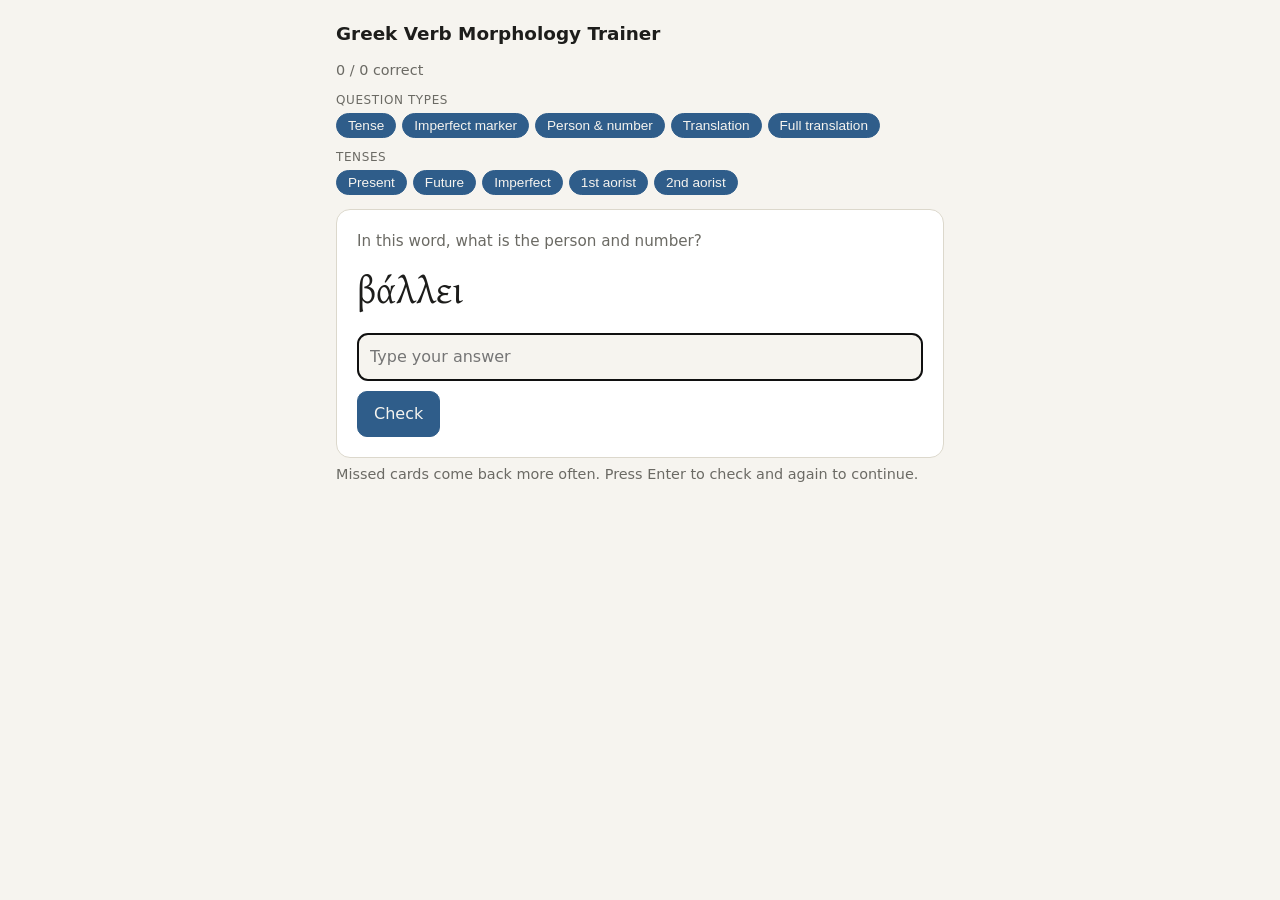
==== commit 2b4f0239: "fix: Add pronoun resiliancy" ====
--- a/greek-morphology-source.html
+++ b/greek-morphology-source.html
@@ -79,7 +79,7 @@
  const qs=[...on.q].filter(q=>pick(q)!==null);
  if(!qs.length){$("q").textContent="No cards match these filters. Turn on more tenses or question types.";$("word").textContent="";return}
  const q=qs[Math.floor(Math.random()*qs.length)],i=pick(q);cur={q,i,c:DATA.cells[i]};answered=false;
- const prompts={tense:"What is the tense of this word?",marker:"What indicates that this word is imperfect?",pn:"In this word, what is the person and number?",trans:"What is the English translation of this word?",full:"Translate this form into English, including tense and person."};
+ const prompts={tense:"What is the tense of this word?",marker:"What indicates that this word is imperfect?",pn:"In this word, what is the person and number?",trans:"What is the English translation of this word? Include the pronoun for the person.",full:"Translate this form into English, including tense and person."};
  $("q").textContent=prompts[q];$("word").textContent=cur.c.f;$("ans").value="";$("ans").disabled=false;$("res").innerHTML="";
  ["next","override"].forEach(x=>$(x).classList.add("hide"));$("check").classList.remove("hide");$("ans").focus();upd()}
 function upd(){$("score").textContent=score.ok+" / "+score.n+" correct";$("streak").textContent=score.streak>1?"Streak: "+score.streak:""}
@@ -105,9 +105,16 @@
   const an=nrm(a);ok=[...norms].some(n=>an===n||(n.length>=14&&lev(an,n)<=1));
   correct=c.tr+(c.al&&c.al.length?" (also: "+c.al.join("; ")+")":"");note=TENSES[c.t]+", "+PNL(c.p,c.n)+" of "+v.lemma}
  else{
-  const gl=glosses(v.gloss||"");correct=v.gloss||"(no translation in your CSV)";
-  const parts=a.split(/,|;|\bor\b/).map(x=>stripPron(norm(x))).filter(Boolean);
-  ok=parts.some(p=>gl.some(g=>p===g||(g.length>4&&lev(p,g)<=1)));note="Lemma: "+v.lemma}
+  const PR=/^(i|you|he\/she\/it|he\/she|he|she|it|we|they)\s+/;
+  const nr=s=>s.toLowerCase().replace(/\(.*?\)/g," ").replace(/[^a-z\/\s]/g," ").replace(/\s+/g," ").trim();
+  const need={"1s":["i"],"2s":["you"],"2p":["you"],"3s":["he/she/it","he/she","he","she","it"],"1p":["we"],"3p":["they"]}[c.p+c.n];
+  const an=nr(a),m=an.match(PR),pro=m?m[1]:"",rest=m?an.slice(m[0].length):an;
+  const rem=new Set(glosses(v.gloss||""));
+  DATA.cells.forEach(x=>{if(x.v===c.v)[x.tr,...(x.al||[])].forEach(s=>rem.add(nr(s).replace(PR,"")))});
+  const verbOk=!!rest&&[...rem].some(g=>rest===g||(g.length>=6&&lev(rest,g)<=1));
+  const perOk=need.includes(pro);ok=verbOk&&perOk;
+  correct=c.tr;
+  note=(verbOk&&!perOk?"Right meaning, but the person is off (or missing): this form is "+PNL(c.p,c.n)+". ":"")+"Lemma: "+v.lemma+(v.gloss?" (“"+v.gloss+"”)":"")+". Tense is not checked on this question."}
  return{ok,correct,note}}
 function check(){
  if(answered)return;if(!$("ans").value.trim())return;answered=true;
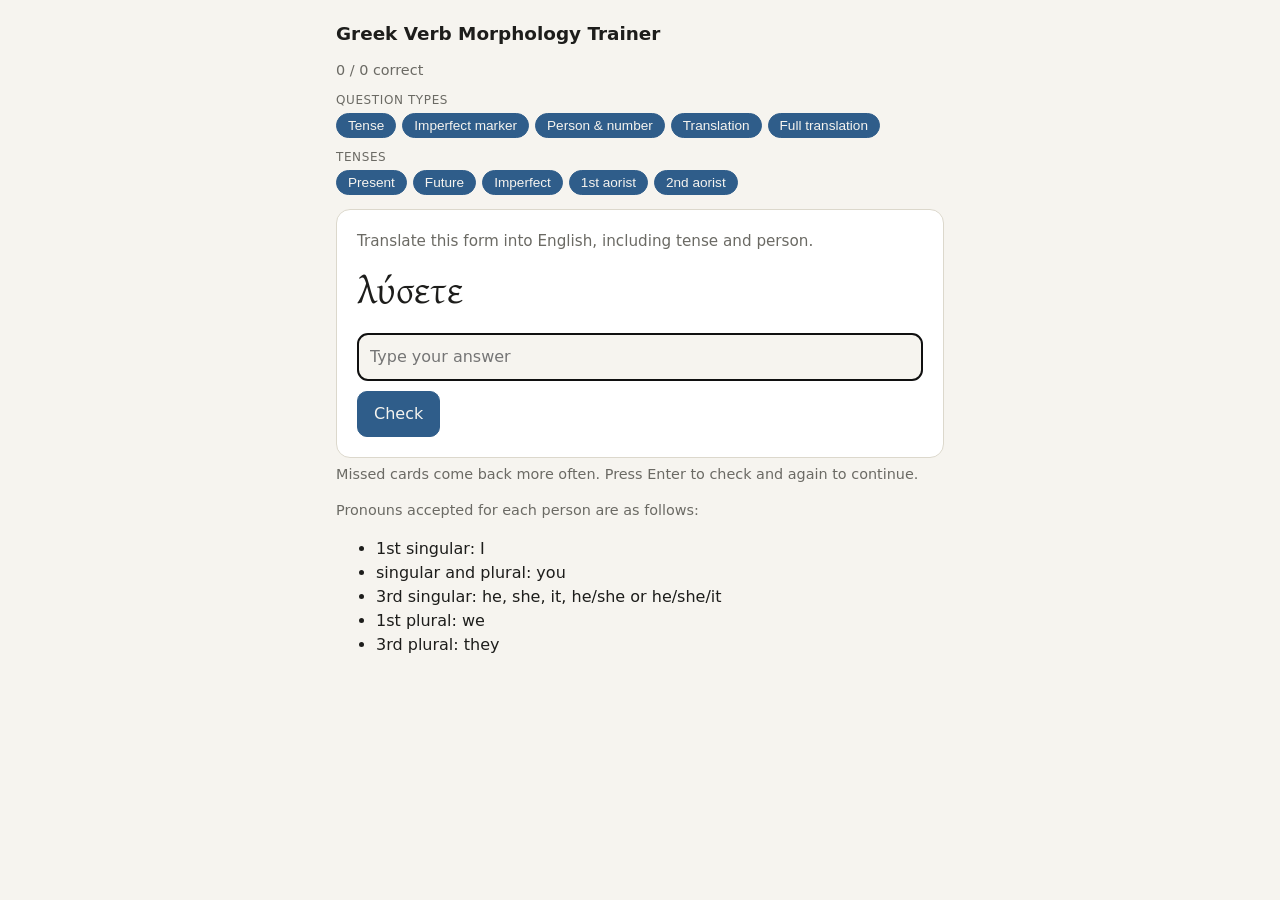
==== commit dddf73d4: "fix: Add note about acceptable pronouns" ====
--- a/greek-morphology-source.html
+++ b/greek-morphology-source.html
@@ -52,6 +52,14 @@
  <div id="res"></div>
 </div>
 <p class="note">Missed cards come back more often. Press Enter to check and again to continue.</p>
+<p class="note">Pronouns accepted for each person are as follows:
+<ul>
+    <li>1st singular: I</li>
+    <li>singular and plural: you</li>
+    <li>3rd singular: he, she, it, he/she or he/she/it</li>
+    <li>1st plural: we</li>
+    <li>3rd plural: they</li>
+</ul></p>
 </main>
 <script>
 const DATA={"verbs":[{"lemma":"ἀγγέλλω","gloss":"I announce"},{"lemma":"ἄγω","gloss":"I lead, force"},{"lemma":"ἀκούω","gloss":"I hear, listen"},{"lemma":"ἀποβάλλω","gloss":"I throw away"},{"lemma":"ἀποθνῄσκω","gloss":"I die"},{"lemma":"ἀποκτείνω","gloss":"I kill"},{"lemma":"βαίνω","gloss":"I go, walk"},{"lemma":"βάλλω","gloss":"throw"},{"lemma":"βλάπτω","gloss":"harm"},{"lemma":"γιγνώσκω","gloss":"know, understand"},{"lemma":"γράφω","gloss":"write, draw"},{"lemma":"διδάσκω","gloss":"teach"},{"lemma":"διώκω","gloss":"pursue"},{"lemma":"ἐθέλω","gloss":"want, wish"},{"lemma":"εἰμί","gloss":"am"},{"lemma":"εἴρω","gloss":"bind, put together"},{"lemma":"ἐκβαίνω","gloss":"go out"},{"lemma":"ἐκτρέχω","gloss":"run out"},{"lemma":"ἐμβάλλω","gloss":"throw in, put into"},{"lemma":"ἐξάγω","gloss":"lead out, bring out"},{"lemma":"ἐσθίω","gloss":"eat, consume"},{"lemma":"εὑρίσκω","gloss":"find, discover"},{"lemma":"ἔχω","gloss":"have, keep"},{"lemma":"θάπτω","gloss":"bury"},{"lemma":"θαυμάζω","gloss":"admire, be amazed"},{"lemma":"κελεύω","gloss":"urge, command, order"},{"lemma":"κλέπτω","gloss":"steal"},{"lemma":"κωλύω","gloss":"hinder (someone, something)"},{"lemma":"λαμβάνω","gloss":"take"},{"lemma":"λέγω","gloss":"say"},{"lemma":"λείπω","gloss":"leave behind, release"},{"lemma":"λύω","gloss":"loosen, release"},{"lemma":"μανθάνω","gloss":"learn"},{"lemma":"μένω","gloss":"remain, wait"},{"lemma":"ὁράω","gloss":"see, look"},{"lemma":"παρασκευάζω","gloss":"prepare"},{"lemma":"παρέχω","gloss":"provide"},{"lemma":"πάσχω","gloss":"suffer"},{"lemma":"παύω","gloss":"stop"},{"lemma":"πείθω","gloss":"convince, persuade"},{"lemma":"πέμπω","gloss":"send"},{"lemma":"πίνω","gloss":"drink"},{"lemma":"πίπτω","gloss":"fall"},{"lemma":"πιστεύω","gloss":"trust, believe"},{"lemma":"προσάγω","gloss":"lead towards"},{"lemma":"προσβαίνω","gloss":"walk/go towards"},{"lemma":"προσπέμπω","gloss":"send forth"},{"lemma":"προστρέχω","gloss":"run towards"},{"lemma":"συλλέγω","gloss":"collect"},{"lemma":"τάσσω","gloss":"arrange"},{"lemma":"τρέχω","gloss":"run"},{"lemma":"φέρω","gloss":"carry"},{"lemma":"φεύγω","gloss":"flee"},{"lemma":"φυλάσσω","gloss":"guard"}],"cells":[{"v":0,"t":"present","p":1,"n":"s","f":"ἀγγέλλω","tr":"I announce","al":["I am announcing"]},{"v":0,"t":"present","p":2,"n":"s","f":"ἀγγέλλεις","tr":"You (sg.) announce","al":["You (sg.) are announcing"]},{"v":0,"t":"present","p":3,"n":"s","f":"ἀγγέλλει","tr":"He/she/it announces","al":["He/she/it is announcing"]},{"v":0,"t":"present","p":1,"n":"p","f":"ἀγγέλλομεν","tr":"We announce","al":["We are announcing"]},{"v":0,"t":"present","p":2,"n":"p","f":"ἀγγέλλετε","tr":"You (pl.) announce","al":["You (pl.) are announcing"]},{"v":0,"t":"present","p":3,"n":"p","f":"ἀγγέλλουσι(ν)","tr":"They announce","al":["They are announcing"]},{"v":0,"t":"future","p":1,"n":"s","f":"ἀγγελέω","tr":"I will announce","al":["I shall announce"]},{"v":0,"t":"future","p":2,"n":"s","f":"ἀγγελέεις","tr":"You (sg.) will announce","al":[]},{"v":0,"t":"future","p":3,"n":"s","f":"ἀγγελέει","tr":"He/she/it will announce","al":[]},{"v":0,"t":"future","p":1,"n":"p","f":"ἀγγελέομεν","tr":"We will announce","al":["We shall announce"]},{"v":0,"t":"future","p":2,"n":"p","f":"ἀγγελέετε","tr":"You (pl.) will announce","al":[]},{"v":0,"t":"future","p":3,"n":"p","f":"ἀγγελέουσι(ν)","tr":"They will announce","al":[]},{"v":0,"t":"imperfect","p":1,"n":"s","f":"ἤγγελλον","tr":"I was announcing","al":["I used to announce","I kept announcing"]},{"v":0,"t":"imperfect","p":2,"n":"s","f":"ἤγγελλες","tr":"You (sg.) were announcing","al":["You (sg.) used to announce","You (sg.) kept announcing"]},{"v":0,"t":"imperfect","p":3,"n":"s","f":"ἤγγελλε(ν)","tr":"He/she/it was announcing","al":["He/she/it used to announce","He/she/it kept announcing"]},{"v":0,"t":"imperfect","p":1,"n":"p","f":"ἠγγέλλομεν","tr":"We were announcing","al":["We used to announce","We kept announcing"]},{"v":0,"t":"imperfect","p":2,"n":"p","f":"ἠγγέλλετε","tr":"You (pl.) were announcing","al":["You (pl.) used to announce","You (pl.) kept announcing"]},{"v":0,"t":"imperfect","p":3,"n":"p","f":"ἤγγελλον","tr":"They were announcing","al":["They used to announce","They kept announcing"]},{"v":0,"t":"aorist1","p":1,"n":"s","f":"ἤγγειλα","tr":"I announced","al":[]},{"v":0,"t":"aorist1","p":2,"n":"s","f":"ἤγγειλας","tr":"You (sg.) announced","al":[]},{"v":0,"t":"aorist1","p":3,"n":"s","f":"ἤγγειλε(ν)","tr":"He/she/it announced","al":[]},{"v":0,"t":"aorist1","p":1,"n":"p","f":"ἠγγείλαμεν","tr":"We announced","al":[]},{"v":0,"t":"aorist1","p":2,"n":"p","f":"ἠγγείλατε","tr":"You (pl.) announced","al":[]},{"v":0,"t":"aorist1","p":3,"n":"p","f":"ἤγγειλαν","tr":"They announced","al":[]},{"v":1,"t":"present","p":1,"n":"s","f":"ἄγω","tr":"I lead","al":["I am leading"]},{"v":1,"t":"present","p":2,"n":"s","f":"ἄγεις","tr":"You (sg.) lead","al":["You (sg.) are leading"]},{"v":1,"t":"present","p":3,"n":"s","f":"ἄγει","tr":"He/she/it leads","al":["He/she/it is leading"]},{"v":1,"t":"present","p":1,"n":"p","f":"ἄγομεν","tr":"We lead","al":["We are leading"]},{"v":1,"t":"present","p":2,"n":"p","f":"ἄγετε","tr":"You (pl.) lead","al":["You (pl.) are leading"]},{"v":1,"t":"present","p":3,"n":"p","f":"ἄγουσι(ν)","tr":"They lead","al":["They are leading"]},{"v":1,"t":"future","p":1,"n":"s","f":"ἄξω","tr":"I will lead","al":["I shall lead"]},{"v":1,"t":"future","p":2,"n":"s","f":"ἄξεις","tr":"You (sg.) will lead","al":[]},{"v":1,"t":"future","p":3,"n":"s","f":"ἄξει","tr":"He/she/it will lead","al":[]},{"v":1,"t":"future","p":1,"n":"p","f":"ἄξομεν","tr":"We will lead","al":["We shall lead"]},{"v":1,"t":"future","p":2,"n":"p","f":"ἄξετε","tr":"You (pl.) will lead","al":[]},{"v":1,"t":"future","p":3,"n":"p","f":"ἄξουσι(ν)","tr":"They will lead","al":[]},{"v":1,"t":"imperfect","p":1,"n":"s","f":"ἦγον","tr":"I was leading","al":["I used to lead","I kept leading"]},{"v":1,"t":"imperfect","p":2,"n":"s","f":"ἦγες","tr":"You (sg.) were leading","al":["You (sg.) used to lead","You (sg.) kept leading"]},{"v":1,"t":"imperfect","p":3,"n":"s","f":"ἦγε(ν)","tr":"He/she/it was leading","al":["He/she/it used to lead","He/she/it kept leading"]},{"v":1,"t":"imperfect","p":1,"n":"p","f":"ἤγομεν","tr":"We were leading","al":["We used to lead","We kept leading"]},{"v":1,"t":"imperfect","p":2,"n":"p","f":"ἤγετε","tr":"You (pl.) were leading","al":["You (pl.) used to lead","You (pl.) kept leading"]},{"v":1,"t":"imperfect","p":3,"n":"p","f":"ἦγον","tr":"They were leading","al":["They used to lead","They kept leading"]},{"v":1,"t":"aorist2","p":1,"n":"s","f":"ἤγαγον","tr":"I led","al":[]},{"v":1,"t":"aorist2","p":2,"n":"s","f":"ἤγαγες","tr":"You (sg.) led","al":[]},{"v":1,"t":"aorist2","p":3,"n":"s","f":"ἤγαγε(ν)","tr":"He/she/it led","al":[]},{"v":1,"t":"aorist2","p":1,"n":"p","f":"ἠγάγομεν","tr":"We led","al":[]},{"v":1,"t":"aorist2","p":2,"n":"p","f":"ἠγάγετε","tr":"You (pl.) led","al":[]},{"v":1,"t":"aorist2","p":3,"n":"p","f":"ἤγαγον","tr":"They led","al":[]},{"v":2,"t":"present","p":1,"n":"s","f":"ἀκούω","tr":"I hear","al":["I am hearing"]},{"v":2,"t":"present","p":2,"n":"s","f":"ἀκούεις","tr":"You (sg.) hear","al":["You (sg.) are hearing"]},{"v":2,"t":"present","p":3,"n":"s","f":"ἀκούει","tr":"He/she/it hears","al":["He/she/it is hearing"]},{"v":2,"t":"present","p":1,"n":"p","f":"ἀκούομεν","tr":"We hear","al":["We are hearing"]},{"v":2,"t":"present","p":2,"n":"p","f":"ἀκούετε","tr":"You (pl.) hear","al":["You (pl.) are hearing"]},{"v":2,"t":"present","p":3,"n":"p","f":"ἀκούουσι(ν)","tr":"They hear","al":["They are hearing"]},{"v":2,"t":"future","p":1,"n":"s","f":"ἀκούσω","tr":"I will hear","al":["I shall hear"]},{"v":2,"t":"future","p":2,"n":"s","f":"ἀκούσεις","tr":"You (sg.) will hear","al":[]},{"v":2,"t":"future","p":3,"n":"s","f":"ἀκούσει","tr":"He/she/it will hear","al":[]},{"v":2,"t":"future","p":1,"n":"p","f":"ἀκούσομεν","tr":"We will hear","al":["We shall hear"]},{"v":2,"t":"future","p":2,"n":"p","f":"ἀκούσετε","tr":"You (pl.) will hear","al":[]},{"v":2,"t":"future","p":3,"n":"p","f":"ἀκούσουσι(ν)","tr":"They will hear","al":[]},{"v":2,"t":"imperfect","p":1,"n":"s","f":"ἤκουον","tr":"I was hearing","al":["I used to hear","I kept hearing"]},{"v":2,"t":"imperfect","p":2,"n":"s","f":"ἤκουες","tr":"You (sg.) were hearing","al":["You (sg.) used to hear","You (sg.) kept hearing"]},{"v":2,"t":"imperfect","p":3,"n":"s","f":"ἤκουε(ν)","tr":"He/she/it was hearing","al":["He/she/it used to hear","He/she/it kept hearing"]},{"v":2,"t":"imperfect","p":1,"n":"p","f":"ἠκούομεν","tr":"We were hearing","al":["We used to hear","We kept hearing"]},{"v":2,"t":"imperfect","p":2,"n":"p","f":"ἠκούετε","tr":"You (pl.) were hearing","al":["You (pl.) used to hear","You (pl.) kept hearing"]},{"v":2,"t":"imperfect","p":3,"n":"p","f":"ἤκουον","tr":"They were hearing","al":["They used to hear","They kept hearing"]},{"v":2,"t":"aorist1","p":1,"n":"s","f":"ἤκουσα","tr":"I heard","al":[]},{"v":2,"t":"aorist1","p":2,"n":"s","f":"ἤκουσας","tr":"You (sg.) heard","al":[]},{"v":2,"t":"aorist1","p":3,"n":"s","f":"ἤκουσε(ν)","tr":"He/she/it heard","al":[]},{"v":2,"t":"aorist1","p":1,"n":"p","f":"ἠκούσαμεν","tr":"We heard","al":[]},{"v":2,"t":"aorist1","p":2,"n":"p","f":"ἠκούσατε","tr":"You (pl.) heard","al":[]},{"v":2,"t":"aorist1","p":3,"n":"p","f":"ἤκουσαν","tr":"They heard","al":[]},{"v":3,"t":"present","p":1,"n":"s","f":"ἀποβάλλω","tr":"I throw away","al":["I am throwing away"]},{"v":3,"t":"present","p":2,"n":"s","f":"ἀποβάλλεις","tr":"You (sg.) throw away","al":["You (sg.) are throwing away"]},{"v":3,"t":"present","p":3,"n":"s","f":"ἀποβάλλει","tr":"He/she/it throws away","al":["He/she/it is throwing away"]},{"v":3,"t":"present","p":1,"n":"p","f":"ἀποβάλλομεν","tr":"We throw away","al":["We are throwing away"]},{"v":3,"t":"present","p":2,"n":"p","f":"ἀποβάλλετε","tr":"You (pl.) throw away","al":["You (pl.) are throwing away"]},{"v":3,"t":"present","p":3,"n":"p","f":"ἀποβαλλουσι(ν)","tr":"They throw away","al":["They are throwing away"]},{"v":3,"t":"future","p":1,"n":"s","f":"ἀποβαλῶ","tr":"I will throw away","al":["I shall throw away"]},{"v":3,"t":"future","p":2,"n":"s","f":"ἀποβαλεῖς","tr":"You (sg.) will throw away","al":[]},{"v":3,"t":"future","p":3,"n":"s","f":"ἀποβαλεῖ","tr":"He/she/it will throw away","al":[]},{"v":3,"t":"future","p":1,"n":"p","f":"ἀποβαλοῦμεν","tr":"We will throw away","al":["We shall throw away"]},{"v":3,"t":"future","p":2,"n":"p","f":"ἀποβαλεῖτε","tr":"You (pl.) will throw away","al":[]},{"v":3,"t":"future","p":3,"n":"p","f":"ἀποβαλοῦσι(ν)","tr":"They will throw away","al":[]},{"v":3,"t":"imperfect","p":1,"n":"s","f":"ἀπέβαλλον","tr":"I was throwing away","al":["I used to throw away","I kept throwing away"]},{"v":3,"t":"imperfect","p":2,"n":"s","f":"ἀπέβαλλες","tr":"You (sg.) were throwing away","al":["You (sg.) used to throw away","You (sg.) kept throwing away"]},{"v":3,"t":"imperfect","p":3,"n":"s","f":"ἀπέβαλλε(ν)","tr":"He/she/it was throwing away","al":["He/she/it used to throw away","He/she/it kept throwing away"]},{"v":3,"t":"imperfect","p":1,"n":"p","f":"ἀπεβάλλομεν","tr":"We were throwing away","al":["We used to throw away","We kept throwing away"]},{"v":3,"t":"imperfect","p":2,"n":"p","f":"ἀπεβάλλετε","tr":"You (pl.) were throwing away","al":["You (pl.) used to throw away","You (pl.) kept throwing away"]},{"v":3,"t":"imperfect","p":3,"n":"p","f":"ἀπέβαλλον","tr":"They were throwing away","al":["They used to throw away","They kept throwing away"]},{"v":3,"t":"aorist2","p":1,"n":"s","f":"ἀπέβαλον","tr":"I threw away","al":[]},{"v":3,"t":"aorist2","p":2,"n":"s","f":"ἀπέβαλες","tr":"You (sg.) threw away","al":[]},{"v":3,"t":"aorist2","p":3,"n":"s","f":"ἀπέβαλε(ν)","tr":"He/she/it threw away","al":[]},{"v":3,"t":"aorist2","p":1,"n":"p","f":"ἀπεβάλομεν","tr":"We threw away","al":[]},{"v":3,"t":"aorist2","p":2,"n":"p","f":"ἀπεβάλετε","tr":"You (pl.) threw away","al":[]},{"v":3,"t":"aorist2","p":3,"n":"p","f":"ἀπέβαλον","tr":"They threw away","al":[]},{"v":4,"t":"present","p":1,"n":"s","f":"ἀποθνῄσκω","tr":"I die","al":["I am dying"]},{"v":4,"t":"present","p":2,"n":"s","f":"ἀποθνῄσκεις","tr":"You (sg.) die","al":["You (sg.) are dying"]},{"v":4,"t":"present","p":3,"n":"s","f":"ἀποθνῄσκει","tr":"He/she/it dies","al":["He/she/it is dying"]},{"v":4,"t":"present","p":1,"n":"p","f":"ἀποθνῄσκομεν","tr":"We die","al":["We are dying"]},{"v":4,"t":"present","p":2,"n":"p","f":"ἀποθνῄσκετε","tr":"You (pl.) die","al":["You (pl.) are dying"]},{"v":4,"t":"present","p":3,"n":"p","f":"ἀποθνῄσκουσι(ν)","tr":"They die","al":["They are dying"]},{"v":4,"t":"future","p":1,"n":"s","f":"ἀποθανοῦμαι","tr":"I will die","al":["I shall die"]},{"v":4,"t":"future","p":2,"n":"s","f":"ἀποθανεῖ","tr":"You (sg.) will die","al":[]},{"v":4,"t":"future","p":3,"n":"s","f":"ἀποθανεῖται","tr":"He/she/it will die","al":[]},{"v":4,"t":"future","p":1,"n":"p","f":"ἀποθανούμεθα","tr":"We will die","al":["We shall die"]},{"v":4,"t":"future","p":2,"n":"p","f":"ἀποθανεῖσθε","tr":"You (pl.) will die","al":[]},{"v":4,"t":"future","p":3,"n":"p","f":"ἀποθανοῦνται","tr":"They will die","al":[]},{"v":4,"t":"imperfect","p":1,"n":"s","f":"ἀπέθνῃσκον","tr":"I was dying","al":["I used to die","I kept dying"]},{"v":4,"t":"imperfect","p":2,"n":"s","f":"ἀπέθνῃσκες","tr":"You (sg.) were dying","al":["You (sg.) used to die","You (sg.) kept dying"]},{"v":4,"t":"imperfect","p":3,"n":"s","f":"ἀπέθνῃσκε(ν)","tr":"He/she/it was dying","al":["He/she/it used to die","He/she/it kept dying"]},{"v":4,"t":"imperfect","p":1,"n":"p","f":"ἀπεθνῄσκομεν","tr":"We were dying","al":["We used to die","We kept dying"]},{"v":4,"t":"imperfect","p":2,"n":"p","f":"ἀπεθνῄσκετε","tr":"You (pl.) were dying","al":["You (pl.) used to die","You (pl.) kept dying"]},{"v":4,"t":"imperfect","p":3,"n":"p","f":"ἀπέθνῃσκον","tr":"They were dying","al":["They used to die","They kept dying"]},{"v":4,"t":"aorist2","p":1,"n":"s","f":"ἀπέθανον","tr":"I died","al":[]},{"v":4,"t":"aorist2","p":2,"n":"s","f":"ἀπέθανες","tr":"You (sg.) died","al":[]},{"v":4,"t":"aorist2","p":3,"n":"s","f":"ἀπέθανε(ν)","tr":"He/she/it died","al":[]},{"v":4,"t":"aorist2","p":1,"n":"p","f":"ἀπεθάνομεν","tr":"We died","al":[]},{"v":4,"t":"aorist2","p":2,"n":"p","f":"ἀπεθάνετε","tr":"You (pl.) died","al":[]},{"v":4,"t":"aorist2","p":3,"n":"p","f":"ἀπέθανον","tr":"They died","al":[]},{"v":5,"t":"present","p":1,"n":"s","f":"ἀποκτείνω","tr":"I kill","al":["I am killing"]},{"v":5,"t":"present","p":2,"n":"s","f":"ἀποκτείνεις","tr":"You (sg.) kill","al":["You (sg.) are killing"]},{"v":5,"t":"present","p":3,"n":"s","f":"ἀποκτείνει","tr":"He/she/it kills","al":["He/she/it is killing"]},{"v":5,"t":"present","p":1,"n":"p","f":"ἀποκτείνομεν","tr":"We kill","al":["We are killing"]},{"v":5,"t":"present","p":2,"n":"p","f":"ἀποκτείνετε","tr":"You (pl.) kill","al":["You (pl.) are killing"]},{"v":5,"t":"present","p":3,"n":"p","f":"ἀποκτείνουσι(ν)","tr":"They kill","al":["They are killing"]},{"v":5,"t":"future","p":1,"n":"s","f":"ἀποκτενῶ","tr":"I will kill","al":["I shall kill"]},{"v":5,"t":"future","p":2,"n":"s","f":"ἀποκτενεῖς","tr":"You (sg.) will kill","al":[]},{"v":5,"t":"future","p":3,"n":"s","f":"ἀποκτενεῖ","tr":"He/she/it will kill","al":[]},{"v":5,"t":"future","p":1,"n":"p","f":"ἀποκτενοῦμεν","tr":"We will kill","al":["We shall kill"]},{"v":5,"t":"future","p":2,"n":"p","f":"ἀποκτενεῖτε","tr":"You (pl.) will kill","al":[]},{"v":5,"t":"future","p":3,"n":"p","f":"ἀποκτενοῦσι(ν)","tr":"They will kill","al":[]},{"v":5,"t":"imperfect","p":1,"n":"s","f":"ἀπέκτεινον","tr":"I was killing","al":["I used to kill","I kept killing"]},{"v":5,"t":"imperfect","p":2,"n":"s","f":"ἀπέκτεινες","tr":"You (sg.) were killing","al":["You (sg.) used to kill","You (sg.) kept killing"]},{"v":5,"t":"imperfect","p":3,"n":"s","f":"ἀπέκτεινε(ν)","tr":"He/she/it was killing","al":["He/she/it used to kill","He/she/it kept killing"]},{"v":5,"t":"imperfect","p":1,"n":"p","f":"ἀπεκτείνομεν","tr":"We were killing","al":["We used to kill","We kept killing"]},{"v":5,"t":"imperfect","p":2,"n":"p","f":"ἀπεκτείνετε","tr":"You (pl.) were killing","al":["You (pl.) used to kill","You (pl.) kept killing"]},{"v":5,"t":"imperfect","p":3,"n":"p","f":"ἀπέκτεινον","tr":"They were killing","al":["They used to kill","They kept killing"]},{"v":5,"t":"aorist1","p":1,"n":"s","f":"ἀπέκτεινα","tr":"I killed","al":[]},{"v":5,"t":"aorist1","p":2,"n":"s","f":"ἀπέκτεινας","tr":"You (sg.) killed","al":[]},{"v":5,"t":"aorist1","p":3,"n":"s","f":"ἀπέκτεινε(ν)","tr":"He/she/it killed","al":[]},{"v":5,"t":"aorist1","p":1,"n":"p","f":"ἀπεκτείναμεν","tr":"We killed","al":[]},{"v":5,"t":"aorist1","p":2,"n":"p","f":"ἀπεκτείνατε","tr":"You (pl.) killed","al":[]},{"v":5,"t":"aorist1","p":3,"n":"p","f":"ἀπέκτειναν","tr":"They killed","al":[]},{"v":6,"t":"present","p":1,"n":"s","f":"βαίνω","tr":"I go","al":["I am going"]},{"v":6,"t":"present","p":2,"n":"s","f":"βαίνεις","tr":"You (sg.) go","al":["You (sg.) are going"]},{"v":6,"t":"present","p":3,"n":"s","f":"βαίνει","tr":"He/she/it goes","al":["He/she/it is going"]},{"v":6,"t":"present","p":1,"n":"p","f":"βαίνομεν","tr":"We go","al":["We are going"]},{"v":6,"t":"present","p":2,"n":"p","f":"βαίνετε","tr":"You (pl.) go","al":["You (pl.) are going"]},{"v":6,"t":"present","p":3,"n":"p","f":"βαίνουσι(ν)","tr":"They go","al":["They are going"]},{"v":6,"t":"future","p":1,"n":"s","f":"βήσω","tr":"I will go","al":["I shall go"]},{"v":6,"t":"future","p":2,"n":"s","f":"βήσεις","tr":"You (sg.) will go","al":[]},{"v":6,"t":"future","p":3,"n":"s","f":"βήσει","tr":"He/she/it will go","al":[]},{"v":6,"t":"future","p":1,"n":"p","f":"βήσομεν","tr":"We will go","al":["We shall go"]},{"v":6,"t":"future","p":2,"n":"p","f":"βήσετε","tr":"You (pl.) will go","al":[]},{"v":6,"t":"future","p":3,"n":"p","f":"βήσουσι(ν)","tr":"They will go","al":[]},{"v":6,"t":"imperfect","p":1,"n":"s","f":"ἔβαινον","tr":"I was going","al":["I used to go","I kept going"]},{"v":6,"t":"imperfect","p":2,"n":"s","f":"ἔβαινες","tr":"You (sg.) were going","al":["You (sg.) used to go","You (sg.) kept going"]},{"v":6,"t":"imperfect","p":3,"n":"s","f":"ἔβαινε(ν)","tr":"He/she/it was going","al":["He/she/it used to go","He/she/it kept going"]},{"v":6,"t":"imperfect","p":1,"n":"p","f":"ἐβαίνομεν","tr":"We were going","al":["We used to go","We kept going"]},{"v":6,"t":"imperfect","p":2,"n":"p","f":"ἐβαίνετε","tr":"You (pl.) were going","al":["You (pl.) used to go","You (pl.) kept going"]},{"v":6,"t":"imperfect","p":3,"n":"p","f":"ἔβαινον","tr":"They were going","al":["They used to go","They kept going"]},{"v":6,"t":"aorist2","p":1,"n":"s","f":"ἔβην","tr":"I went","al":[]},{"v":6,"t":"aorist2","p":2,"n":"s","f":"ἔβης","tr":"You (sg.) went","al":[]},{"v":6,"t":"aorist2","p":3,"n":"s","f":"ἔβη","tr":"He/she/it went","al":[]},{"v":6,"t":"aorist2","p":1,"n":"p","f":"ἔβημεν","tr":"We went","al":[]},{"v":6,"t":"aorist2","p":2,"n":"p","f":"ἔβητε","tr":"You (pl.) went","al":[]},{"v":6,"t":"aorist2","p":3,"n":"p","f":"ἔβησαν","tr":"They went","al":[]},{"v":7,"t":"present","p":1,"n":"s","f":"βάλλω","tr":"I throw","al":["I am throwing"]},{"v":7,"t":"present","p":2,"n":"s","f":"βάλλεις","tr":"You (sg.) throw","al":["You (sg.) are throwing"]},{"v":7,"t":"present","p":3,"n":"s","f":"βάλλει","tr":"He/she/it throws","al":["He/she/it is throwing"]},{"v":7,"t":"present","p":1,"n":"p","f":"βάλλομεν","tr":"We throw","al":["We are throwing"]},{"v":7,"t":"present","p":2,"n":"p","f":"βάλλετε","tr":"You (pl.) throw","al":["You (pl.) are throwing"]},{"v":7,"t":"present","p":3,"n":"p","f":"βάλλουσι(ν)","tr":"They throw","al":["They are throwing"]},{"v":7,"t":"future","p":1,"n":"s","f":"βαλῶ","tr":"I will throw","al":["I shall throw"]},{"v":7,"t":"future","p":2,"n":"s","f":"βαλεῖς","tr":"You (sg.) will throw","al":[]},{"v":7,"t":"future","p":3,"n":"s","f":"βαλεῖ","tr":"He/she/it will throw","al":[]},{"v":7,"t":"future","p":1,"n":"p","f":"βαλοῦμεν","tr":"We will throw","al":["We shall throw"]},{"v":7,"t":"future","p":2,"n":"p","f":"βαλεῖτε","tr":"You (pl.) will throw","al":[]},{"v":7,"t":"future","p":3,"n":"p","f":"βαλοῦσι(ν)","tr":"They will throw","al":[]},{"v":7,"t":"imperfect","p":1,"n":"s","f":"ἔβαλλον","tr":"I was throwing","al":["I used to throw","I kept throwing"]},{"v":7,"t":"imperfect","p":2,"n":"s","f":"ἔβαλλες","tr":"You (sg.) were throwing","al":["You (sg.) used to throw","You (sg.) kept throwing"]},{"v":7,"t":"imperfect","p":3,"n":"s","f":"ἔβαλλε(ν)","tr":"He/she/it was throwing","al":["He/she/it used to throw","He/she/it kept throwing"]},{"v":7,"t":"imperfect","p":1,"n":"p","f":"ἐβάλλομεν","tr":"We were throwing","al":["We used to throw","We kept throwing"]},{"v":7,"t":"imperfect","p":2,"n":"p","f":"ἐβάλλετε","tr":"You (pl.) were throwing","al":["You (pl.) used to throw","You (pl.) kept throwing"]},{"v":7,"t":"imperfect","p":3,"n":"p","f":"ἔβαλλον","tr":"They were throwing","al":["They used to throw","They kept throwing"]},{"v":7,"t":"aorist2","p":1,"n":"s","f":"ἔβαλον","tr":"I threw","al":[]},{"v":7,"t":"aorist2","p":2,"n":"s","f":"ἔβαλες","tr":"You (sg.) threw","al":[]},{"v":7,"t":"aorist2","p":3,"n":"s","f":"ἔβαλε(ν)","tr":"He/she/it threw","al":[]},{"v":7,"t":"aorist2","p":1,"n":"p","f":"ἐβάλομεν","tr":"We threw","al":[]},{"v":7,"t":"aorist2","p":2,"n":"p","f":"ἐβάλετε","tr":"You (pl.) threw","al":[]},{"v":7,"t":"aorist2","p":3,"n":"p","f":"ἔβαλον","tr":"They threw","al":[]},{"v":8,"t":"present","p":1,"n":"s","f":"βλάπτω","tr":"I harm","al":["I am harming"]},{"v":8,"t":"present","p":2,"n":"s","f":"βλάπτεις","tr":"You (sg.) harm","al":["You (sg.) are harming"]},{"v":8,"t":"present","p":3,"n":"s","f":"βλάπτει","tr":"He/she/it harms","al":["He/she/it is harming"]},{"v":8,"t":"present","p":1,"n":"p","f":"βλάπτομεν","tr":"We harm","al":["We are harming"]},{"v":8,"t":"present","p":2,"n":"p","f":"βλάπτετε","tr":"You (pl.) harm","al":["You (pl.) are harming"]},{"v":8,"t":"present","p":3,"n":"p","f":"βλάπτουσι(ν)","tr":"They harm","al":["They are harming"]},{"v":8,"t":"future","p":1,"n":"s","f":"βλάψω","tr":"I will harm","al":["I shall harm"]},{"v":8,"t":"future","p":2,"n":"s","f":"βλάψεις","tr":"You (sg.) will harm","al":[]},{"v":8,"t":"future","p":3,"n":"s","f":"βλάψει","tr":"He/she/it will harm","al":[]},{"v":8,"t":"future","p":1,"n":"p","f":"βλάψομεν","tr":"We will harm","al":["We shall harm"]},{"v":8,"t":"future","p":2,"n":"p","f":"βλάψετε","tr":"You (pl.) will harm","al":[]},{"v":8,"t":"future","p":3,"n":"p","f":"βλάψουσι(ν)","tr":"They will harm","al":[]},{"v":8,"t":"imperfect","p":1,"n":"s","f":"ἔβλαπτον","tr":"I was harming","al":["I used to harm","I kept harming"]},{"v":8,"t":"imperfect","p":2,"n":"s","f":"ἔβλαπτες","tr":"You (sg.) were harming","al":["You (sg.) used to harm","You (sg.) kept harming"]},{"v":8,"t":"imperfect","p":3,"n":"s","f":"ἔβλαπτε(ν)","tr":"He/she/it was harming","al":["He/she/it used to harm","He/she/it kept harming"]},{"v":8,"t":"imperfect","p":1,"n":"p","f":"ἐβλάπτομεν","tr":"We were harming","al":["We used to harm","We kept harming"]},{"v":8,"t":"imperfect","p":2,"n":"p","f":"ἐβλάπτετε","tr":"You (pl.) were harming","al":["You (pl.) used to harm","You (pl.) kept harming"]},{"v":8,"t":"imperfect","p":3,"n":"p","f":"ἔβλαπτον","tr":"They were harming","al":["They used to harm","They kept harming"]},{"v":8,"t":"aorist1","p":1,"n":"s","f":"ἔβλαψα","tr":"I harmed","al":[]},{"v":8,"t":"aorist1","p":2,"n":"s","f":"ἔβλαψας","tr":"You (sg.) harmed","al":[]},{"v":8,"t":"aorist1","p":3,"n":"s","f":"ἔβλαψε(ν)","tr":"He/she/it harmed","al":[]},{"v":8,"t":"aorist1","p":1,"n":"p","f":"ἐβλάψαμεν","tr":"We harmed","al":[]},{"v":8,"t":"aorist1","p":2,"n":"p","f":"ἐβλάψατε","tr":"You (pl.) harmed","al":[]},{"v":8,"t":"aorist1","p":3,"n":"p","f":"ἔβλαψαν","tr":"They harmed","al":[]},{"v":9,"t":"present","p":1,"n":"s","f":"γιγνώσκω","tr":"I know","al":["I am knowing"]},{"v":9,"t":"present","p":2,"n":"s","f":"γιγνώσκεις","tr":"You (sg.) know","al":["You (sg.) are knowing"]},{"v":9,"t":"present","p":3,"n":"s","f":"γιγνώσκει","tr":"He/she/it knows","al":["He/she/it is knowing"]},{"v":9,"t":"present","p":1,"n":"p","f":"γιγνώσκομεν","tr":"We know","al":["We are knowing"]},{"v":9,"t":"present","p":2,"n":"p","f":"γιγνώσκετε","tr":"You (pl.) know","al":["You (pl.) are knowing"]},{"v":9,"t":"present","p":3,"n":"p","f":"γιγνώσκουσι(ν)","tr":"They know","al":["They are knowing"]},{"v":9,"t":"future","p":1,"n":"s","f":"γνώσομαι","tr":"I will know","al":["I shall know"]},{"v":9,"t":"future","p":2,"n":"s","f":"γνώσῃ","tr":"You (sg.) will know","al":[]},{"v":9,"t":"future","p":3,"n":"s","f":"γνώσεται","tr":"He/she/it will know","al":[]},{"v":9,"t":"future","p":1,"n":"p","f":"γνωσόμεθα","tr":"We will know","al":["We shall know"]},{"v":9,"t":"future","p":2,"n":"p","f":"γνώσεσθε","tr":"You (pl.) will know","al":[]},{"v":9,"t":"future","p":3,"n":"p","f":"γνώσονται","tr":"They will know","al":[]},{"v":9,"t":"imperfect","p":1,"n":"s","f":"ἐγίγνωσκον","tr":"I was knowing","al":["I used to know","I kept knowing"]},{"v":9,"t":"imperfect","p":2,"n":"s","f":"ἐγίγνωσκες","tr":"You (sg.) were knowing","al":["You (sg.) used to know","You (sg.) kept knowing"]},{"v":9,"t":"imperfect","p":3,"n":"s","f":"ἐγίγνωσκε(ν)","tr":"He/she/it was knowing","al":["He/she/it used to know","He/she/it kept knowing"]},{"v":9,"t":"imperfect","p":1,"n":"p","f":"ἐγιγνώσκομεν","tr":"We were knowing","al":["We used to know","We kept knowing"]},{"v":9,"t":"imperfect","p":2,"n":"p","f":"ἐγιγνώσκετε","tr":"You (pl.) were knowing","al":["You (pl.) used to know","You (pl.) kept knowing"]},{"v":9,"t":"imperfect","p":3,"n":"p","f":"ἐγίγνωσκον","tr":"They were knowing","al":["They used to know","They kept knowing"]},{"v":9,"t":"aorist2","p":1,"n":"s","f":"ἔγνων","tr":"I knew","al":[]},{"v":9,"t":"aorist2","p":2,"n":"s","f":"ἔγνως","tr":"You (sg.) knew","al":[]},{"v":9,"t":"aorist2","p":3,"n":"s","f":"ἔγνω","tr":"He/she/it knew","al":[]},{"v":9,"t":"aorist2","p":1,"n":"p","f":"ἔγνωμεν","tr":"We knew","al":[]},{"v":9,"t":"aorist2","p":2,"n":"p","f":"ἔγνωτε","tr":"You (pl.) knew","al":[]},{"v":9,"t":"aorist2","p":3,"n":"p","f":"ἔγνωσαν","tr":"They knew","al":[]},{"v":10,"t":"present","p":1,"n":"s","f":"γράφω","tr":"I write","al":["I am writing"]},{"v":10,"t":"present","p":2,"n":"s","f":"γράφεις","tr":"You (sg.) write","al":["You (sg.) are writing"]},{"v":10,"t":"present","p":3,"n":"s","f":"γράφει","tr":"He/she/it writes","al":["He/she/it is writing"]},{"v":10,"t":"present","p":1,"n":"p","f":"γράφομεν","tr":"We write","al":["We are writing"]},{"v":10,"t":"present","p":2,"n":"p","f":"γράφετε","tr":"You (pl.) write","al":["You (pl.) are writing"]},{"v":10,"t":"present","p":3,"n":"p","f":"γράφουσι(ν)","tr":"They write","al":["They are writing"]},{"v":10,"t":"future","p":1,"n":"s","f":"γράψω","tr":"I will write","al":["I shall write"]},{"v":10,"t":"future","p":2,"n":"s","f":"γράψεις","tr":"You (sg.) will write","al":[]},{"v":10,"t":"future","p":3,"n":"s","f":"γράψει","tr":"He/she/it will write","al":[]},{"v":10,"t":"future","p":1,"n":"p","f":"γράψομεν","tr":"We will write","al":["We shall write"]},{"v":10,"t":"future","p":2,"n":"p","f":"γράψετε","tr":"You (pl.) will write","al":[]},{"v":10,"t":"future","p":3,"n":"p","f":"γράψουσι(ν)","tr":"They will write","al":[]},{"v":10,"t":"imperfect","p":1,"n":"s","f":"ἔγραφον","tr":"I was writing","al":["I used to write","I kept writing"]},{"v":10,"t":"imperfect","p":2,"n":"s","f":"ἔγραφες","tr":"You (sg.) were writing","al":["You (sg.) used to write","You (sg.) kept writing"]},{"v":10,"t":"imperfect","p":3,"n":"s","f":"ἔγραφε(ν)","tr":"He/she/it was writing","al":["He/she/it used to write","He/she/it kept writing"]},{"v":10,"t":"imperfect","p":1,"n":"p","f":"ἐγράφομεν","tr":"We were writing","al":["We used to write","We kept writing"]},{"v":10,"t":"imperfect","p":2,"n":"p","f":"ἐγράφετε","tr":"You (pl.) were writing","al":["You (pl.) used to write","You (pl.) kept writing"]},{"v":10,"t":"imperfect","p":3,"n":"p","f":"ἔγραφον","tr":"They were writing","al":["They used to write","They kept writing"]},{"v":10,"t":"aorist1","p":1,"n":"s","f":"ἔγραψα","tr":"I wrote","al":[]},{"v":10,"t":"aorist1","p":2,"n":"s","f":"ἔγραψας","tr":"You (sg.) wrote","al":[]},{"v":10,"t":"aorist1","p":3,"n":"s","f":"ἔγραψε(ν)","tr":"He/she/it wrote","al":[]},{"v":10,"t":"aorist1","p":1,"n":"p","f":"ἐγράψαμεν","tr":"We wrote","al":[]},{"v":10,"t":"aorist1","p":2,"n":"p","f":"ἐγράψατε","tr":"You (pl.) wrote","al":[]},{"v":10,"t":"aorist1","p":3,"n":"p","f":"ἔγραψαν","tr":"They wrote","al":[]},{"v":11,"t":"present","p":1,"n":"s","f":"διδάσκω","tr":"I teach","al":["I am teaching"]},{"v":11,"t":"present","p":2,"n":"s","f":"διδάσκεις","tr":"You (sg.) teach","al":["You (sg.) are teaching"]},{"v":11,"t":"present","p":3,"n":"s","f":"διδάσκει","tr":"He/she/it teaches","al":["He/she/it is teaching"]},{"v":11,"t":"present","p":1,"n":"p","f":"διδάσκομεν","tr":"We teach","al":["We are teaching"]},{"v":11,"t":"present","p":2,"n":"p","f":"διδάσκετε","tr":"You (pl.) teach","al":["You (pl.) are teaching"]},{"v":11,"t":"present","p":3,"n":"p","f":"διδάσκουσι(ν)","tr":"They teach","al":["They are teaching"]},{"v":11,"t":"future","p":1,"n":"s","f":"διδάξω","tr":"I will teach","al":["I shall teach"]},{"v":11,"t":"future","p":2,"n":"s","f":"διδάξεις","tr":"You (sg.) will teach","al":[]},{"v":11,"t":"future","p":3,"n":"s","f":"διδάξει","tr":"He/she/it will teach","al":[]},{"v":11,"t":"future","p":1,"n":"p","f":"διδάξομεν","tr":"We will teach","al":["We shall teach"]},{"v":11,"t":"future","p":2,"n":"p","f":"διδάξετε","tr":"You (pl.) will teach","al":[]},{"v":11,"t":"future","p":3,"n":"p","f":"διδάξουσι(ν)","tr":"They will teach","al":[]},{"v":11,"t":"imperfect","p":1,"n":"s","f":"ἐδίδασκον","tr":"I was teaching","al":["I used to teach","I kept teaching"]},{"v":11,"t":"imperfect","p":2,"n":"s","f":"ἐδίδασκες","tr":"You (sg.) were teaching","al":["You (sg.) used to teach","You (sg.) kept teaching"]},{"v":11,"t":"imperfect","p":3,"n":"s","f":"ἐδίδασκε(ν)","tr":"He/she/it was teaching","al":["He/she/it used to teach","He/she/it kept teaching"]},{"v":11,"t":"imperfect","p":1,"n":"p","f":"ἐδιδάσκομεν","tr":"We were teaching","al":["We used to teach","We kept teaching"]},{"v":11,"t":"imperfect","p":2,"n":"p","f":"ἐδιδάσκετε","tr":"You (pl.) were teaching","al":["You (pl.) used to teach","You (pl.) kept teaching"]},{"v":11,"t":"imperfect","p":3,"n":"p","f":"ἐδίδασκον","tr":"They were teaching","al":["They used to teach","They kept teaching"]},{"v":11,"t":"aorist1","p":1,"n":"s","f":"ἐδίδαξα","tr":"I taught","al":[]},{"v":11,"t":"aorist1","p":2,"n":"s","f":"ἐδίδαξας","tr":"You (sg.) taught","al":[]},{"v":11,"t":"aorist1","p":3,"n":"s","f":"ἐδίδαξε(ν)","tr":"He/she/it taught","al":[]},{"v":11,"t":"aorist1","p":1,"n":"p","f":"ἐδιδάξαμεν","tr":"We taught","al":[]},{"v":11,"t":"aorist1","p":2,"n":"p","f":"ἐδιδάξατε","tr":"You (pl.) taught","al":[]},{"v":11,"t":"aorist1","p":3,"n":"p","f":"ἐδίδαξαν","tr":"They taught","al":[]},{"v":12,"t":"present","p":1,"n":"s","f":"διώκω","tr":"I pursue","al":["I am pursuing"]},{"v":12,"t":"present","p":2,"n":"s","f":"διώκεις","tr":"You (sg.) pursue","al":["You (sg.) are pursuing"]},{"v":12,"t":"present","p":3,"n":"s","f":"διώκει","tr":"He/she/it pursues","al":["He/she/it is pursuing"]},{"v":12,"t":"present","p":1,"n":"p","f":"διώκομεν","tr":"We pursue","al":["We are pursuing"]},{"v":12,"t":"present","p":2,"n":"p","f":"διώκετε","tr":"You (pl.) pursue","al":["You (pl.) are pursuing"]},{"v":12,"t":"present","p":3,"n":"p","f":"διώκουσι(ν)","tr":"They pursue","al":["They are pursuing"]},{"v":12,"t":"future","p":1,"n":"s","f":"διώξω","tr":"I will pursue","al":["I shall pursue"]},{"v":12,"t":"future","p":2,"n":"s","f":"διώξεις","tr":"You (sg.) will pursue","al":[]},{"v":12,"t":"future","p":3,"n":"s","f":"διώξει","tr":"He/she/it will pursue","al":[]},{"v":12,"t":"future","p":1,"n":"p","f":"διώξομεν","tr":"We will pursue","al":["We shall pursue"]},{"v":12,"t":"future","p":2,"n":"p","f":"διώξετε","tr":"You (pl.) will pursue","al":[]},{"v":12,"t":"future","p":3,"n":"p","f":"διώξουσι(ν)","tr":"They will pursue","al":[]},{"v":12,"t":"imperfect","p":1,"n":"s","f":"ἐδίωκον","tr":"I was pursuing","al":["I used to pursue","I kept pursuing"]},{"v":12,"t":"imperfect","p":2,"n":"s","f":"ἐδίωκες","tr":"You (sg.) were pursuing","al":["You (sg.) used to pursue","You (sg.) kept pursuing"]},{"v":12,"t":"imperfect","p":3,"n":"s","f":"ἐδίωκε(ν)","tr":"He/she/it was pursuing","al":["He/she/it used to pursue","He/she/it kept pursuing"]},{"v":12,"t":"imperfect","p":1,"n":"p","f":"ἐδιώκομεν","tr":"We were pursuing","al":["We used to pursue","We kept pursuing"]},{"v":12,"t":"imperfect","p":2,"n":"p","f":"ἐδιώκετε","tr":"You (pl.) were pursuing","al":["You (pl.) used to pursue","You (pl.) kept pursuing"]},{"v":12,"t":"imperfect","p":3,"n":"p","f":"ἐδίωκον","tr":"They were pursuing","al":["They used to pursue","They kept pursuing"]},{"v":12,"t":"aorist1","p":1,"n":"s","f":"ἐδίωξα","tr":"I pursued","al":[]},{"v":12,"t":"aorist1","p":2,"n":"s","f":"ἐδίωξας","tr":"You (sg.) pursued","al":[]},{"v":12,"t":"aorist1","p":3,"n":"s","f":"ἐδίωξε(ν)","tr":"He/she/it pursued","al":[]},{"v":12,"t":"aorist1","p":1,"n":"p","f":"ἐδιώξαμεν","tr":"We pursued","al":[]},{"v":12,"t":"aorist1","p":2,"n":"p","f":"ἐδιώξατε","tr":"You (pl.) pursued","al":[]},{"v":12,"t":"aorist1","p":3,"n":"p","f":"ἐδίωξαν","tr":"They pursued","al":[]},{"v":13,"t":"present","p":1,"n":"s","f":"ἐθέλω","tr":"I want","al":["I am wanting"]},{"v":13,"t":"present","p":2,"n":"s","f":"ἐθέλεις","tr":"You (sg.) want","al":["You (sg.) are wanting"]},{"v":13,"t":"present","p":3,"n":"s","f":"ἐθέλει","tr":"He/she/it wants","al":["He/she/it is wanting"]},{"v":13,"t":"present","p":1,"n":"p","f":"ἐθέλομεν","tr":"We want","al":["We are wanting"]},{"v":13,"t":"present","p":2,"n":"p","f":"ἐθέλετε","tr":"You (pl.) want","al":["You (pl.) are wanting"]},{"v":13,"t":"present","p":3,"n":"p","f":"ἐθέλουσι(ν)","tr":"They want","al":["They are wanting"]},{"v":13,"t":"future","p":1,"n":"s","f":"ἐθελήσω","tr":"I will want","al":["I shall want"]},{"v":13,"t":"future","p":2,"n":"s","f":"ἐθελήσεις","tr":"You (sg.) will want","al":[]},{"v":13,"t":"future","p":3,"n":"s","f":"ἐθελήσει","tr":"He/she/it will want","al":[]},{"v":13,"t":"future","p":1,"n":"p","f":"ἐθελήσομεν","tr":"We will want","al":["We shall want"]},{"v":13,"t":"future","p":2,"n":"p","f":"ἐθελήσετε","tr":"You (pl.) will want","al":[]},{"v":13,"t":"future","p":3,"n":"p","f":"ἐθελήσουσι(ν)","tr":"They will want","al":[]},{"v":13,"t":"imperfect","p":1,"n":"s","f":"ἤθελον","tr":"I was wanting","al":["I used to want","I kept wanting"]},{"v":13,"t":"imperfect","p":2,"n":"s","f":"ἤθελες","tr":"You (sg.) were wanting","al":["You (sg.) used to want","You (sg.) kept wanting"]},{"v":13,"t":"imperfect","p":3,"n":"s","f":"ἤθελε(ν)","tr":"He/she/it was wanting","al":["He/she/it used to want","He/she/it kept wanting"]},{"v":13,"t":"imperfect","p":1,"n":"p","f":"ἠθέλομεν","tr":"We were wanting","al":["We used to want","We kept wanting"]},{"v":13,"t":"imperfect","p":2,"n":"p","f":"ἠθέλετε","tr":"You (pl.) were wanting","al":["You (pl.) used to want","You (pl.) kept wanting"]},{"v":13,"t":"imperfect","p":3,"n":"p","f":"ἤθελον","tr":"They were wanting","al":["They used to want","They kept wanting"]},{"v":13,"t":"aorist1","p":1,"n":"s","f":"ἠθέλησα","tr":"I wanted","al":[]},{"v":13,"t":"aorist1","p":2,"n":"s","f":"ἠθέλησας","tr":"You (sg.) wanted","al":[]},{"v":13,"t":"aorist1","p":3,"n":"s","f":"ἠθέλησε(ν)","tr":"He/she/it wanted","al":[]},{"v":13,"t":"aorist1","p":1,"n":"p","f":"ἠθελήσαμεν","tr":"We wanted","al":[]},{"v":13,"t":"aorist1","p":2,"n":"p","f":"ἠθελήσατε","tr":"You (pl.) wanted","al":[]},{"v":13,"t":"aorist1","p":3,"n":"p","f":"ἠθέλησαν","tr":"They wanted","al":[]},{"v":14,"t":"present","p":1,"n":"s","f":"εἰμί","tr":"I am","al":[]},{"v":14,"t":"present","p":2,"n":"s","f":"εἶ","tr":"You (sg.) are","al":[]},{"v":14,"t":"present","p":3,"n":"s","f":"ἐστί(ν)","tr":"He/she/it is","al":[]},{"v":14,"t":"present","p":1,"n":"p","f":"ἐσμέν","tr":"We are","al":[]},{"v":14,"t":"present","p":2,"n":"p","f":"ἐστέ","tr":"You (pl.) are","al":[]},{"v":14,"t":"present","p":3,"n":"p","f":"εἰσί(ν)","tr":"They are","al":[]},{"v":14,"t":"future","p":1,"n":"s","f":"ἔσομαι","tr":"I will be","al":["I shall be"]},{"v":14,"t":"future","p":2,"n":"s","f":"ἔσῃ","tr":"You (sg.) will be","al":[]},{"v":14,"t":"future","p":3,"n":"s","f":"ἔσται","tr":"He/she/it will be","al":[]},{"v":14,"t":"future","p":1,"n":"p","f":"ἐσόμεθα","tr":"We will be","al":["We shall be"]},{"v":14,"t":"future","p":2,"n":"p","f":"ἔσεσθε","tr":"You (pl.) will be","al":[]},{"v":14,"t":"future","p":3,"n":"p","f":"ἔσονται","tr":"They will be","al":[]},{"v":14,"t":"imperfect","p":1,"n":"s","f":"ἦ(ν)","tr":"I was","al":["I used to be"]},{"v":14,"t":"imperfect","p":2,"n":"s","f":"ἦσ(θα)","tr":"You (sg.) were","al":["You (sg.) used to be"]},{"v":14,"t":"imperfect","p":3,"n":"s","f":"ἦν","tr":"He/she/it was","al":["He/she/it used to be"]},{"v":14,"t":"imperfect","p":1,"n":"p","f":"ἦμεν","tr":"We were","al":["We used to be"]},{"v":14,"t":"imperfect","p":2,"n":"p","f":"ἦτε","tr":"You (pl.) were","al":["You (pl.) used to be"]},{"v":14,"t":"imperfect","p":3,"n":"p","f":"ἦσαν","tr":"They were","al":["They used to be"]},{"v":15,"t":"present","p":1,"n":"s","f":"εἴρω","tr":"I bind","al":["I am binding"]},{"v":15,"t":"present","p":2,"n":"s","f":"εἴρεις","tr":"You (sg.) bind","al":["You (sg.) are binding"]},{"v":15,"t":"present","p":3,"n":"s","f":"εἴρει","tr":"He/she/it binds","al":["He/she/it is binding"]},{"v":15,"t":"present","p":1,"n":"p","f":"εἴρομεν","tr":"We bind","al":["We are binding"]},{"v":15,"t":"present","p":2,"n":"p","f":"εἴρετε","tr":"You (pl.) bind","al":["You (pl.) are binding"]},{"v":15,"t":"present","p":3,"n":"p","f":"εἴρουσι(ν)","tr":"They bind","al":["They are binding"]},{"v":15,"t":"future","p":1,"n":"s","f":"ἐρέω","tr":"I will bind","al":["I shall bind"]},{"v":15,"t":"future","p":2,"n":"s","f":"ἐρεῖς","tr":"You (sg.) will bind","al":[]},{"v":15,"t":"future","p":3,"n":"s","f":"ἐρεῖ","tr":"He/she/it will bind","al":[]},{"v":15,"t":"future","p":1,"n":"p","f":"ἐροῦμεν","tr":"We will bind","al":["We shall bind"]},{"v":15,"t":"future","p":2,"n":"p","f":"ἐρεῖτε","tr":"You (pl.) will bind","al":[]},{"v":15,"t":"future","p":3,"n":"p","f":"ἐροῦσι(ν)","tr":"They will bind","al":[]},{"v":15,"t":"imperfect","p":1,"n":"s","f":"εἶρον","tr":"I was binding","al":["I used to bind","I kept binding"]},{"v":15,"t":"imperfect","p":2,"n":"s","f":"εἶρες","tr":"You (sg.) were binding","al":["You (sg.) used to bind","You (sg.) kept binding"]},{"v":15,"t":"imperfect","p":3,"n":"s","f":"εἶρε(ν)","tr":"He/she/it was binding","al":["He/she/it used to bind","He/she/it kept binding"]},{"v":15,"t":"imperfect","p":1,"n":"p","f":"εἴρομεν","tr":"We were binding","al":["We used to bind","We kept binding"]},{"v":15,"t":"imperfect","p":2,"n":"p","f":"εἴρετε","tr":"You (pl.) were binding","al":["You (pl.) used to bind","You (pl.) kept binding"]},{"v":15,"t":"imperfect","p":3,"n":"p","f":"εἶρον","tr":"They were binding","al":["They used to bind","They kept binding"]},{"v":15,"t":"aorist1","p":1,"n":"s","f":"εἶρα","tr":"I bound","al":[]},{"v":15,"t":"aorist1","p":2,"n":"s","f":"εἶρας","tr":"You (sg.) bound","al":[]},{"v":15,"t":"aorist1","p":3,"n":"s","f":"εἶρε(ν)","tr":"He/she/it bound","al":[]},{"v":15,"t":"aorist1","p":1,"n":"p","f":"εἴραμεν","tr":"We bound","al":[]},{"v":15,"t":"aorist1","p":2,"n":"p","f":"εἴρατε","tr":"You (pl.) bound","al":[]},{"v":15,"t":"aorist1","p":3,"n":"p","f":"εἶραν","tr":"They bound","al":[]},{"v":16,"t":"present","p":1,"n":"s","f":"ἐκβαίνω","tr":"I go out","al":["I am going out"]},{"v":16,"t":"present","p":2,"n":"s","f":"ἐκβαίνεις","tr":"You (sg.) go out","al":["You (sg.) are going out"]},{"v":16,"t":"present","p":3,"n":"s","f":"ἐκβαίνει","tr":"He/she/it goes out","al":["He/she/it is going out"]},{"v":16,"t":"present","p":1,"n":"p","f":"ἐκβαίνομεν","tr":"We go out","al":["We are going out"]},{"v":16,"t":"present","p":2,"n":"p","f":"ἐκβαίνετε","tr":"You (pl.) go out","al":["You (pl.) are going out"]},{"v":16,"t":"present","p":3,"n":"p","f":"ἐκβαίνουσι(ν)","tr":"They go out","al":["They are going out"]},{"v":16,"t":"future","p":1,"n":"s","f":"ἐκβήσομαι","tr":"I will go out","al":["I shall go out"]},{"v":16,"t":"future","p":2,"n":"s","f":"ἐκβήσῃ","tr":"You (sg.) will go out","al":[]},{"v":16,"t":"future","p":3,"n":"s","f":"ἐκβήσεται","tr":"He/she/it will go out","al":[]},{"v":16,"t":"future","p":1,"n":"p","f":"ἐκβησόμεθα","tr":"We will go out","al":["We shall go out"]},{"v":16,"t":"future","p":2,"n":"p","f":"ἐκβήσεσθε","tr":"You (pl.) will go out","al":[]},{"v":16,"t":"future","p":3,"n":"p","f":"ἐκβήσονται","tr":"They will go out","al":[]},{"v":16,"t":"imperfect","p":1,"n":"s","f":"ἐξέβαινον","tr":"I was going out","al":["I used to go out","I kept going out"]},{"v":16,"t":"imperfect","p":2,"n":"s","f":"ἐξέβαινες","tr":"You (sg.) were going out","al":["You (sg.) used to go out","You (sg.) kept going out"]},{"v":16,"t":"imperfect","p":3,"n":"s","f":"ἐξέβαινε(ν)","tr":"He/she/it was going out","al":["He/she/it used to go out","He/she/it kept going out"]},{"v":16,"t":"imperfect","p":1,"n":"p","f":"ἐξεβαίνομεν","tr":"We were going out","al":["We used to go out","We kept going out"]},{"v":16,"t":"imperfect","p":2,"n":"p","f":"ἐξεβαίνετε","tr":"You (pl.) were going out","al":["You (pl.) used to go out","You (pl.) kept going out"]},{"v":16,"t":"imperfect","p":3,"n":"p","f":"ἐξέβαινον","tr":"They were going out","al":["They used to go out","They kept going out"]},{"v":16,"t":"aorist1","p":1,"n":"s","f":"ἐξέβην","tr":"I went out","al":[]},{"v":16,"t":"aorist1","p":2,"n":"s","f":"ἐξέβης","tr":"You (sg.) went out","al":[]},{"v":16,"t":"aorist1","p":3,"n":"s","f":"ἐξέβη","tr":"He/she/it went out","al":[]},{"v":16,"t":"aorist1","p":1,"n":"p","f":"ἐξέβημεν","tr":"We went out","al":[]},{"v":16,"t":"aorist1","p":2,"n":"p","f":"ἐξέβητε","tr":"You (pl.) went out","al":[]},{"v":16,"t":"aorist1","p":3,"n":"p","f":"ἐξέβησαν","tr":"They went out","al":[]},{"v":17,"t":"present","p":1,"n":"s","f":"ἐκτρέχω","tr":"I run out","al":["I am running out"]},{"v":17,"t":"present","p":2,"n":"s","f":"ἐκτρέχεις","tr":"You (sg.) run out","al":["You (sg.) are running out"]},{"v":17,"t":"present","p":3,"n":"s","f":"ἐκτρέχει","tr":"He/she/it runs out","al":["He/she/it is running out"]},{"v":17,"t":"present","p":1,"n":"p","f":"ἐκτρέχομεν","tr":"We run out","al":["We are running out"]},{"v":17,"t":"present","p":2,"n":"p","f":"ἐκτρέχετε","tr":"You (pl.) run out","al":["You (pl.) are running out"]},{"v":17,"t":"present","p":3,"n":"p","f":"ἐκτρέχουσι(ν)","tr":"They run out","al":["They are running out"]},{"v":17,"t":"future","p":1,"n":"s","f":"ἐκδραμοῦμαι","tr":"I will run out","al":["I shall run out"]},{"v":17,"t":"future","p":2,"n":"s","f":"ἐκδραμῇ","tr":"You (sg.) will run out","al":[]},{"v":17,"t":"future","p":3,"n":"s","f":"ἐκδραμεῖται","tr":"He/she/it will run out","al":[]},{"v":17,"t":"future","p":1,"n":"p","f":"ἐκδραμούμεθα","tr":"We will run out","al":["We shall run out"]},{"v":17,"t":"future","p":2,"n":"p","f":"ἐκδραμεῖσθε","tr":"You (pl.) will run out","al":[]},{"v":17,"t":"future","p":3,"n":"p","f":"ἐκδραμοῦνται","tr":"They will run out","al":[]},{"v":17,"t":"imperfect","p":1,"n":"s","f":"ἐξέτρεχον","tr":"I was running out","al":["I used to run out","I kept running out"]},{"v":17,"t":"imperfect","p":2,"n":"s","f":"ἐξέτρεχες","tr":"You (sg.) were running out","al":["You (sg.) used to run out","You (sg.) kept running out"]},{"v":17,"t":"imperfect","p":3,"n":"s","f":"ἐξέτρεχε(ν)","tr":"He/she/it was running out","al":["He/she/it used to run out","He/she/it kept running out"]},{"v":17,"t":"imperfect","p":1,"n":"p","f":"ἐξετρέχομεν","tr":"We were running out","al":["We used to run out","We kept running out"]},{"v":17,"t":"imperfect","p":2,"n":"p","f":"ἐξετρέχετε","tr":"You (pl.) were running out","al":["You (pl.) used to run out","You (pl.) kept running out"]},{"v":17,"t":"imperfect","p":3,"n":"p","f":"ἐξέτρεχον","tr":"They were running out","al":["They used to run out","They kept running out"]},{"v":17,"t":"aorist2","p":1,"n":"s","f":"ἐξέδραμον","tr":"I ran out","al":[]},{"v":17,"t":"aorist2","p":2,"n":"s","f":"ἐξέδραμες","tr":"You (sg.) ran out","al":[]},{"v":17,"t":"aorist2","p":3,"n":"s","f":"ἐξέδραμε(ν)","tr":"He/she/it ran out","al":[]},{"v":17,"t":"aorist2","p":1,"n":"p","f":"ἐξεδράμομεν","tr":"We ran out","al":[]},{"v":17,"t":"aorist2","p":2,"n":"p","f":"ἐξεδράμετε","tr":"You (pl.) ran out","al":[]},{"v":17,"t":"aorist2","p":3,"n":"p","f":"ἐξέδραμον","tr":"They ran out","al":[]},{"v":18,"t":"present","p":1,"n":"s","f":"ἐμβάλλω","tr":"I throw in","al":["I am throwing in"]},{"v":18,"t":"present","p":2,"n":"s","f":"ἐμβάλλεις","tr":"You (sg.) throw in","al":["You (sg.) are throwing in"]},{"v":18,"t":"present","p":3,"n":"s","f":"ἐμβάλλει","tr":"He/she/it throws in","al":["He/she/it is throwing in"]},{"v":18,"t":"present","p":1,"n":"p","f":"ἐμβάλλομεν","tr":"We throw in","al":["We are throwing in"]},{"v":18,"t":"present","p":2,"n":"p","f":"ἐμβάλλετε","tr":"You (pl.) throw in","al":["You (pl.) are throwing in"]},{"v":18,"t":"present","p":3,"n":"p","f":"ἐμβάλλουσι(ν)","tr":"They throw in","al":["They are throwing in"]},{"v":18,"t":"future","p":1,"n":"s","f":"ἐμβαλῶ","tr":"I will throw in","al":["I shall throw in"]},{"v":18,"t":"future","p":2,"n":"s","f":"ἐμβαλεῖς","tr":"You (sg.) will throw in","al":[]},{"v":18,"t":"future","p":3,"n":"s","f":"ἐμβαλεῖ","tr":"He/she/it will throw in","al":[]},{"v":18,"t":"future","p":1,"n":"p","f":"ἐμβαλοῦμεν","tr":"We will throw in","al":["We shall throw in"]},{"v":18,"t":"future","p":2,"n":"p","f":"ἐμβαλεῖτε","tr":"You (pl.) will throw in","al":[]},{"v":18,"t":"future","p":3,"n":"p","f":"ἐμβαλοῦσι(ν)","tr":"They will throw in","al":[]},{"v":18,"t":"imperfect","p":1,"n":"s","f":"ἐνέβαλλον","tr":"I was throwing in","al":["I used to throw in","I kept throwing in"]},{"v":18,"t":"imperfect","p":2,"n":"s","f":"ἐνέβαλλες","tr":"You (sg.) were throwing in","al":["You (sg.) used to throw in","You (sg.) kept throwing in"]},{"v":18,"t":"imperfect","p":3,"n":"s","f":"ἐνέβαλλε(ν)","tr":"He/she/it was throwing in","al":["He/she/it used to throw in","He/she/it kept throwing in"]},{"v":18,"t":"imperfect","p":1,"n":"p","f":"ἐνεβάλλομεν","tr":"We were throwing in","al":["We used to throw in","We kept throwing in"]},{"v":18,"t":"imperfect","p":2,"n":"p","f":"ἐνεβάλλετε","tr":"You (pl.) were throwing in","al":["You (pl.) used to throw in","You (pl.) kept throwing in"]},{"v":18,"t":"imperfect","p":3,"n":"p","f":"ἐνέβαλλον","tr":"They were throwing in","al":["They used to throw in","They kept throwing in"]},{"v":18,"t":"aorist2","p":1,"n":"s","f":"ἐνέβαλον","tr":"I threw in","al":[]},{"v":18,"t":"aorist2","p":2,"n":"s","f":"ἐνέβαλες","tr":"You (sg.) threw in","al":[]},{"v":18,"t":"aorist2","p":3,"n":"s","f":"ἐνέβαλε(ν)","tr":"He/she/it threw in","al":[]},{"v":18,"t":"aorist2","p":1,"n":"p","f":"ἐνεβάλομεν","tr":"We threw in","al":[]},{"v":18,"t":"aorist2","p":2,"n":"p","f":"ἐνεβάλετε","tr":"You (pl.) threw in","al":[]},{"v":18,"t":"aorist2","p":3,"n":"p","f":"ἐνέβαλον","tr":"They threw in","al":[]},{"v":19,"t":"present","p":1,"n":"s","f":"ἐξάγω","tr":"I lead out","al":["I am leading out"]},{"v":19,"t":"present","p":2,"n":"s","f":"ἐξάγεις","tr":"You (sg.) lead out","al":["You (sg.) are leading out"]},{"v":19,"t":"present","p":3,"n":"s","f":"ἐξάγει","tr":"He/she/it leads out","al":["He/she/it is leading out"]},{"v":19,"t":"present","p":1,"n":"p","f":"ἐξάγομεν","tr":"We lead out","al":["We are leading out"]},{"v":19,"t":"present","p":2,"n":"p","f":"ἐξάγετε","tr":"You (pl.) lead out","al":["You (pl.) are leading out"]},{"v":19,"t":"present","p":3,"n":"p","f":"ἐξάγουσι(ν)","tr":"They lead out","al":["They are leading out"]},{"v":19,"t":"future","p":1,"n":"s","f":"ἐξάξω","tr":"I will lead out","al":["I shall lead out"]},{"v":19,"t":"future","p":2,"n":"s","f":"ἐξάξεις","tr":"You (sg.) will lead out","al":[]},{"v":19,"t":"future","p":3,"n":"s","f":"ἐξάξει","tr":"He/she/it will lead out","al":[]},{"v":19,"t":"future","p":1,"n":"p","f":"ἐξάξομεν","tr":"We will lead out","al":["We shall lead out"]},{"v":19,"t":"future","p":2,"n":"p","f":"ἐξάξετε","tr":"You (pl.) will lead out","al":[]},{"v":19,"t":"future","p":3,"n":"p","f":"ἐξάξουσι(ν)","tr":"They will lead out","al":[]},{"v":19,"t":"imperfect","p":1,"n":"s","f":"ἐξῆγον","tr":"I was leading out","al":["I used to lead out","I kept leading out"]},{"v":19,"t":"imperfect","p":2,"n":"s","f":"ἐξῆγες","tr":"You (sg.) were leading out","al":["You (sg.) used to lead out","You (sg.) kept leading out"]},{"v":19,"t":"imperfect","p":3,"n":"s","f":"ἐξῆγε(ν)","tr":"He/she/it was leading out","al":["He/she/it used to lead out","He/she/it kept leading out"]},{"v":19,"t":"imperfect","p":1,"n":"p","f":"ἐξήγομεν","tr":"We were leading out","al":["We used to lead out","We kept leading out"]},{"v":19,"t":"imperfect","p":2,"n":"p","f":"ἐξήγετε","tr":"You (pl.) were leading out","al":["You (pl.) used to lead out","You (pl.) kept leading out"]},{"v":19,"t":"imperfect","p":3,"n":"p","f":"ἐξῆγον","tr":"They were leading out","al":["They used to lead out","They kept leading out"]},{"v":19,"t":"aorist2","p":1,"n":"s","f":"ἐξήγαγον","tr":"I led out","al":[]},{"v":19,"t":"aorist2","p":2,"n":"s","f":"ἐξήγαγες","tr":"You (sg.) led out","al":[]},{"v":19,"t":"aorist2","p":3,"n":"s","f":"ἐξήγαγε(ν)","tr":"He/she/it led out","al":[]},{"v":19,"t":"aorist2","p":1,"n":"p","f":"ἐξηγάγομεν","tr":"We led out","al":[]},{"v":19,"t":"aorist2","p":2,"n":"p","f":"ἐξηγάγετε","tr":"You (pl.) led out","al":[]},{"v":19,"t":"aorist2","p":3,"n":"p","f":"ἐξήγαγον","tr":"They led out","al":[]},{"v":20,"t":"present","p":1,"n":"s","f":"ἐσθίω","tr":"I eat","al":["I am eating"]},{"v":20,"t":"present","p":2,"n":"s","f":"ἐσθίεις","tr":"You (sg.) eat","al":["You (sg.) are eating"]},{"v":20,"t":"present","p":3,"n":"s","f":"ἐσθίει","tr":"He/she/it eats","al":["He/she/it is eating"]},{"v":20,"t":"present","p":1,"n":"p","f":"ἐσθίομεν","tr":"We eat","al":["We are eating"]},{"v":20,"t":"present","p":2,"n":"p","f":"ἐσθίετε","tr":"You (pl.) eat","al":["You (pl.) are eating"]},{"v":20,"t":"present","p":3,"n":"p","f":"ἐσθίουσι(ν)","tr":"They eat","al":["They are eating"]},{"v":20,"t":"future","p":1,"n":"s","f":"ἔδομαι","tr":"I will eat","al":["I shall eat"]},{"v":20,"t":"future","p":2,"n":"s","f":"ἔδῃ","tr":"You (sg.) will eat","al":[]},{"v":20,"t":"future","p":3,"n":"s","f":"ἔδεται","tr":"He/she/it will eat","al":[]},{"v":20,"t":"future","p":1,"n":"p","f":"ἐδόμεθα","tr":"We will eat","al":["We shall eat"]},{"v":20,"t":"future","p":2,"n":"p","f":"ἔδεσθε","tr":"You (pl.) will eat","al":[]},{"v":20,"t":"future","p":3,"n":"p","f":"ἔδονται","tr":"They will eat","al":[]},{"v":20,"t":"imperfect","p":1,"n":"s","f":"ἤσθιον","tr":"I was eating","al":["I used to eat","I kept eating"]},{"v":20,"t":"imperfect","p":2,"n":"s","f":"ἤσθιες","tr":"You (sg.) were eating","al":["You (sg.) used to eat","You (sg.) kept eating"]},{"v":20,"t":"imperfect","p":3,"n":"s","f":"ἤσθιε(ν)","tr":"He/she/it was eating","al":["He/she/it used to eat","He/she/it kept eating"]},{"v":20,"t":"imperfect","p":1,"n":"p","f":"ἠσθίομεν","tr":"We were eating","al":["We used to eat","We kept eating"]},{"v":20,"t":"imperfect","p":2,"n":"p","f":"ἠσθίετε","tr":"You (pl.) were eating","al":["You (pl.) used to eat","You (pl.) kept eating"]},{"v":20,"t":"imperfect","p":3,"n":"p","f":"ἤσθιον","tr":"They were eating","al":["They used to eat","They kept eating"]},{"v":20,"t":"aorist2","p":1,"n":"s","f":"ἔφαγον","tr":"I ate","al":[]},{"v":20,"t":"aorist2","p":2,"n":"s","f":"ἔφαγες","tr":"You (sg.) ate","al":[]},{"v":20,"t":"aorist2","p":3,"n":"s","f":"ἔφαγε(ν)","tr":"He/she/it ate","al":[]},{"v":20,"t":"aorist2","p":1,"n":"p","f":"ἐφάγομεν","tr":"We ate","al":[]},{"v":20,"t":"aorist2","p":2,"n":"p","f":"ἐφάγετε","tr":"You (pl.) ate","al":[]},{"v":20,"t":"aorist2","p":3,"n":"p","f":"ἔφαγον","tr":"They ate","al":[]},{"v":21,"t":"present","p":1,"n":"s","f":"εὑρίσκω","tr":"I find","al":["I am finding"]},{"v":21,"t":"present","p":2,"n":"s","f":"εὑρίσκεις","tr":"You (sg.) find","al":["You (sg.) are finding"]},{"v":21,"t":"present","p":3,"n":"s","f":"εὑρίσκει","tr":"He/she/it finds","al":["He/she/it is finding"]},{"v":21,"t":"present","p":1,"n":"p","f":"εὑρίσκομεν","tr":"We find","al":["We are finding"]},{"v":21,"t":"present","p":2,"n":"p","f":"εὑρίσκετε","tr":"You (pl.) find","al":["You (pl.) are finding"]},{"v":21,"t":"present","p":3,"n":"p","f":"εὑρίσκουσι(ν)","tr":"They find","al":["They are finding"]},{"v":21,"t":"future","p":1,"n":"s","f":"εὑρήσω","tr":"I will find","al":["I shall find"]},{"v":21,"t":"future","p":2,"n":"s","f":"εὑρήσεις","tr":"You (sg.) will find","al":[]},{"v":21,"t":"future","p":3,"n":"s","f":"εὑρήσει","tr":"He/she/it will find","al":[]},{"v":21,"t":"future","p":1,"n":"p","f":"εὑρήσομεν","tr":"We will find","al":["We shall find"]},{"v":21,"t":"future","p":2,"n":"p","f":"εὑρήσετε","tr":"You (pl.) will find","al":[]},{"v":21,"t":"future","p":3,"n":"p","f":"εὑρήσουσι(ν)","tr":"They will find","al":[]},{"v":21,"t":"imperfect","p":1,"n":"s","f":"ηὕρισκον","tr":"I was finding","al":["I used to find","I kept finding"]},{"v":21,"t":"imperfect","p":2,"n":"s","f":"ηὕρισκες","tr":"You (sg.) were finding","al":["You (sg.) used to find","You (sg.) kept finding"]},{"v":21,"t":"imperfect","p":3,"n":"s","f":"ηὕρισκε(ν)","tr":"He/she/it was finding","al":["He/she/it used to find","He/she/it kept finding"]},{"v":21,"t":"imperfect","p":1,"n":"p","f":"ηὑρίσκομεν","tr":"We were finding","al":["We used to find","We kept finding"]},{"v":21,"t":"imperfect","p":2,"n":"p","f":"ηὑρίσκετε","tr":"You (pl.) were finding","al":["You (pl.) used to find","You (pl.) kept finding"]},{"v":21,"t":"imperfect","p":3,"n":"p","f":"ηὕρισκον","tr":"They were finding","al":["They used to find","They kept finding"]},{"v":21,"t":"aorist2","p":1,"n":"s","f":"ηὗρον","tr":"I found","al":[]},{"v":21,"t":"aorist2","p":2,"n":"s","f":"ηὗρες","tr":"You (sg.) found","al":[]},{"v":21,"t":"aorist2","p":3,"n":"s","f":"ηὗρε(ν)","tr":"He/she/it found","al":[]},{"v":21,"t":"aorist2","p":1,"n":"p","f":"ηὕρομεν","tr":"We found","al":[]},{"v":21,"t":"aorist2","p":2,"n":"p","f":"ηὕρετε","tr":"You (pl.) found","al":[]},{"v":21,"t":"aorist2","p":3,"n":"p","f":"ηὗρον","tr":"They found","al":[]},{"v":22,"t":"present","p":1,"n":"s","f":"ἔχω","tr":"I have","al":["I am having"]},{"v":22,"t":"present","p":2,"n":"s","f":"ἔχεις","tr":"You (sg.) have","al":["You (sg.) are having"]},{"v":22,"t":"present","p":3,"n":"s","f":"ἔχει","tr":"He/she/it has","al":["He/she/it is having"]},{"v":22,"t":"present","p":1,"n":"p","f":"ἔχομεν","tr":"We have","al":["We are having"]},{"v":22,"t":"present","p":2,"n":"p","f":"ἔχετε","tr":"You (pl.) have","al":["You (pl.) are having"]},{"v":22,"t":"present","p":3,"n":"p","f":"ἔχουσι(ν)","tr":"They have","al":["They are having"]},{"v":22,"t":"future","p":1,"n":"s","f":"ἕξω","tr":"I will have","al":["I shall have"]},{"v":22,"t":"future","p":2,"n":"s","f":"ἕξεις","tr":"You (sg.) will have","al":[]},{"v":22,"t":"future","p":3,"n":"s","f":"ἕξει","tr":"He/she/it will have","al":[]},{"v":22,"t":"future","p":1,"n":"p","f":"ἕξομεν","tr":"We will have","al":["We shall have"]},{"v":22,"t":"future","p":2,"n":"p","f":"ἕξετε","tr":"You (pl.) will have","al":[]},{"v":22,"t":"future","p":3,"n":"p","f":"ἕξουσι(ν)","tr":"They will have","al":[]},{"v":22,"t":"imperfect","p":1,"n":"s","f":"εἶχον","tr":"I was having","al":["I used to have","I kept having"]},{"v":22,"t":"imperfect","p":2,"n":"s","f":"εἶχες","tr":"You (sg.) were having","al":["You (sg.) used to have","You (sg.) kept having"]},{"v":22,"t":"imperfect","p":3,"n":"s","f":"εἶχε(ν)","tr":"He/she/it was having","al":["He/she/it used to have","He/she/it kept having"]},{"v":22,"t":"imperfect","p":1,"n":"p","f":"εἴχομεν","tr":"We were having","al":["We used to have","We kept having"]},{"v":22,"t":"imperfect","p":2,"n":"p","f":"εἴχετε","tr":"You (pl.) were having","al":["You (pl.) used to have","You (pl.) kept having"]},{"v":22,"t":"imperfect","p":3,"n":"p","f":"εἶχον","tr":"They were having","al":["They used to have","They kept having"]},{"v":22,"t":"aorist2","p":1,"n":"s","f":"ἔσχον","tr":"I had","al":[]},{"v":22,"t":"aorist2","p":2,"n":"s","f":"ἔσχες","tr":"You (sg.) had","al":[]},{"v":22,"t":"aorist2","p":3,"n":"s","f":"ἔσχε(ν)","tr":"He/she/it had","al":[]},{"v":22,"t":"aorist2","p":1,"n":"p","f":"ἔσχομεν","tr":"We had","al":[]},{"v":22,"t":"aorist2","p":2,"n":"p","f":"ἔσχετε","tr":"You (pl.) had","al":[]},{"v":22,"t":"aorist2","p":3,"n":"p","f":"ἔσχον","tr":"They had","al":[]},{"v":23,"t":"present","p":1,"n":"s","f":"θάπτω","tr":"I bury","al":["I am burying"]},{"v":23,"t":"present","p":2,"n":"s","f":"θάπτεις","tr":"You (sg.) bury","al":["You (sg.) are burying"]},{"v":23,"t":"present","p":3,"n":"s","f":"θάπτει","tr":"He/she/it buries","al":["He/she/it is burying"]},{"v":23,"t":"present","p":1,"n":"p","f":"θάπτομεν","tr":"We bury","al":["We are burying"]},{"v":23,"t":"present","p":2,"n":"p","f":"θάπτετε","tr":"You (pl.) bury","al":["You (pl.) are burying"]},{"v":23,"t":"present","p":3,"n":"p","f":"θάπτουσι(ν)","tr":"They bury","al":["They are burying"]},{"v":23,"t":"future","p":1,"n":"s","f":"θάψω","tr":"I will bury","al":["I shall bury"]},{"v":23,"t":"future","p":2,"n":"s","f":"θάψεις","tr":"You (sg.) will bury","al":[]},{"v":23,"t":"future","p":3,"n":"s","f":"θάψει","tr":"He/she/it will bury","al":[]},{"v":23,"t":"future","p":1,"n":"p","f":"θάψομεν","tr":"We will bury","al":["We shall bury"]},{"v":23,"t":"future","p":2,"n":"p","f":"θάψετε","tr":"You (pl.) will bury","al":[]},{"v":23,"t":"future","p":3,"n":"p","f":"θάψουσι(ν)","tr":"They will bury","al":[]},{"v":23,"t":"imperfect","p":1,"n":"s","f":"ἔθαπτον","tr":"I was burying","al":["I used to bury","I kept burying"]},{"v":23,"t":"imperfect","p":2,"n":"s","f":"ἔθαπτες","tr":"You (sg.) were burying","al":["You (sg.) used to bury","You (sg.) kept burying"]},{"v":23,"t":"imperfect","p":3,"n":"s","f":"ἔθαπτε(ν)","tr":"He/she/it was burying","al":["He/she/it used to bury","He/she/it kept burying"]},{"v":23,"t":"imperfect","p":1,"n":"p","f":"ἐθάπτομεν","tr":"We were burying","al":["We used to bury","We kept burying"]},{"v":23,"t":"imperfect","p":2,"n":"p","f":"ἐθάπτετε","tr":"You (pl.) were burying","al":["You (pl.) used to bury","You (pl.) kept burying"]},{"v":23,"t":"imperfect","p":3,"n":"p","f":"ἔθαπτον","tr":"They were burying","al":["They used to bury","They kept burying"]},{"v":23,"t":"aorist1","p":1,"n":"s","f":"ἔθαψα","tr":"I buried","al":[]},{"v":23,"t":"aorist1","p":2,"n":"s","f":"ἔθαψας","tr":"You (sg.) buried","al":[]},{"v":23,"t":"aorist1","p":3,"n":"s","f":"ἔθαψε(ν)","tr":"He/she/it buried","al":[]},{"v":23,"t":"aorist1","p":1,"n":"p","f":"ἐθάψαμεν","tr":"We buried","al":[]},{"v":23,"t":"aorist1","p":2,"n":"p","f":"ἐθάψατε","tr":"You (pl.) buried","al":[]},{"v":23,"t":"aorist1","p":3,"n":"p","f":"ἔθαψαν","tr":"They buried","al":[]},{"v":24,"t":"present","p":1,"n":"s","f":"θαυμάζω","tr":"I admire","al":["I am admiring"]},{"v":24,"t":"present","p":2,"n":"s","f":"θαυμάζεις","tr":"You (sg.) admire","al":["You (sg.) are admiring"]},{"v":24,"t":"present","p":3,"n":"s","f":"θαυμάζει","tr":"He/she/it admires","al":["He/she/it is admiring"]},{"v":24,"t":"present","p":1,"n":"p","f":"θαυμάζομεν","tr":"We admire","al":["We are admiring"]},{"v":24,"t":"present","p":2,"n":"p","f":"θαυμάζετε","tr":"You (pl.) admire","al":["You (pl.) are admiring"]},{"v":24,"t":"present","p":3,"n":"p","f":"θαυμάζουσι(ν)","tr":"They admire","al":["They are admiring"]},{"v":24,"t":"future","p":1,"n":"s","f":"θαυμάσω","tr":"I will admire","al":["I shall admire"]},{"v":24,"t":"future","p":2,"n":"s","f":"θαυμάσεις","tr":"You (sg.) will admire","al":[]},{"v":24,"t":"future","p":3,"n":"s","f":"θαυμάσει","tr":"He/she/it will admire","al":[]},{"v":24,"t":"future","p":1,"n":"p","f":"θαυμάσομεν","tr":"We will admire","al":["We shall admire"]},{"v":24,"t":"future","p":2,"n":"p","f":"θαυμάσετε","tr":"You (pl.) will admire","al":[]},{"v":24,"t":"future","p":3,"n":"p","f":"θαυμάσουσι(ν)","tr":"They will admire","al":[]},{"v":24,"t":"imperfect","p":1,"n":"s","f":"ἐθαύμαζον","tr":"I was admiring","al":["I used to admire","I kept admiring"]},{"v":24,"t":"imperfect","p":2,"n":"s","f":"ἐθαύμαζες","tr":"You (sg.) were admiring","al":["You (sg.) used to admire","You (sg.) kept admiring"]},{"v":24,"t":"imperfect","p":3,"n":"s","f":"ἐθαύμαζε(ν)","tr":"He/she/it was admiring","al":["He/she/it used to admire","He/she/it kept admiring"]},{"v":24,"t":"imperfect","p":1,"n":"p","f":"ἐθαυμάζομεν","tr":"We were admiring","al":["We used to admire","We kept admiring"]},{"v":24,"t":"imperfect","p":2,"n":"p","f":"ἐθαυμάζετε","tr":"You (pl.) were admiring","al":["You (pl.) used to admire","You (pl.) kept admiring"]},{"v":24,"t":"imperfect","p":3,"n":"p","f":"ἐθαύμαζον","tr":"They were admiring","al":["They used to admire","They kept admiring"]},{"v":24,"t":"aorist1","p":1,"n":"s","f":"ἐθαύμασα","tr":"I admired","al":[]},{"v":24,"t":"aorist1","p":2,"n":"s","f":"ἐθαύμασας","tr":"You (sg.) admired","al":[]},{"v":24,"t":"aorist1","p":3,"n":"s","f":"ἐθαύμασε(ν)","tr":"He/she/it admired","al":[]},{"v":24,"t":"aorist1","p":1,"n":"p","f":"ἐθαυμάσαμεν","tr":"We admired","al":[]},{"v":24,"t":"aorist1","p":2,"n":"p","f":"ἐθαυμάσατε","tr":"You (pl.) admired","al":[]},{"v":24,"t":"aorist1","p":3,"n":"p","f":"ἐθαύμασαν","tr":"They admired","al":[]},{"v":25,"t":"present","p":1,"n":"s","f":"κελεύω","tr":"I order","al":["I am ordering"]},{"v":25,"t":"present","p":2,"n":"s","f":"κελεύεις","tr":"You (sg.) order","al":["You (sg.) are ordering"]},{"v":25,"t":"present","p":3,"n":"s","f":"κελεύει","tr":"He/she/it orders","al":["He/she/it is ordering"]},{"v":25,"t":"present","p":1,"n":"p","f":"κελεύομεν","tr":"We order","al":["We are ordering"]},{"v":25,"t":"present","p":2,"n":"p","f":"κελεύετε","tr":"You (pl.) order","al":["You (pl.) are ordering"]},{"v":25,"t":"present","p":3,"n":"p","f":"κελεύουσι(ν)","tr":"They order","al":["They are ordering"]},{"v":25,"t":"future","p":1,"n":"s","f":"κελεύσω","tr":"I will order","al":["I shall order"]},{"v":25,"t":"future","p":2,"n":"s","f":"κελεύσεις","tr":"You (sg.) will order","al":[]},{"v":25,"t":"future","p":3,"n":"s","f":"κελεύσει","tr":"He/she/it will order","al":[]},{"v":25,"t":"future","p":1,"n":"p","f":"κελεύσομεν","tr":"We will order","al":["We shall order"]},{"v":25,"t":"future","p":2,"n":"p","f":"κελεύσετε","tr":"You (pl.) will order","al":[]},{"v":25,"t":"future","p":3,"n":"p","f":"κελεύσουσι(ν)","tr":"They will order","al":[]},{"v":25,"t":"imperfect","p":1,"n":"s","f":"ἐκέλευον","tr":"I was ordering","al":["I used to order","I kept ordering"]},{"v":25,"t":"imperfect","p":2,"n":"s","f":"ἐκέλευες","tr":"You (sg.) were ordering","al":["You (sg.) used to order","You (sg.) kept ordering"]},{"v":25,"t":"imperfect","p":3,"n":"s","f":"ἐκέλευε(ν)","tr":"He/she/it was ordering","al":["He/she/it used to order","He/she/it kept ordering"]},{"v":25,"t":"imperfect","p":1,"n":"p","f":"ἐκελεύομεν","tr":"We were ordering","al":["We used to order","We kept ordering"]},{"v":25,"t":"imperfect","p":2,"n":"p","f":"ἐκελεύετε","tr":"You (pl.) were ordering","al":["You (pl.) used to order","You (pl.) kept ordering"]},{"v":25,"t":"imperfect","p":3,"n":"p","f":"ἐκέλευον","tr":"They were ordering","al":["They used to order","They kept ordering"]},{"v":25,"t":"aorist1","p":1,"n":"s","f":"ἐκέλευσα","tr":"I ordered","al":[]},{"v":25,"t":"aorist1","p":2,"n":"s","f":"ἐκέλευσας","tr":"You (sg.) ordered","al":[]},{"v":25,"t":"aorist1","p":3,"n":"s","f":"ἐκέλευσε(ν)","tr":"He/she/it ordered","al":[]},{"v":25,"t":"aorist1","p":1,"n":"p","f":"ἐκελεύσαμεν","tr":"We ordered","al":[]},{"v":25,"t":"aorist1","p":2,"n":"p","f":"ἐκελεύσατε","tr":"You (pl.) ordered","al":[]},{"v":25,"t":"aorist1","p":3,"n":"p","f":"ἐκέλευσαν","tr":"They ordered","al":[]},{"v":26,"t":"present","p":1,"n":"s","f":"κλέπτω","tr":"I steal","al":["I am stealing"]},{"v":26,"t":"present","p":2,"n":"s","f":"κλέπτεις","tr":"You (sg.) steal","al":["You (sg.) are stealing"]},{"v":26,"t":"present","p":3,"n":"s","f":"κλέπτει","tr":"He/she/it steals","al":["He/she/it is stealing"]},{"v":26,"t":"present","p":1,"n":"p","f":"κλέπτομεν","tr":"We steal","al":["We are stealing"]},{"v":26,"t":"present","p":2,"n":"p","f":"κλέπτετε","tr":"You (pl.) steal","al":["You (pl.) are stealing"]},{"v":26,"t":"present","p":3,"n":"p","f":"κλέπτουσι(ν)","tr":"They steal","al":["They are stealing"]},{"v":26,"t":"future","p":1,"n":"s","f":"κλέψω","tr":"I will steal","al":["I shall steal"]},{"v":26,"t":"future","p":2,"n":"s","f":"κλέψεις","tr":"You (sg.) will steal","al":[]},{"v":26,"t":"future","p":3,"n":"s","f":"κλέψει","tr":"He/she/it will steal","al":[]},{"v":26,"t":"future","p":1,"n":"p","f":"κλέψομεν","tr":"We will steal","al":["We shall steal"]},{"v":26,"t":"future","p":2,"n":"p","f":"κλέψετε","tr":"You (pl.) will steal","al":[]},{"v":26,"t":"future","p":3,"n":"p","f":"κλέψουσι(ν)","tr":"They will steal","al":[]},{"v":26,"t":"imperfect","p":1,"n":"s","f":"ἔκλεπτον","tr":"I was stealing","al":["I used to steal","I kept stealing"]},{"v":26,"t":"imperfect","p":2,"n":"s","f":"ἔκλεπτες","tr":"You (sg.) were stealing","al":["You (sg.) used to steal","You (sg.) kept stealing"]},{"v":26,"t":"imperfect","p":3,"n":"s","f":"ἔκλεπτε(ν)","tr":"He/she/it was stealing","al":["He/she/it used to steal","He/she/it kept stealing"]},{"v":26,"t":"imperfect","p":1,"n":"p","f":"ἐκλέπτομεν","tr":"We were stealing","al":["We used to steal","We kept stealing"]},{"v":26,"t":"imperfect","p":2,"n":"p","f":"ἐκλέπτετε","tr":"You (pl.) were stealing","al":["You (pl.) used to steal","You (pl.) kept stealing"]},{"v":26,"t":"imperfect","p":3,"n":"p","f":"ἔκλεπτον","tr":"They were stealing","al":["They used to steal","They kept stealing"]},{"v":26,"t":"aorist1","p":1,"n":"s","f":"ἔκλεψα","tr":"I stole","al":[]},{"v":26,"t":"aorist1","p":2,"n":"s","f":"ἔκλεψας","tr":"You (sg.) stole","al":[]},{"v":26,"t":"aorist1","p":3,"n":"s","f":"ἔκλεψε(ν)","tr":"He/she/it stole","al":[]},{"v":26,"t":"aorist1","p":1,"n":"p","f":"ἐκλέψαμεν","tr":"We stole","al":[]},{"v":26,"t":"aorist1","p":2,"n":"p","f":"ἐκλέψατε","tr":"You (pl.) stole","al":[]},{"v":26,"t":"aorist1","p":3,"n":"p","f":"ἔκλεψαν","tr":"They stole","al":[]},{"v":27,"t":"present","p":1,"n":"s","f":"κωλύω","tr":"I hinder","al":["I am hindering"]},{"v":27,"t":"present","p":2,"n":"s","f":"κωλύεις","tr":"You (sg.) hinder","al":["You (sg.) are hindering"]},{"v":27,"t":"present","p":3,"n":"s","f":"κωλύει","tr":"He/she/it hinders","al":["He/she/it is hindering"]},{"v":27,"t":"present","p":1,"n":"p","f":"κωλύομεν","tr":"We hinder","al":["We are hindering"]},{"v":27,"t":"present","p":2,"n":"p","f":"κωλύετε","tr":"You (pl.) hinder","al":["You (pl.) are hindering"]},{"v":27,"t":"present","p":3,"n":"p","f":"κωλύουσι(ν)","tr":"They hinder","al":["They are hindering"]},{"v":27,"t":"future","p":1,"n":"s","f":"κωλύσω","tr":"I will hinder","al":["I shall hinder"]},{"v":27,"t":"future","p":2,"n":"s","f":"κωλύσεις","tr":"You (sg.) will hinder","al":[]},{"v":27,"t":"future","p":3,"n":"s","f":"κωλύσει","tr":"He/she/it will hinder","al":[]},{"v":27,"t":"future","p":1,"n":"p","f":"κωλύσομεν","tr":"We will hinder","al":["We shall hinder"]},{"v":27,"t":"future","p":2,"n":"p","f":"κωλύσετε","tr":"You (pl.) will hinder","al":[]},{"v":27,"t":"future","p":3,"n":"p","f":"κωλύσουσι(ν)","tr":"They will hinder","al":[]},{"v":27,"t":"imperfect","p":1,"n":"s","f":"ἐκώλυον","tr":"I was hindering","al":["I used to hinder","I kept hindering"]},{"v":27,"t":"imperfect","p":2,"n":"s","f":"ἐκώλυες","tr":"You (sg.) were hindering","al":["You (sg.) used to hinder","You (sg.) kept hindering"]},{"v":27,"t":"imperfect","p":3,"n":"s","f":"ἐκώλυε(ν)","tr":"He/she/it was hindering","al":["He/she/it used to hinder","He/she/it kept hindering"]},{"v":27,"t":"imperfect","p":1,"n":"p","f":"ἐκωλύομεν","tr":"We were hindering","al":["We used to hinder","We kept hindering"]},{"v":27,"t":"imperfect","p":2,"n":"p","f":"ἐκωλύετε","tr":"You (pl.) were hindering","al":["You (pl.) used to hinder","You (pl.) kept hindering"]},{"v":27,"t":"imperfect","p":3,"n":"p","f":"ἐκώλυον","tr":"They were hindering","al":["They used to hinder","They kept hindering"]},{"v":27,"t":"aorist1","p":1,"n":"s","f":"ἐκώλυσα","tr":"I hindered","al":[]},{"v":27,"t":"aorist1","p":2,"n":"s","f":"ἐκώλυσας","tr":"You (sg.) hindered","al":[]},{"v":27,"t":"aorist1","p":3,"n":"s","f":"ἐκώλυσε(ν)","tr":"He/she/it hindered","al":[]},{"v":27,"t":"aorist1","p":1,"n":"p","f":"ἐκωλύσαμεν","tr":"We hindered","al":[]},{"v":27,"t":"aorist1","p":2,"n":"p","f":"ἐκωλύσατε","tr":"You (pl.) hindered","al":[]},{"v":27,"t":"aorist1","p":3,"n":"p","f":"ἐκώλυσαν","tr":"They hindered","al":[]},{"v":28,"t":"present","p":1,"n":"s","f":"λαμβάνω","tr":"I take","al":["I am taking"]},{"v":28,"t":"present","p":2,"n":"s","f":"λαμβάνεις","tr":"You (sg.) take","al":["You (sg.) are taking"]},{"v":28,"t":"present","p":3,"n":"s","f":"λαμβάνει","tr":"He/she/it takes","al":["He/she/it is taking"]},{"v":28,"t":"present","p":1,"n":"p","f":"λαμβάνομεν","tr":"We take","al":["We are taking"]},{"v":28,"t":"present","p":2,"n":"p","f":"λαμβάνετε","tr":"You (pl.) take","al":["You (pl.) are taking"]},{"v":28,"t":"present","p":3,"n":"p","f":"λαμβάνουσι(ν)","tr":"They take","al":["They are taking"]},{"v":28,"t":"future","p":1,"n":"s","f":"λήψομαι","tr":"I will take","al":["I shall take"]},{"v":28,"t":"future","p":2,"n":"s","f":"λήψῃ","tr":"You (sg.) will take","al":[]},{"v":28,"t":"future","p":3,"n":"s","f":"λήψεται","tr":"He/she/it will take","al":[]},{"v":28,"t":"future","p":1,"n":"p","f":"ληψόμεθα","tr":"We will take","al":["We shall take"]},{"v":28,"t":"future","p":2,"n":"p","f":"λήψεσθε","tr":"You (pl.) will take","al":[]},{"v":28,"t":"future","p":3,"n":"p","f":"λήψονται","tr":"They will take","al":[]},{"v":28,"t":"imperfect","p":1,"n":"s","f":"ἐλάμβανον","tr":"I was taking","al":["I used to take","I kept taking"]},{"v":28,"t":"imperfect","p":2,"n":"s","f":"ἐλάμβανες","tr":"You (sg.) were taking","al":["You (sg.) used to take","You (sg.) kept taking"]},{"v":28,"t":"imperfect","p":3,"n":"s","f":"ἐλάμβανε(ν)","tr":"He/she/it was taking","al":["He/she/it used to take","He/she/it kept taking"]},{"v":28,"t":"imperfect","p":1,"n":"p","f":"ἐλαμβάνομεν","tr":"We were taking","al":["We used to take","We kept taking"]},{"v":28,"t":"imperfect","p":2,"n":"p","f":"ἐλαμβάνετε","tr":"You (pl.) were taking","al":["You (pl.) used to take","You (pl.) kept taking"]},{"v":28,"t":"imperfect","p":3,"n":"p","f":"ἐλάμβανον","tr":"They were taking","al":["They used to take","They kept taking"]},{"v":28,"t":"aorist2","p":1,"n":"s","f":"ἔλαβον","tr":"I took","al":[]},{"v":28,"t":"aorist2","p":2,"n":"s","f":"ἔλαβες","tr":"You (sg.) took","al":[]},{"v":28,"t":"aorist2","p":3,"n":"s","f":"ἔλαβε(ν)","tr":"He/she/it took","al":[]},{"v":28,"t":"aorist2","p":1,"n":"p","f":"ἐλάβομεν","tr":"We took","al":[]},{"v":28,"t":"aorist2","p":2,"n":"p","f":"ἐλάβετε","tr":"You (pl.) took","al":[]},{"v":28,"t":"aorist2","p":3,"n":"p","f":"ἔλαβον","tr":"They took","al":[]},{"v":29,"t":"present","p":1,"n":"s","f":"λέγω","tr":"I say","al":["I am saying"]},{"v":29,"t":"present","p":2,"n":"s","f":"λέγεις","tr":"You (sg.) say","al":["You (sg.) are saying"]},{"v":29,"t":"present","p":3,"n":"s","f":"λέγει","tr":"He/she/it says","al":["He/she/it is saying"]},{"v":29,"t":"present","p":1,"n":"p","f":"λέγομεν","tr":"We say","al":["We are saying"]},{"v":29,"t":"present","p":2,"n":"p","f":"λέγετε","tr":"You (pl.) say","al":["You (pl.) are saying"]},{"v":29,"t":"present","p":3,"n":"p","f":"λέγουσι(ν)","tr":"They say","al":["They are saying"]},{"v":29,"t":"future","p":1,"n":"s","f":"λέξω","tr":"I will say","al":["I shall say"]},{"v":29,"t":"future","p":2,"n":"s","f":"λέξεις","tr":"You (sg.) will say","al":[]},{"v":29,"t":"future","p":3,"n":"s","f":"λέξει","tr":"He/she/it will say","al":[]},{"v":29,"t":"future","p":1,"n":"p","f":"λέξομεν","tr":"We will say","al":["We shall say"]},{"v":29,"t":"future","p":2,"n":"p","f":"λέξετε","tr":"You (pl.) will say","al":[]},{"v":29,"t":"future","p":3,"n":"p","f":"λέξουσι(ν)","tr":"They will say","al":[]},{"v":29,"t":"imperfect","p":1,"n":"s","f":"ἔλεγον","tr":"I was saying","al":["I used to say","I kept saying"]},{"v":29,"t":"imperfect","p":2,"n":"s","f":"ἔλεγες","tr":"You (sg.) were saying","al":["You (sg.) used to say","You (sg.) kept saying"]},{"v":29,"t":"imperfect","p":3,"n":"s","f":"ἔλεγε(ν)","tr":"He/she/it was saying","al":["He/she/it used to say","He/she/it kept saying"]},{"v":29,"t":"imperfect","p":1,"n":"p","f":"ἐλέγομεν","tr":"We were saying","al":["We used to say","We kept saying"]},{"v":29,"t":"imperfect","p":2,"n":"p","f":"ἐλέγετε","tr":"You (pl.) were saying","al":["You (pl.) used to say","You (pl.) kept saying"]},{"v":29,"t":"imperfect","p":3,"n":"p","f":"ἔλεγον","tr":"They were saying","al":["They used to say","They kept saying"]},{"v":29,"t":"aorist1","p":1,"n":"s","f":"ἔλεξα","tr":"I said","al":[]},{"v":29,"t":"aorist1","p":2,"n":"s","f":"ἔλεξας","tr":"You (sg.) said","al":[]},{"v":29,"t":"aorist1","p":3,"n":"s","f":"ἔλεξε(ν)","tr":"He/she/it said","al":[]},{"v":29,"t":"aorist1","p":1,"n":"p","f":"ἐλέξαμεν","tr":"We said","al":[]},{"v":29,"t":"aorist1","p":2,"n":"p","f":"ἐλέξατε","tr":"You (pl.) said","al":[]},{"v":29,"t":"aorist1","p":3,"n":"p","f":"ἔλεξαν","tr":"They said","al":[]},{"v":29,"t":"aorist2","p":1,"n":"s","f":"εἶπον","tr":"I said","al":[]},{"v":29,"t":"aorist2","p":2,"n":"s","f":"εἶπες","tr":"You (sg.) said","al":[]},{"v":29,"t":"aorist2","p":3,"n":"s","f":"εἶπε(ν)","tr":"He/she/it said","al":[]},{"v":29,"t":"aorist2","p":1,"n":"p","f":"εἴπομεν","tr":"We said","al":[]},{"v":29,"t":"aorist2","p":2,"n":"p","f":"εἴπετε","tr":"You (pl.) said","al":[]},{"v":29,"t":"aorist2","p":3,"n":"p","f":"εἶπον","tr":"They said","al":[]},{"v":30,"t":"present","p":1,"n":"s","f":"λείπω","tr":"I leave behind","al":["I am leaving behind"]},{"v":30,"t":"present","p":2,"n":"s","f":"λείπεις","tr":"You (sg.) leave behind","al":["You (sg.) are leaving behind"]},{"v":30,"t":"present","p":3,"n":"s","f":"λείπει","tr":"He/she/it leaves behind","al":["He/she/it is leaving behind"]},{"v":30,"t":"present","p":1,"n":"p","f":"λείπομεν","tr":"We leave behind","al":["We are leaving behind"]},{"v":30,"t":"present","p":2,"n":"p","f":"λείπετε","tr":"You (pl.) leave behind","al":["You (pl.) are leaving behind"]},{"v":30,"t":"present","p":3,"n":"p","f":"λείπουσι(ν)","tr":"They leave behind","al":["They are leaving behind"]},{"v":30,"t":"future","p":1,"n":"s","f":"λείψω","tr":"I will leave behind","al":["I shall leave behind"]},{"v":30,"t":"future","p":2,"n":"s","f":"λείψεις","tr":"You (sg.) will leave behind","al":[]},{"v":30,"t":"future","p":3,"n":"s","f":"λείψει","tr":"He/she/it will leave behind","al":[]},{"v":30,"t":"future","p":1,"n":"p","f":"λείψομεν","tr":"We will leave behind","al":["We shall leave behind"]},{"v":30,"t":"future","p":2,"n":"p","f":"λείψετε","tr":"You (pl.) will leave behind","al":[]},{"v":30,"t":"future","p":3,"n":"p","f":"λείψουσι(ν)","tr":"They will leave behind","al":[]},{"v":30,"t":"imperfect","p":1,"n":"s","f":"ἔλειπον","tr":"I was leaving behind","al":["I used to leave behind","I kept leaving behind"]},{"v":30,"t":"imperfect","p":2,"n":"s","f":"ἔλειπες","tr":"You (sg.) were leaving behind","al":["You (sg.) used to leave behind","You (sg.) kept leaving behind"]},{"v":30,"t":"imperfect","p":3,"n":"s","f":"ἔλειπε(ν)","tr":"He/she/it was leaving behind","al":["He/she/it used to leave behind","He/she/it kept leaving behind"]},{"v":30,"t":"imperfect","p":1,"n":"p","f":"ἐλείπομεν","tr":"We were leaving behind","al":["We used to leave behind","We kept leaving behind"]},{"v":30,"t":"imperfect","p":2,"n":"p","f":"ἐλείπετε","tr":"You (pl.) were leaving behind","al":["You (pl.) used to leave behind","You (pl.) kept leaving behind"]},{"v":30,"t":"imperfect","p":3,"n":"p","f":"ἔλειπον","tr":"They were leaving behind","al":["They used to leave behind","They kept leaving behind"]},{"v":30,"t":"aorist2","p":1,"n":"s","f":"ἔλιπον","tr":"I left behind","al":[]},{"v":30,"t":"aorist2","p":2,"n":"s","f":"ἔλιπες","tr":"You (sg.) left behind","al":[]},{"v":30,"t":"aorist2","p":3,"n":"s","f":"ἔλιπε(ν)","tr":"He/she/it left behind","al":[]},{"v":30,"t":"aorist2","p":1,"n":"p","f":"ἐλίπομεν","tr":"We left behind","al":[]},{"v":30,"t":"aorist2","p":2,"n":"p","f":"ἐλίπετε","tr":"You (pl.) left behind","al":[]},{"v":30,"t":"aorist2","p":3,"n":"p","f":"ἔλιπον","tr":"They left behind","al":[]},{"v":31,"t":"present","p":1,"n":"s","f":"λύω","tr":"I loosen","al":["I am loosening"]},{"v":31,"t":"present","p":2,"n":"s","f":"λύεις","tr":"You (sg.) loosen","al":["You (sg.) are loosening"]},{"v":31,"t":"present","p":3,"n":"s","f":"λύει","tr":"He/she/it loosens","al":["He/she/it is loosening"]},{"v":31,"t":"present","p":1,"n":"p","f":"λύομεν","tr":"We loosen","al":["We are loosening"]},{"v":31,"t":"present","p":2,"n":"p","f":"λύετε","tr":"You (pl.) loosen","al":["You (pl.) are loosening"]},{"v":31,"t":"present","p":3,"n":"p","f":"λύουσι(ν)","tr":"They loosen","al":["They are loosening"]},{"v":31,"t":"future","p":1,"n":"s","f":"λύσω","tr":"I will loosen","al":["I shall loosen"]},{"v":31,"t":"future","p":2,"n":"s","f":"λύσεις","tr":"You (sg.) will loosen","al":[]},{"v":31,"t":"future","p":3,"n":"s","f":"λύσει","tr":"He/she/it will loosen","al":[]},{"v":31,"t":"future","p":1,"n":"p","f":"λύσομεν","tr":"We will loosen","al":["We shall loosen"]},{"v":31,"t":"future","p":2,"n":"p","f":"λύσετε","tr":"You (pl.) will loosen","al":[]},{"v":31,"t":"future","p":3,"n":"p","f":"λύσουσι(ν)","tr":"They will loosen","al":[]},{"v":31,"t":"imperfect","p":1,"n":"s","f":"ἔλυον","tr":"I was loosening","al":["I used to loosen","I kept loosening"]},{"v":31,"t":"imperfect","p":2,"n":"s","f":"ἔλυες","tr":"You (sg.) were loosening","al":["You (sg.) used to loosen","You (sg.) kept loosening"]},{"v":31,"t":"imperfect","p":3,"n":"s","f":"ἔλυε(ν)","tr":"He/she/it was loosening","al":["He/she/it used to loosen","He/she/it kept loosening"]},{"v":31,"t":"imperfect","p":1,"n":"p","f":"ἐλύομεν","tr":"We were loosening","al":["We used to loosen","We kept loosening"]},{"v":31,"t":"imperfect","p":2,"n":"p","f":"ἐλύετε","tr":"You (pl.) were loosening","al":["You (pl.) used to loosen","You (pl.) kept loosening"]},{"v":31,"t":"imperfect","p":3,"n":"p","f":"ἔλυον","tr":"They were loosening","al":["They used to loosen","They kept loosening"]},{"v":31,"t":"aorist1","p":1,"n":"s","f":"ἔλυσα","tr":"I loosened","al":[]},{"v":31,"t":"aorist1","p":2,"n":"s","f":"ἔλυσας","tr":"You (sg.) loosened","al":[]},{"v":31,"t":"aorist1","p":3,"n":"s","f":"ἔλυσε(ν)","tr":"He/she/it loosened","al":[]},{"v":31,"t":"aorist1","p":1,"n":"p","f":"ἐλύσαμεν","tr":"We loosened","al":[]},{"v":31,"t":"aorist1","p":2,"n":"p","f":"ἐλύσατε","tr":"You (pl.) loosened","al":[]},{"v":31,"t":"aorist1","p":3,"n":"p","f":"ἔλυσαν","tr":"They loosened","al":[]},{"v":32,"t":"present","p":1,"n":"s","f":"μανθάνω","tr":"I learn","al":["I am learning"]},{"v":32,"t":"present","p":2,"n":"s","f":"μανθάνεις","tr":"You (sg.) learn","al":["You (sg.) are learning"]},{"v":32,"t":"present","p":3,"n":"s","f":"μανθάνει","tr":"He/she/it learns","al":["He/she/it is learning"]},{"v":32,"t":"present","p":1,"n":"p","f":"μανθάνομεν","tr":"We learn","al":["We are learning"]},{"v":32,"t":"present","p":2,"n":"p","f":"μανθάνετε","tr":"You (pl.) learn","al":["You (pl.) are learning"]},{"v":32,"t":"present","p":3,"n":"p","f":"μανθάνουσι(ν)","tr":"They learn","al":["They are learning"]},{"v":32,"t":"future","p":1,"n":"s","f":"μαθήσομαι","tr":"I will learn","al":["I shall learn"]},{"v":32,"t":"future","p":2,"n":"s","f":"μαθήσῃ","tr":"You (sg.) will learn","al":[]},{"v":32,"t":"future","p":3,"n":"s","f":"μαθήσεται","tr":"He/she/it will learn","al":[]},{"v":32,"t":"future","p":1,"n":"p","f":"μαθησόμεθα","tr":"We will learn","al":["We shall learn"]},{"v":32,"t":"future","p":2,"n":"p","f":"μαθήσεσθε","tr":"You (pl.) will learn","al":[]},{"v":32,"t":"future","p":3,"n":"p","f":"μαθήσονται","tr":"They will learn","al":[]},{"v":32,"t":"imperfect","p":1,"n":"s","f":"ἐμάνθανον","tr":"I was learning","al":["I used to learn","I kept learning"]},{"v":32,"t":"imperfect","p":2,"n":"s","f":"ἐμάνθανες","tr":"You (sg.) were learning","al":["You (sg.) used to learn","You (sg.) kept learning"]},{"v":32,"t":"imperfect","p":3,"n":"s","f":"ἐμάνθανε(ν)","tr":"He/she/it was learning","al":["He/she/it used to learn","He/she/it kept learning"]},{"v":32,"t":"imperfect","p":1,"n":"p","f":"ἐμανθάνομεν","tr":"We were learning","al":["We used to learn","We kept learning"]},{"v":32,"t":"imperfect","p":2,"n":"p","f":"ἐμανθάνετε","tr":"You (pl.) were learning","al":["You (pl.) used to learn","You (pl.) kept learning"]},{"v":32,"t":"imperfect","p":3,"n":"p","f":"ἐμάνθανον","tr":"They were learning","al":["They used to learn","They kept learning"]},{"v":32,"t":"aorist2","p":1,"n":"s","f":"ἔμαθον","tr":"I learned","al":[]},{"v":32,"t":"aorist2","p":2,"n":"s","f":"ἔμαθες","tr":"You (sg.) learned","al":[]},{"v":32,"t":"aorist2","p":3,"n":"s","f":"ἔμαθε(ν)","tr":"He/she/it learned","al":[]},{"v":32,"t":"aorist2","p":1,"n":"p","f":"ἐμάθομεν","tr":"We learned","al":[]},{"v":32,"t":"aorist2","p":2,"n":"p","f":"ἐμάθετε","tr":"You (pl.) learned","al":[]},{"v":32,"t":"aorist2","p":3,"n":"p","f":"ἔμαθον","tr":"They learned","al":[]},{"v":33,"t":"present","p":1,"n":"s","f":"μένω","tr":"I remain","al":["I am remaining"]},{"v":33,"t":"present","p":2,"n":"s","f":"μένεις","tr":"You (sg.) remain","al":["You (sg.) are remaining"]},{"v":33,"t":"present","p":3,"n":"s","f":"μένει","tr":"He/she/it remains","al":["He/she/it is remaining"]},{"v":33,"t":"present","p":1,"n":"p","f":"μένομεν","tr":"We remain","al":["We are remaining"]},{"v":33,"t":"present","p":2,"n":"p","f":"μένετε","tr":"You (pl.) remain","al":["You (pl.) are remaining"]},{"v":33,"t":"present","p":3,"n":"p","f":"μένουσι(ν)","tr":"They remain","al":["They are remaining"]},{"v":33,"t":"future","p":1,"n":"s","f":"μενῶ","tr":"I will remain","al":["I shall remain"]},{"v":33,"t":"future","p":2,"n":"s","f":"μενεῖς","tr":"You (sg.) will remain","al":[]},{"v":33,"t":"future","p":3,"n":"s","f":"μενεῖ","tr":"He/she/it will remain","al":[]},{"v":33,"t":"future","p":1,"n":"p","f":"μενοῦμεν","tr":"We will remain","al":["We shall remain"]},{"v":33,"t":"future","p":2,"n":"p","f":"μενεῖτε","tr":"You (pl.) will remain","al":[]},{"v":33,"t":"future","p":3,"n":"p","f":"μενοῦσι(ν)","tr":"They will remain","al":[]},{"v":33,"t":"imperfect","p":1,"n":"s","f":"ἔμενον","tr":"I was remaining","al":["I used to remain","I kept remaining"]},{"v":33,"t":"imperfect","p":2,"n":"s","f":"ἔμενες","tr":"You (sg.) were remaining","al":["You (sg.) used to remain","You (sg.) kept remaining"]},{"v":33,"t":"imperfect","p":3,"n":"s","f":"ἔμενε(ν)","tr":"He/she/it was remaining","al":["He/she/it used to remain","He/she/it kept remaining"]},{"v":33,"t":"imperfect","p":1,"n":"p","f":"ἐμένομεν","tr":"We were remaining","al":["We used to remain","We kept remaining"]},{"v":33,"t":"imperfect","p":2,"n":"p","f":"ἐμένετε","tr":"You (pl.) were remaining","al":["You (pl.) used to remain","You (pl.) kept remaining"]},{"v":33,"t":"imperfect","p":3,"n":"p","f":"ἔμενον","tr":"They were remaining","al":["They used to remain","They kept remaining"]},{"v":33,"t":"aorist1","p":1,"n":"s","f":"ἔμεινα","tr":"I remained","al":[]},{"v":33,"t":"aorist1","p":2,"n":"s","f":"ἔμεινας","tr":"You (sg.) remained","al":[]},{"v":33,"t":"aorist1","p":3,"n":"s","f":"ἔμεινε(ν)","tr":"He/she/it remained","al":[]},{"v":33,"t":"aorist1","p":1,"n":"p","f":"ἐμείναμεν","tr":"We remained","al":[]},{"v":33,"t":"aorist1","p":2,"n":"p","f":"ἐμείνατε","tr":"You (pl.) remained","al":[]},{"v":33,"t":"aorist1","p":3,"n":"p","f":"ἔμειναν","tr":"They remained","al":[]},{"v":34,"t":"present","p":1,"n":"s","f":"ὁράω","tr":"I see","al":["I am seeing"]},{"v":34,"t":"present","p":2,"n":"s","f":"ὁράεις","tr":"You (sg.) see","al":["You (sg.) are seeing"]},{"v":34,"t":"present","p":3,"n":"s","f":"ὁράει","tr":"He/she/it sees","al":["He/she/it is seeing"]},{"v":34,"t":"present","p":1,"n":"p","f":"ὁράομεν","tr":"We see","al":["We are seeing"]},{"v":34,"t":"present","p":2,"n":"p","f":"ὁράετε","tr":"You (pl.) see","al":["You (pl.) are seeing"]},{"v":34,"t":"present","p":3,"n":"p","f":"ὁράουσι(ν)","tr":"They see","al":["They are seeing"]},{"v":34,"t":"future","p":1,"n":"s","f":"ὄψομαι","tr":"I will see","al":["I shall see"]},{"v":34,"t":"future","p":2,"n":"s","f":"ὄψῃ","tr":"You (sg.) will see","al":[]},{"v":34,"t":"future","p":3,"n":"s","f":"ὄψεται","tr":"He/she/it will see","al":[]},{"v":34,"t":"future","p":1,"n":"p","f":"ὀψόμεθα","tr":"We will see","al":["We shall see"]},{"v":34,"t":"future","p":2,"n":"p","f":"ὄψεσθε","tr":"You (pl.) will see","al":[]},{"v":34,"t":"future","p":3,"n":"p","f":"ὄψονται","tr":"They will see","al":[]},{"v":34,"t":"imperfect","p":1,"n":"s","f":"ἑώρων","tr":"I was seeing","al":["I used to see","I kept seeing"]},{"v":34,"t":"imperfect","p":2,"n":"s","f":"ἑώρᾱς","tr":"You (sg.) were seeing","al":["You (sg.) used to see","You (sg.) kept seeing"]},{"v":34,"t":"imperfect","p":3,"n":"s","f":"ἑώρᾱ","tr":"He/she/it was seeing","al":["He/she/it used to see","He/she/it kept seeing"]},{"v":34,"t":"imperfect","p":1,"n":"p","f":"ἑωρῶμεν","tr":"We were seeing","al":["We used to see","We kept seeing"]},{"v":34,"t":"imperfect","p":2,"n":"p","f":"ἑωρᾶτε","tr":"You (pl.) were seeing","al":["You (pl.) used to see","You (pl.) kept seeing"]},{"v":34,"t":"imperfect","p":3,"n":"p","f":"ἑώρων","tr":"They were seeing","al":["They used to see","They kept seeing"]},{"v":34,"t":"aorist2","p":1,"n":"s","f":"εἶδον","tr":"I saw","al":[]},{"v":34,"t":"aorist2","p":2,"n":"s","f":"εἶδες","tr":"You (sg.) saw","al":[]},{"v":34,"t":"aorist2","p":3,"n":"s","f":"εἶδε(ν)","tr":"He/she/it saw","al":[]},{"v":34,"t":"aorist2","p":1,"n":"p","f":"εἴδομεν","tr":"We saw","al":[]},{"v":34,"t":"aorist2","p":2,"n":"p","f":"εἴδετε","tr":"You (pl.) saw","al":[]},{"v":34,"t":"aorist2","p":3,"n":"p","f":"εἶδον","tr":"They saw","al":[]},{"v":35,"t":"present","p":1,"n":"s","f":"παρασκευάζω","tr":"I prepare","al":["I am preparing"]},{"v":35,"t":"present","p":2,"n":"s","f":"παρασκευάζεις","tr":"You (sg.) prepare","al":["You (sg.) are preparing"]},{"v":35,"t":"present","p":3,"n":"s","f":"παρασκευάζει","tr":"He/she/it prepares","al":["He/she/it is preparing"]},{"v":35,"t":"present","p":1,"n":"p","f":"παρασκευάζομεν","tr":"We prepare","al":["We are preparing"]},{"v":35,"t":"present","p":2,"n":"p","f":"παρασκευάζετε","tr":"You (pl.) prepare","al":["You (pl.) are preparing"]},{"v":35,"t":"present","p":3,"n":"p","f":"παρασκευάζουσι(ν)","tr":"They prepare","al":["They are preparing"]},{"v":35,"t":"future","p":1,"n":"s","f":"παρασκευάσω","tr":"I will prepare","al":["I shall prepare"]},{"v":35,"t":"future","p":2,"n":"s","f":"παρασκευάσεις","tr":"You (sg.) will prepare","al":[]},{"v":35,"t":"future","p":3,"n":"s","f":"παρασκευάσει","tr":"He/she/it will prepare","al":[]},{"v":35,"t":"future","p":1,"n":"p","f":"παρασκευάσομεν","tr":"We will prepare","al":["We shall prepare"]},{"v":35,"t":"future","p":2,"n":"p","f":"παρασκευάσετε","tr":"You (pl.) will prepare","al":[]},{"v":35,"t":"future","p":3,"n":"p","f":"παρασκευάσουσι(ν)","tr":"They will prepare","al":[]},{"v":35,"t":"imperfect","p":1,"n":"s","f":"παρεσκεύαζον","tr":"I was preparing","al":["I used to prepare","I kept preparing"]},{"v":35,"t":"imperfect","p":2,"n":"s","f":"παρεσκεύαζες","tr":"You (sg.) were preparing","al":["You (sg.) used to prepare","You (sg.) kept preparing"]},{"v":35,"t":"imperfect","p":3,"n":"s","f":"παρεσκεύαζε(ν)","tr":"He/she/it was preparing","al":["He/she/it used to prepare","He/she/it kept preparing"]},{"v":35,"t":"imperfect","p":1,"n":"p","f":"παρεσκευάζομεν","tr":"We were preparing","al":["We used to prepare","We kept preparing"]},{"v":35,"t":"imperfect","p":2,"n":"p","f":"παρεσκευάζετε","tr":"You (pl.) were preparing","al":["You (pl.) used to prepare","You (pl.) kept preparing"]},{"v":35,"t":"imperfect","p":3,"n":"p","f":"παρεσκεύαζον","tr":"They were preparing","al":["They used to prepare","They kept preparing"]},{"v":35,"t":"aorist1","p":1,"n":"s","f":"παρεσκεύασα","tr":"I prepared","al":[]},{"v":35,"t":"aorist1","p":2,"n":"s","f":"παρεσκεύασας","tr":"You (sg.) prepared","al":[]},{"v":35,"t":"aorist1","p":3,"n":"s","f":"παρεσκεύασε(ν)","tr":"He/she/it prepared","al":[]},{"v":35,"t":"aorist1","p":1,"n":"p","f":"παρεσκευάσαμεν","tr":"We prepared","al":[]},{"v":35,"t":"aorist1","p":2,"n":"p","f":"παρεσκευάσατε","tr":"You (pl.) prepared","al":[]},{"v":35,"t":"aorist1","p":3,"n":"p","f":"παρεσκεύασαν","tr":"They prepared","al":[]},{"v":36,"t":"present","p":1,"n":"s","f":"παρέχω","tr":"I provide","al":["I am providing"]},{"v":36,"t":"present","p":2,"n":"s","f":"παρέχεις","tr":"You (sg.) provide","al":["You (sg.) are providing"]},{"v":36,"t":"present","p":3,"n":"s","f":"παρέχει","tr":"He/she/it provides","al":["He/she/it is providing"]},{"v":36,"t":"present","p":1,"n":"p","f":"παρέχομεν","tr":"We provide","al":["We are providing"]},{"v":36,"t":"present","p":2,"n":"p","f":"παρέχετε","tr":"You (pl.) provide","al":["You (pl.) are providing"]},{"v":36,"t":"present","p":3,"n":"p","f":"παρέχουσι(ν)","tr":"They provide","al":["They are providing"]},{"v":36,"t":"future","p":1,"n":"s","f":"παρέξω","tr":"I will provide","al":["I shall provide"]},{"v":36,"t":"future","p":2,"n":"s","f":"παρέξεις","tr":"You (sg.) will provide","al":[]},{"v":36,"t":"future","p":3,"n":"s","f":"παρέξει","tr":"He/she/it will provide","al":[]},{"v":36,"t":"future","p":1,"n":"p","f":"παρέξομεν","tr":"We will provide","al":["We shall provide"]},{"v":36,"t":"future","p":2,"n":"p","f":"παρέξετε","tr":"You (pl.) will provide","al":[]},{"v":36,"t":"future","p":3,"n":"p","f":"παρέξουσι(ν)","tr":"They will provide","al":[]},{"v":36,"t":"imperfect","p":1,"n":"s","f":"παρεῖχον","tr":"I was providing","al":["I used to provide","I kept providing"]},{"v":36,"t":"imperfect","p":2,"n":"s","f":"παρεῖχες","tr":"You (sg.) were providing","al":["You (sg.) used to provide","You (sg.) kept providing"]},{"v":36,"t":"imperfect","p":3,"n":"s","f":"παρεῖχε(ν)","tr":"He/she/it was providing","al":["He/she/it used to provide","He/she/it kept providing"]},{"v":36,"t":"imperfect","p":1,"n":"p","f":"παρεῖχομεν","tr":"We were providing","al":["We used to provide","We kept providing"]},{"v":36,"t":"imperfect","p":2,"n":"p","f":"παρεῖχετε","tr":"You (pl.) were providing","al":["You (pl.) used to provide","You (pl.) kept providing"]},{"v":36,"t":"imperfect","p":3,"n":"p","f":"παρεῖχον","tr":"They were providing","al":["They used to provide","They kept providing"]},{"v":36,"t":"aorist2","p":1,"n":"s","f":"παρέσχον","tr":"I provided","al":[]},{"v":36,"t":"aorist2","p":2,"n":"s","f":"παρέσχες","tr":"You (sg.) provided","al":[]},{"v":36,"t":"aorist2","p":3,"n":"s","f":"παρέσχε(ν)","tr":"He/she/it provided","al":[]},{"v":36,"t":"aorist2","p":1,"n":"p","f":"παρέσχομεν","tr":"We provided","al":[]},{"v":36,"t":"aorist2","p":2,"n":"p","f":"παρέσχετε","tr":"You (pl.) provided","al":[]},{"v":36,"t":"aorist2","p":3,"n":"p","f":"παρέσχον","tr":"They provided","al":[]},{"v":37,"t":"present","p":1,"n":"s","f":"πάσχω","tr":"I suffer","al":["I am suffering"]},{"v":37,"t":"present","p":2,"n":"s","f":"πάσχεις","tr":"You (sg.) suffer","al":["You (sg.) are suffering"]},{"v":37,"t":"present","p":3,"n":"s","f":"πάσχει","tr":"He/she/it suffers","al":["He/she/it is suffering"]},{"v":37,"t":"present","p":1,"n":"p","f":"πάσχομεν","tr":"We suffer","al":["We are suffering"]},{"v":37,"t":"present","p":2,"n":"p","f":"πάσχετε","tr":"You (pl.) suffer","al":["You (pl.) are suffering"]},{"v":37,"t":"present","p":3,"n":"p","f":"πάσχουσι(ν)","tr":"They suffer","al":["They are suffering"]},{"v":37,"t":"future","p":1,"n":"s","f":"πείσομαι","tr":"I will suffer","al":["I shall suffer"]},{"v":37,"t":"future","p":2,"n":"s","f":"πείσῃ","tr":"You (sg.) will suffer","al":[]},{"v":37,"t":"future","p":3,"n":"s","f":"πείσεται","tr":"He/she/it will suffer","al":[]},{"v":37,"t":"future","p":1,"n":"p","f":"πεισόμεθα","tr":"We will suffer","al":["We shall suffer"]},{"v":37,"t":"future","p":2,"n":"p","f":"πείσεσθε","tr":"You (pl.) will suffer","al":[]},{"v":37,"t":"future","p":3,"n":"p","f":"πείσονται","tr":"They will suffer","al":[]},{"v":37,"t":"imperfect","p":1,"n":"s","f":"ἔπασχον","tr":"I was suffering","al":["I used to suffer","I kept suffering"]},{"v":37,"t":"imperfect","p":2,"n":"s","f":"ἔπασχες","tr":"You (sg.) were suffering","al":["You (sg.) used to suffer","You (sg.) kept suffering"]},{"v":37,"t":"imperfect","p":3,"n":"s","f":"ἔπασχε(ν)","tr":"He/she/it was suffering","al":["He/she/it used to suffer","He/she/it kept suffering"]},{"v":37,"t":"imperfect","p":1,"n":"p","f":"ἐπάσχομεν","tr":"We were suffering","al":["We used to suffer","We kept suffering"]},{"v":37,"t":"imperfect","p":2,"n":"p","f":"ἐπάσχετε","tr":"You (pl.) were suffering","al":["You (pl.) used to suffer","You (pl.) kept suffering"]},{"v":37,"t":"imperfect","p":3,"n":"p","f":"ἔπασχον","tr":"They were suffering","al":["They used to suffer","They kept suffering"]},{"v":37,"t":"aorist2","p":1,"n":"s","f":"ἔπαθον","tr":"I suffered","al":[]},{"v":37,"t":"aorist2","p":2,"n":"s","f":"ἔπαθες","tr":"You (sg.) suffered","al":[]},{"v":37,"t":"aorist2","p":3,"n":"s","f":"ἔπαθε(ν)","tr":"He/she/it suffered","al":[]},{"v":37,"t":"aorist2","p":1,"n":"p","f":"ἐπάθομεν","tr":"We suffered","al":[]},{"v":37,"t":"aorist2","p":2,"n":"p","f":"ἐπάθετε","tr":"You (pl.) suffered","al":[]},{"v":37,"t":"aorist2","p":3,"n":"p","f":"ἔπαθον","tr":"They suffered","al":[]},{"v":38,"t":"present","p":1,"n":"s","f":"παύω","tr":"I stop","al":["I am stopping"]},{"v":38,"t":"present","p":2,"n":"s","f":"παύεις","tr":"You (sg.) stop","al":["You (sg.) are stopping"]},{"v":38,"t":"present","p":3,"n":"s","f":"παύει","tr":"He/she/it stops","al":["He/she/it is stopping"]},{"v":38,"t":"present","p":1,"n":"p","f":"παύομεν","tr":"We stop","al":["We are stopping"]},{"v":38,"t":"present","p":2,"n":"p","f":"παύετε","tr":"You (pl.) stop","al":["You (pl.) are stopping"]},{"v":38,"t":"present","p":3,"n":"p","f":"παύουσι(ν)","tr":"They stop","al":["They are stopping"]},{"v":38,"t":"future","p":1,"n":"s","f":"παύσω","tr":"I will stop","al":["I shall stop"]},{"v":38,"t":"future","p":2,"n":"s","f":"παύσεις","tr":"You (sg.) will stop","al":[]},{"v":38,"t":"future","p":3,"n":"s","f":"παύσει","tr":"He/she/it will stop","al":[]},{"v":38,"t":"future","p":1,"n":"p","f":"παύσομεν","tr":"We will stop","al":["We shall stop"]},{"v":38,"t":"future","p":2,"n":"p","f":"παύσετε","tr":"You (pl.) will stop","al":[]},{"v":38,"t":"future","p":3,"n":"p","f":"παύσουσι(ν)","tr":"They will stop","al":[]},{"v":38,"t":"imperfect","p":1,"n":"s","f":"ἔπαυον","tr":"I was stopping","al":["I used to stop","I kept stopping"]},{"v":38,"t":"imperfect","p":2,"n":"s","f":"ἔπαυες","tr":"You (sg.) were stopping","al":["You (sg.) used to stop","You (sg.) kept stopping"]},{"v":38,"t":"imperfect","p":3,"n":"s","f":"ἔπαυε(ν)","tr":"He/she/it was stopping","al":["He/she/it used to stop","He/she/it kept stopping"]},{"v":38,"t":"imperfect","p":1,"n":"p","f":"ἐπαύομεν","tr":"We were stopping","al":["We used to stop","We kept stopping"]},{"v":38,"t":"imperfect","p":2,"n":"p","f":"ἐπαύετε","tr":"You (pl.) were stopping","al":["You (pl.) used to stop","You (pl.) kept stopping"]},{"v":38,"t":"imperfect","p":3,"n":"p","f":"ἔπαυον","tr":"They were stopping","al":["They used to stop","They kept stopping"]},{"v":38,"t":"aorist1","p":1,"n":"s","f":"ἐπαύθην","tr":"I was stopped","al":["I ceased"]},{"v":38,"t":"aorist1","p":2,"n":"s","f":"ἐπαύθης","tr":"You (sg.) were stopped","al":["You (sg.) ceased"]},{"v":38,"t":"aorist1","p":3,"n":"s","f":"ἐπαύθη","tr":"He/she/it was stopped","al":["He/she/it ceased"]},{"v":38,"t":"aorist1","p":1,"n":"p","f":"ἐπαύθημεν","tr":"We were stopped","al":["We ceased"]},{"v":38,"t":"aorist1","p":2,"n":"p","f":"ἐπαύθητε","tr":"You (pl.) were stopped","al":["You (pl.) ceased"]},{"v":38,"t":"aorist1","p":3,"n":"p","f":"ἐπαύθησαν","tr":"They were stopped","al":["They ceased"]},{"v":39,"t":"present","p":1,"n":"s","f":"πείθω","tr":"I persuade","al":["I am persuading"]},{"v":39,"t":"present","p":2,"n":"s","f":"πείθεις","tr":"You (sg.) persuade","al":["You (sg.) are persuading"]},{"v":39,"t":"present","p":3,"n":"s","f":"πείθει","tr":"He/she/it persuades","al":["He/she/it is persuading"]},{"v":39,"t":"present","p":1,"n":"p","f":"πείθομεν","tr":"We persuade","al":["We are persuading"]},{"v":39,"t":"present","p":2,"n":"p","f":"πείθετε","tr":"You (pl.) persuade","al":["You (pl.) are persuading"]},{"v":39,"t":"present","p":3,"n":"p","f":"πείθουσι(ν)","tr":"They persuade","al":["They are persuading"]},{"v":39,"t":"future","p":1,"n":"s","f":"πείσω","tr":"I will persuade","al":["I shall persuade"]},{"v":39,"t":"future","p":2,"n":"s","f":"πείσεις","tr":"You (sg.) will persuade","al":[]},{"v":39,"t":"future","p":3,"n":"s","f":"πείσει","tr":"He/she/it will persuade","al":[]},{"v":39,"t":"future","p":1,"n":"p","f":"πείσομεν","tr":"We will persuade","al":["We shall persuade"]},{"v":39,"t":"future","p":2,"n":"p","f":"πείσετε","tr":"You (pl.) will persuade","al":[]},{"v":39,"t":"future","p":3,"n":"p","f":"πείσουσι(ν)","tr":"They will persuade","al":[]},{"v":39,"t":"imperfect","p":1,"n":"s","f":"ἔπειθον","tr":"I was persuading","al":["I used to persuade","I kept persuading"]},{"v":39,"t":"imperfect","p":2,"n":"s","f":"ἔπειθες","tr":"You (sg.) were persuading","al":["You (sg.) used to persuade","You (sg.) kept persuading"]},{"v":39,"t":"imperfect","p":3,"n":"s","f":"ἔπειθε(ν)","tr":"He/she/it was persuading","al":["He/she/it used to persuade","He/she/it kept persuading"]},{"v":39,"t":"imperfect","p":1,"n":"p","f":"ἐπείθομεν","tr":"We were persuading","al":["We used to persuade","We kept persuading"]},{"v":39,"t":"imperfect","p":2,"n":"p","f":"ἐπείθετε","tr":"You (pl.) were persuading","al":["You (pl.) used to persuade","You (pl.) kept persuading"]},{"v":39,"t":"imperfect","p":3,"n":"p","f":"ἔπειθον","tr":"They were persuading","al":["They used to persuade","They kept persuading"]},{"v":39,"t":"aorist1","p":1,"n":"s","f":"ἔπεισα","tr":"I persuaded","al":[]},{"v":39,"t":"aorist1","p":2,"n":"s","f":"ἔπεισας","tr":"You (sg.) persuaded","al":[]},{"v":39,"t":"aorist1","p":3,"n":"s","f":"ἔπεισε(ν)","tr":"He/she/it persuaded","al":[]},{"v":39,"t":"aorist1","p":1,"n":"p","f":"ἐπείσαμεν","tr":"We persuaded","al":[]},{"v":39,"t":"aorist1","p":2,"n":"p","f":"ἐπείσατε","tr":"You (pl.) persuaded","al":[]},{"v":39,"t":"aorist1","p":3,"n":"p","f":"ἔπεισαν","tr":"They persuaded","al":[]},{"v":40,"t":"present","p":1,"n":"s","f":"πέμπω","tr":"I send","al":["I am sending"]},{"v":40,"t":"present","p":2,"n":"s","f":"πέμπεις","tr":"You (sg.) send","al":["You (sg.) are sending"]},{"v":40,"t":"present","p":3,"n":"s","f":"πέμπει","tr":"He/she/it sends","al":["He/she/it is sending"]},{"v":40,"t":"present","p":1,"n":"p","f":"πέμπομεν","tr":"We send","al":["We are sending"]},{"v":40,"t":"present","p":2,"n":"p","f":"πέμπετε","tr":"You (pl.) send","al":["You (pl.) are sending"]},{"v":40,"t":"present","p":3,"n":"p","f":"πέμπουσι(ν)","tr":"They send","al":["They are sending"]},{"v":40,"t":"future","p":1,"n":"s","f":"πέμψω","tr":"I will send","al":["I shall send"]},{"v":40,"t":"future","p":2,"n":"s","f":"πέμψεις","tr":"You (sg.) will send","al":[]},{"v":40,"t":"future","p":3,"n":"s","f":"πέμψει","tr":"He/she/it will send","al":[]},{"v":40,"t":"future","p":1,"n":"p","f":"πέμψομεν","tr":"We will send","al":["We shall send"]},{"v":40,"t":"future","p":2,"n":"p","f":"πέμψετε","tr":"You (pl.) will send","al":[]},{"v":40,"t":"future","p":3,"n":"p","f":"πέμψουσι(ν)","tr":"They will send","al":[]},{"v":40,"t":"imperfect","p":1,"n":"s","f":"ἔπεμπον","tr":"I was sending","al":["I used to send","I kept sending"]},{"v":40,"t":"imperfect","p":2,"n":"s","f":"ἔπεμπες","tr":"You (sg.) were sending","al":["You (sg.) used to send","You (sg.) kept sending"]},{"v":40,"t":"imperfect","p":3,"n":"s","f":"ἔπεμπε(ν)","tr":"He/she/it was sending","al":["He/she/it used to send","He/she/it kept sending"]},{"v":40,"t":"imperfect","p":1,"n":"p","f":"ἐπέμπομεν","tr":"We were sending","al":["We used to send","We kept sending"]},{"v":40,"t":"imperfect","p":2,"n":"p","f":"ἐπέμπετε","tr":"You (pl.) were sending","al":["You (pl.) used to send","You (pl.) kept sending"]},{"v":40,"t":"imperfect","p":3,"n":"p","f":"ἔπεμπον","tr":"They were sending","al":["They used to send","They kept sending"]},{"v":40,"t":"aorist1","p":1,"n":"s","f":"ἔπεμψα","tr":"I sent","al":[]},{"v":40,"t":"aorist1","p":2,"n":"s","f":"ἔπεμψας","tr":"You (sg.) sent","al":[]},{"v":40,"t":"aorist1","p":3,"n":"s","f":"ἔπεμψε(ν)","tr":"He/she/it sent","al":[]},{"v":40,"t":"aorist1","p":1,"n":"p","f":"ἐπέμψαμεν","tr":"We sent","al":[]},{"v":40,"t":"aorist1","p":2,"n":"p","f":"ἐπέμψατε","tr":"You (pl.) sent","al":[]},{"v":40,"t":"aorist1","p":3,"n":"p","f":"ἔπεμψαν","tr":"They sent","al":[]},{"v":41,"t":"present","p":1,"n":"s","f":"πίνω","tr":"I drink","al":["I am drinking"]},{"v":41,"t":"present","p":2,"n":"s","f":"πῑ́νεις","tr":"You (sg.) drink","al":["You (sg.) are drinking"]},{"v":41,"t":"present","p":3,"n":"s","f":"πῑ́νει","tr":"He/she/it drinks","al":["He/she/it is drinking"]},{"v":41,"t":"present","p":1,"n":"p","f":"πῑ́νομεν","tr":"We drink","al":["We are drinking"]},{"v":41,"t":"present","p":2,"n":"p","f":"πῑ́νετε","tr":"You (pl.) drink","al":["You (pl.) are drinking"]},{"v":41,"t":"present","p":3,"n":"p","f":"πῑ́νουσι(ν)","tr":"They drink","al":["They are drinking"]},{"v":41,"t":"future","p":1,"n":"s","f":"πιοῦμαι","tr":"I will drink","al":["I shall drink"]},{"v":41,"t":"future","p":2,"n":"s","f":"πιεῖ","tr":"You (sg.) will drink","al":[]},{"v":41,"t":"future","p":3,"n":"s","f":"πιεῖται","tr":"He/she/it will drink","al":[]},{"v":41,"t":"future","p":1,"n":"p","f":"πιούμεθα","tr":"We will drink","al":["We shall drink"]},{"v":41,"t":"future","p":2,"n":"p","f":"πιεῖσθε","tr":"You (pl.) will drink","al":[]},{"v":41,"t":"future","p":3,"n":"p","f":"πιοῦνται","tr":"They will drink","al":[]},{"v":41,"t":"imperfect","p":1,"n":"s","f":"ἔπῑνον","tr":"I was drinking","al":["I used to drink","I kept drinking"]},{"v":41,"t":"imperfect","p":2,"n":"s","f":"ἔπῑνες","tr":"You (sg.) were drinking","al":["You (sg.) used to drink","You (sg.) kept drinking"]},{"v":41,"t":"imperfect","p":3,"n":"s","f":"ἔπῑνε(ν)","tr":"He/she/it was drinking","al":["He/she/it used to drink","He/she/it kept drinking"]},{"v":41,"t":"imperfect","p":1,"n":"p","f":"ἐπῑ́νομεν","tr":"We were drinking","al":["We used to drink","We kept drinking"]},{"v":41,"t":"imperfect","p":2,"n":"p","f":"ἐπῑ́νετε","tr":"You (pl.) were drinking","al":["You (pl.) used to drink","You (pl.) kept drinking"]},{"v":41,"t":"imperfect","p":3,"n":"p","f":"ἔπῑνον","tr":"They were drinking","al":["They used to drink","They kept drinking"]},{"v":41,"t":"aorist2","p":1,"n":"s","f":"ἔπιον","tr":"I drank","al":[]},{"v":41,"t":"aorist2","p":2,"n":"s","f":"ἔπιες","tr":"You (sg.) drank","al":[]},{"v":41,"t":"aorist2","p":3,"n":"s","f":"ἔπιε(ν)","tr":"He/she/it drank","al":[]},{"v":41,"t":"aorist2","p":1,"n":"p","f":"ἐπίομεν","tr":"We drank","al":[]},{"v":41,"t":"aorist2","p":2,"n":"p","f":"ἐπίετε","tr":"You (pl.) drank","al":[]},{"v":41,"t":"aorist2","p":3,"n":"p","f":"ἔπιον","tr":"They drank","al":[]},{"v":42,"t":"present","p":1,"n":"s","f":"πίπτω","tr":"I fall","al":["I am falling"]},{"v":42,"t":"present","p":2,"n":"s","f":"πῑ́πτεις","tr":"You (sg.) fall","al":["You (sg.) are falling"]},{"v":42,"t":"present","p":3,"n":"s","f":"πῑ́πτει","tr":"He/she/it falls","al":["He/she/it is falling"]},{"v":42,"t":"present","p":1,"n":"p","f":"πῑ́πτομεν","tr":"We fall","al":["We are falling"]},{"v":42,"t":"present","p":2,"n":"p","f":"πῑ́πτετε","tr":"You (pl.) fall","al":["You (pl.) are falling"]},{"v":42,"t":"present","p":3,"n":"p","f":"πῑ́πτουσι(ν)","tr":"They fall","al":["They are falling"]},{"v":42,"t":"future","p":1,"n":"s","f":"πεσοῦμαι","tr":"I will fall","al":["I shall fall"]},{"v":42,"t":"future","p":2,"n":"s","f":"πεσῇ","tr":"You (sg.) will fall","al":[]},{"v":42,"t":"future","p":3,"n":"s","f":"πεσεῖται","tr":"He/she/it will fall","al":[]},{"v":42,"t":"future","p":1,"n":"p","f":"πεσούμεθα","tr":"We will fall","al":["We shall fall"]},{"v":42,"t":"future","p":2,"n":"p","f":"πεσεῖσθε","tr":"You (pl.) will fall","al":[]},{"v":42,"t":"future","p":3,"n":"p","f":"πεσοῦνται","tr":"They will fall","al":[]},{"v":42,"t":"imperfect","p":1,"n":"s","f":"ἔπῑπτον","tr":"I was falling","al":["I used to fall","I kept falling"]},{"v":42,"t":"imperfect","p":2,"n":"s","f":"ἔπῑπτες","tr":"You (sg.) were falling","al":["You (sg.) used to fall","You (sg.) kept falling"]},{"v":42,"t":"imperfect","p":3,"n":"s","f":"ἔπῑπτε(ν)","tr":"He/she/it was falling","al":["He/she/it used to fall","He/she/it kept falling"]},{"v":42,"t":"imperfect","p":1,"n":"p","f":"ἐπῑ́πτομεν","tr":"We were falling","al":["We used to fall","We kept falling"]},{"v":42,"t":"imperfect","p":2,"n":"p","f":"ἐπῑ́πτετε","tr":"You (pl.) were falling","al":["You (pl.) used to fall","You (pl.) kept falling"]},{"v":42,"t":"imperfect","p":3,"n":"p","f":"ἔπῑπτον","tr":"They were falling","al":["They used to fall","They kept falling"]},{"v":42,"t":"aorist2","p":1,"n":"s","f":"ἔπεσον","tr":"I fell","al":[]},{"v":42,"t":"aorist2","p":2,"n":"s","f":"ἔπεσες","tr":"You (sg.) fell","al":[]},{"v":42,"t":"aorist2","p":3,"n":"s","f":"ἔπεσε(ν)","tr":"He/she/it fell","al":[]},{"v":42,"t":"aorist2","p":1,"n":"p","f":"ἐπέσομεν","tr":"We fell","al":[]},{"v":42,"t":"aorist2","p":2,"n":"p","f":"ἐπέσετε","tr":"You (pl.) fell","al":[]},{"v":42,"t":"aorist2","p":3,"n":"p","f":"ἔπεσον","tr":"They fell","al":[]},{"v":43,"t":"present","p":1,"n":"s","f":"πιστεύω","tr":"I trust","al":["I am trusting"]},{"v":43,"t":"present","p":2,"n":"s","f":"πιστεύεις","tr":"You (sg.) trust","al":["You (sg.) are trusting"]},{"v":43,"t":"present","p":3,"n":"s","f":"πιστεύει","tr":"He/she/it trusts","al":["He/she/it is trusting"]},{"v":43,"t":"present","p":1,"n":"p","f":"πιστεύομεν","tr":"We trust","al":["We are trusting"]},{"v":43,"t":"present","p":2,"n":"p","f":"πιστεύετε","tr":"You (pl.) trust","al":["You (pl.) are trusting"]},{"v":43,"t":"present","p":3,"n":"p","f":"πιστεύουσι(ν)","tr":"They trust","al":["They are trusting"]},{"v":43,"t":"future","p":1,"n":"s","f":"πιστεύσω","tr":"I will trust","al":["I shall trust"]},{"v":43,"t":"future","p":2,"n":"s","f":"πιστεύσεις","tr":"You (sg.) will trust","al":[]},{"v":43,"t":"future","p":3,"n":"s","f":"πιστεύσει","tr":"He/she/it will trust","al":[]},{"v":43,"t":"future","p":1,"n":"p","f":"πιστεύσομεν","tr":"We will trust","al":["We shall trust"]},{"v":43,"t":"future","p":2,"n":"p","f":"πιστεύσετε","tr":"You (pl.) will trust","al":[]},{"v":43,"t":"future","p":3,"n":"p","f":"πιστεύσουσι(ν)","tr":"They will trust","al":[]},{"v":43,"t":"imperfect","p":1,"n":"s","f":"ἐπίστευον","tr":"I was trusting","al":["I used to trust","I kept trusting"]},{"v":43,"t":"imperfect","p":2,"n":"s","f":"ἐπίστευες","tr":"You (sg.) were trusting","al":["You (sg.) used to trust","You (sg.) kept trusting"]},{"v":43,"t":"imperfect","p":3,"n":"s","f":"ἐπίστευε(ν)","tr":"He/she/it was trusting","al":["He/she/it used to trust","He/she/it kept trusting"]},{"v":43,"t":"imperfect","p":1,"n":"p","f":"ἐπιστεύομεν","tr":"We were trusting","al":["We used to trust","We kept trusting"]},{"v":43,"t":"imperfect","p":2,"n":"p","f":"ἐπιστεύετε","tr":"You (pl.) were trusting","al":["You (pl.) used to trust","You (pl.) kept trusting"]},{"v":43,"t":"imperfect","p":3,"n":"p","f":"ἐπίστευον","tr":"They were trusting","al":["They used to trust","They kept trusting"]},{"v":43,"t":"aorist1","p":1,"n":"s","f":"ἐπίστευσα","tr":"I trusted","al":[]},{"v":43,"t":"aorist1","p":2,"n":"s","f":"ἐπίστευσας","tr":"You (sg.) trusted","al":[]},{"v":43,"t":"aorist1","p":3,"n":"s","f":"ἐπίστευσε(ν)","tr":"He/she/it trusted","al":[]},{"v":43,"t":"aorist1","p":1,"n":"p","f":"ἐπιστεύσαμεν","tr":"We trusted","al":[]},{"v":43,"t":"aorist1","p":2,"n":"p","f":"ἐπιστεύσατε","tr":"You (pl.) trusted","al":[]},{"v":43,"t":"aorist1","p":3,"n":"p","f":"ἐπίστευσαν","tr":"They trusted","al":[]},{"v":44,"t":"present","p":1,"n":"s","f":"προσάγω","tr":"I lead towards","al":["I am leading towards"]},{"v":44,"t":"present","p":2,"n":"s","f":"προσάγεις","tr":"You (sg.) lead towards","al":["You (sg.) are leading towards"]},{"v":44,"t":"present","p":3,"n":"s","f":"προσάγει","tr":"He/she/it leads towards","al":["He/she/it is leading towards"]},{"v":44,"t":"present","p":1,"n":"p","f":"προσάγομεν","tr":"We lead towards","al":["We are leading towards"]},{"v":44,"t":"present","p":2,"n":"p","f":"προσάγετε","tr":"You (pl.) lead towards","al":["You (pl.) are leading towards"]},{"v":44,"t":"present","p":3,"n":"p","f":"προσάγουσι(ν)","tr":"They lead towards","al":["They are leading towards"]},{"v":44,"t":"future","p":1,"n":"s","f":"προσάξω","tr":"I will lead towards","al":["I shall lead towards"]},{"v":44,"t":"future","p":2,"n":"s","f":"προσάξεις","tr":"You (sg.) will lead towards","al":[]},{"v":44,"t":"future","p":3,"n":"s","f":"προσάξει","tr":"He/she/it will lead towards","al":[]},{"v":44,"t":"future","p":1,"n":"p","f":"προσάξομεν","tr":"We will lead towards","al":["We shall lead towards"]},{"v":44,"t":"future","p":2,"n":"p","f":"προσάξετε","tr":"You (pl.) will lead towards","al":[]},{"v":44,"t":"future","p":3,"n":"p","f":"προσάξουσι(ν)","tr":"They will lead towards","al":[]},{"v":44,"t":"imperfect","p":1,"n":"s","f":"προσῆγον","tr":"I was leading towards","al":["I used to lead towards","I kept leading towards"]},{"v":44,"t":"imperfect","p":2,"n":"s","f":"προσῆγες","tr":"You (sg.) were leading towards","al":["You (sg.) used to lead towards","You (sg.) kept leading towards"]},{"v":44,"t":"imperfect","p":3,"n":"s","f":"προσῆγε(ν)","tr":"He/she/it was leading towards","al":["He/she/it used to lead towards","He/she/it kept leading towards"]},{"v":44,"t":"imperfect","p":1,"n":"p","f":"προσήγομεν","tr":"We were leading towards","al":["We used to lead towards","We kept leading towards"]},{"v":44,"t":"imperfect","p":2,"n":"p","f":"προσήγετε","tr":"You (pl.) were leading towards","al":["You (pl.) used to lead towards","You (pl.) kept leading towards"]},{"v":44,"t":"imperfect","p":3,"n":"p","f":"προσῆγον","tr":"They were leading towards","al":["They used to lead towards","They kept leading towards"]},{"v":44,"t":"aorist2","p":1,"n":"s","f":"προσήγαγον","tr":"I led towards","al":[]},{"v":44,"t":"aorist2","p":2,"n":"s","f":"προσήγαγες","tr":"You (sg.) led towards","al":[]},{"v":44,"t":"aorist2","p":3,"n":"s","f":"προσήγαγε(ν)","tr":"He/she/it led towards","al":[]},{"v":44,"t":"aorist2","p":1,"n":"p","f":"προσηγάγομεν","tr":"We led towards","al":[]},{"v":44,"t":"aorist2","p":2,"n":"p","f":"προσηγάγετε","tr":"You (pl.) led towards","al":[]},{"v":44,"t":"aorist2","p":3,"n":"p","f":"προσήγαγον","tr":"They led towards","al":[]},{"v":45,"t":"present","p":1,"n":"s","f":"προσβαίνω","tr":"I go towards","al":["I am going towards"]},{"v":45,"t":"present","p":2,"n":"s","f":"προσβαίνεις","tr":"You (sg.) go towards","al":["You (sg.) are going towards"]},{"v":45,"t":"present","p":3,"n":"s","f":"προσβαίνει","tr":"He/she/it goes towards","al":["He/she/it is going towards"]},{"v":45,"t":"present","p":1,"n":"p","f":"προσβαίνομεν","tr":"We go towards","al":["We are going towards"]},{"v":45,"t":"present","p":2,"n":"p","f":"προσβαίνετε","tr":"You (pl.) go towards","al":["You (pl.) are going towards"]},{"v":45,"t":"present","p":3,"n":"p","f":"προσβαίνουσι(ν)","tr":"They go towards","al":["They are going towards"]},{"v":45,"t":"future","p":1,"n":"s","f":"προσβήσομαι","tr":"I will go towards","al":["I shall go towards"]},{"v":45,"t":"future","p":2,"n":"s","f":"προσβήσῃ","tr":"You (sg.) will go towards","al":[]},{"v":45,"t":"future","p":3,"n":"s","f":"προσβήσεται","tr":"He/she/it will go towards","al":[]},{"v":45,"t":"future","p":1,"n":"p","f":"προσβησόμεθα","tr":"We will go towards","al":["We shall go towards"]},{"v":45,"t":"future","p":2,"n":"p","f":"προσβήσεσθε","tr":"You (pl.) will go towards","al":[]},{"v":45,"t":"future","p":3,"n":"p","f":"προσβήσονται","tr":"They will go towards","al":[]},{"v":45,"t":"imperfect","p":1,"n":"s","f":"προσέβαινον","tr":"I was going towards","al":["I used to go towards","I kept going towards"]},{"v":45,"t":"imperfect","p":2,"n":"s","f":"προσέβαινες","tr":"You (sg.) were going towards","al":["You (sg.) used to go towards","You (sg.) kept going towards"]},{"v":45,"t":"imperfect","p":3,"n":"s","f":"προσέβαινε(ν)","tr":"He/she/it was going towards","al":["He/she/it used to go towards","He/she/it kept going towards"]},{"v":45,"t":"imperfect","p":1,"n":"p","f":"προσεβαίνομεν","tr":"We were going towards","al":["We used to go towards","We kept going towards"]},{"v":45,"t":"imperfect","p":2,"n":"p","f":"προσεβαίνετε","tr":"You (pl.) were going towards","al":["You (pl.) used to go towards","You (pl.) kept going towards"]},{"v":45,"t":"imperfect","p":3,"n":"p","f":"προσέβαινον","tr":"They were going towards","al":["They used to go towards","They kept going towards"]},{"v":45,"t":"aorist2","p":1,"n":"s","f":"προσέβην","tr":"I went towards","al":[]},{"v":45,"t":"aorist2","p":2,"n":"s","f":"προσέβης","tr":"You (sg.) went towards","al":[]},{"v":45,"t":"aorist2","p":3,"n":"s","f":"προσέβη","tr":"He/she/it went towards","al":[]},{"v":45,"t":"aorist2","p":1,"n":"p","f":"προσέβημεν","tr":"We went towards","al":[]},{"v":45,"t":"aorist2","p":2,"n":"p","f":"προσέβητε","tr":"You (pl.) went towards","al":[]},{"v":45,"t":"aorist2","p":3,"n":"p","f":"προσέβησαν","tr":"They went towards","al":[]},{"v":46,"t":"present","p":1,"n":"s","f":"προσπέμπω","tr":"I send forth","al":["I am sending forth"]},{"v":46,"t":"present","p":2,"n":"s","f":"προσπέμπεις","tr":"You (sg.) send forth","al":["You (sg.) are sending forth"]},{"v":46,"t":"present","p":3,"n":"s","f":"προσπέμπει","tr":"He/she/it sends forth","al":["He/she/it is sending forth"]},{"v":46,"t":"present","p":1,"n":"p","f":"προσπέμπομεν","tr":"We send forth","al":["We are sending forth"]},{"v":46,"t":"present","p":2,"n":"p","f":"προσπέμπετε","tr":"You (pl.) send forth","al":["You (pl.) are sending forth"]},{"v":46,"t":"present","p":3,"n":"p","f":"προσπέμπουσι(ν)","tr":"They send forth","al":["They are sending forth"]},{"v":46,"t":"future","p":1,"n":"s","f":"προσπέμψω","tr":"I will send forth","al":["I shall send forth"]},{"v":46,"t":"future","p":2,"n":"s","f":"προσπέμψεις","tr":"You (sg.) will send forth","al":[]},{"v":46,"t":"future","p":3,"n":"s","f":"προσπέμψει","tr":"He/she/it will send forth","al":[]},{"v":46,"t":"future","p":1,"n":"p","f":"προσπέμψομεν","tr":"We will send forth","al":["We shall send forth"]},{"v":46,"t":"future","p":2,"n":"p","f":"προσπέμψετε","tr":"You (pl.) will send forth","al":[]},{"v":46,"t":"future","p":3,"n":"p","f":"προσπέμψουσι(ν)","tr":"They will send forth","al":[]},{"v":46,"t":"imperfect","p":1,"n":"s","f":"προσέπεμπον","tr":"I was sending forth","al":["I used to send forth","I kept sending forth"]},{"v":46,"t":"imperfect","p":2,"n":"s","f":"προσέπεμπες","tr":"You (sg.) were sending forth","al":["You (sg.) used to send forth","You (sg.) kept sending forth"]},{"v":46,"t":"imperfect","p":3,"n":"s","f":"προσέπεμπε(ν)","tr":"He/she/it was sending forth","al":["He/she/it used to send forth","He/she/it kept sending forth"]},{"v":46,"t":"imperfect","p":1,"n":"p","f":"προσεπέμπομεν","tr":"We were sending forth","al":["We used to send forth","We kept sending forth"]},{"v":46,"t":"imperfect","p":2,"n":"p","f":"προσεπέμπετε","tr":"You (pl.) were sending forth","al":["You (pl.) used to send forth","You (pl.) kept sending forth"]},{"v":46,"t":"imperfect","p":3,"n":"p","f":"προσέπεμπον","tr":"They were sending forth","al":["They used to send forth","They kept sending forth"]},{"v":46,"t":"aorist1","p":1,"n":"s","f":"προσέπεμψα","tr":"I sent forth","al":[]},{"v":46,"t":"aorist1","p":2,"n":"s","f":"προσέπεμψας","tr":"You (sg.) sent forth","al":[]},{"v":46,"t":"aorist1","p":3,"n":"s","f":"προσέπεμψε(ν)","tr":"He/she/it sent forth","al":[]},{"v":46,"t":"aorist1","p":1,"n":"p","f":"προσεπέμψαμεν","tr":"We sent forth","al":[]},{"v":46,"t":"aorist1","p":2,"n":"p","f":"προσεπέμψατε","tr":"You (pl.) sent forth","al":[]},{"v":46,"t":"aorist1","p":3,"n":"p","f":"προσέπεμψαν","tr":"They sent forth","al":[]},{"v":47,"t":"present","p":1,"n":"s","f":"προστρέχω","tr":"I run towards","al":["I am running towards"]},{"v":47,"t":"present","p":2,"n":"s","f":"προστρέχεις","tr":"You (sg.) run towards","al":["You (sg.) are running towards"]},{"v":47,"t":"present","p":3,"n":"s","f":"προστρέχει","tr":"He/she/it runs towards","al":["He/she/it is running towards"]},{"v":47,"t":"present","p":1,"n":"p","f":"προστρέχομεν","tr":"We run towards","al":["We are running towards"]},{"v":47,"t":"present","p":2,"n":"p","f":"προστρέχετε","tr":"You (pl.) run towards","al":["You (pl.) are running towards"]},{"v":47,"t":"present","p":3,"n":"p","f":"προστρέχουσι(ν)","tr":"They run towards","al":["They are running towards"]},{"v":47,"t":"future","p":1,"n":"s","f":"προσδραμοῦμαι","tr":"I will run towards","al":["I shall run towards"]},{"v":47,"t":"future","p":2,"n":"s","f":"προσδραμῇ","tr":"You (sg.) will run towards","al":[]},{"v":47,"t":"future","p":3,"n":"s","f":"προσδραμεῖται","tr":"He/she/it will run towards","al":[]},{"v":47,"t":"future","p":1,"n":"p","f":"προσδραμούμεθα","tr":"We will run towards","al":["We shall run towards"]},{"v":47,"t":"future","p":2,"n":"p","f":"προσδραμεῖσθε","tr":"You (pl.) will run towards","al":[]},{"v":47,"t":"future","p":3,"n":"p","f":"προσδραμοῦνται","tr":"They will run towards","al":[]},{"v":47,"t":"imperfect","p":1,"n":"s","f":"προσέτρεχον","tr":"I was running towards","al":["I used to run towards","I kept running towards"]},{"v":47,"t":"imperfect","p":2,"n":"s","f":"προσέτρεχες","tr":"You (sg.) were running towards","al":["You (sg.) used to run towards","You (sg.) kept running towards"]},{"v":47,"t":"imperfect","p":3,"n":"s","f":"προσέτρεχε(ν)","tr":"He/she/it was running towards","al":["He/she/it used to run towards","He/she/it kept running towards"]},{"v":47,"t":"imperfect","p":1,"n":"p","f":"προσετρέχομεν","tr":"We were running towards","al":["We used to run towards","We kept running towards"]},{"v":47,"t":"imperfect","p":2,"n":"p","f":"προσετρέχετε","tr":"You (pl.) were running towards","al":["You (pl.) used to run towards","You (pl.) kept running towards"]},{"v":47,"t":"imperfect","p":3,"n":"p","f":"προσέτρεχον","tr":"They were running towards","al":["They used to run towards","They kept running towards"]},{"v":47,"t":"aorist2","p":1,"n":"s","f":"προσέδραμον","tr":"I ran towards","al":[]},{"v":47,"t":"aorist2","p":2,"n":"s","f":"προσέδραμες","tr":"You (sg.) ran towards","al":[]},{"v":47,"t":"aorist2","p":3,"n":"s","f":"προσέδραμε(ν)","tr":"He/she/it ran towards","al":[]},{"v":47,"t":"aorist2","p":1,"n":"p","f":"προσεδράμομεν","tr":"We ran towards","al":[]},{"v":47,"t":"aorist2","p":2,"n":"p","f":"προσεδράμετε","tr":"You (pl.) ran towards","al":[]},{"v":47,"t":"aorist2","p":3,"n":"p","f":"προσέδραμον","tr":"They ran towards","al":[]},{"v":48,"t":"present","p":1,"n":"s","f":"συλλέγω","tr":"I collect","al":["I am collecting"]},{"v":48,"t":"present","p":2,"n":"s","f":"συλλέγεις","tr":"You (sg.) collect","al":["You (sg.) are collecting"]},{"v":48,"t":"present","p":3,"n":"s","f":"συλλέγει","tr":"He/she/it collects","al":["He/she/it is collecting"]},{"v":48,"t":"present","p":1,"n":"p","f":"συλλέγομεν","tr":"We collect","al":["We are collecting"]},{"v":48,"t":"present","p":2,"n":"p","f":"συλλέγετε","tr":"You (pl.) collect","al":["You (pl.) are collecting"]},{"v":48,"t":"present","p":3,"n":"p","f":"συλλέγουσι(ν)","tr":"They collect","al":["They are collecting"]},{"v":48,"t":"future","p":1,"n":"s","f":"συλλέξω","tr":"I will collect","al":["I shall collect"]},{"v":48,"t":"future","p":2,"n":"s","f":"συλλέξεις","tr":"You (sg.) will collect","al":[]},{"v":48,"t":"future","p":3,"n":"s","f":"συλλέξει","tr":"He/she/it will collect","al":[]},{"v":48,"t":"future","p":1,"n":"p","f":"συλλέξομεν","tr":"We will collect","al":["We shall collect"]},{"v":48,"t":"future","p":2,"n":"p","f":"συλλέξετε","tr":"You (pl.) will collect","al":[]},{"v":48,"t":"future","p":3,"n":"p","f":"συλλέξουσι(ν)","tr":"They will collect","al":[]},{"v":48,"t":"imperfect","p":1,"n":"s","f":"συνέλεγον","tr":"I was collecting","al":["I used to collect","I kept collecting"]},{"v":48,"t":"imperfect","p":2,"n":"s","f":"συνέλεγες","tr":"You (sg.) were collecting","al":["You (sg.) used to collect","You (sg.) kept collecting"]},{"v":48,"t":"imperfect","p":3,"n":"s","f":"συνέλεγε(ν)","tr":"He/she/it was collecting","al":["He/she/it used to collect","He/she/it kept collecting"]},{"v":48,"t":"imperfect","p":1,"n":"p","f":"συνελέγομεν","tr":"We were collecting","al":["We used to collect","We kept collecting"]},{"v":48,"t":"imperfect","p":2,"n":"p","f":"συνελέγετε","tr":"You (pl.) were collecting","al":["You (pl.) used to collect","You (pl.) kept collecting"]},{"v":48,"t":"imperfect","p":3,"n":"p","f":"συνέλεγον","tr":"They were collecting","al":["They used to collect","They kept collecting"]},{"v":48,"t":"aorist1","p":1,"n":"s","f":"συνέλεξα","tr":"I collected","al":[]},{"v":48,"t":"aorist1","p":2,"n":"s","f":"συνέλεξας","tr":"You (sg.) collected","al":[]},{"v":48,"t":"aorist1","p":3,"n":"s","f":"συνέλεξε(ν)","tr":"He/she/it collected","al":[]},{"v":48,"t":"aorist1","p":1,"n":"p","f":"συνελέξαμεν","tr":"We collected","al":[]},{"v":48,"t":"aorist1","p":2,"n":"p","f":"συνελέξατε","tr":"You (pl.) collected","al":[]},{"v":48,"t":"aorist1","p":3,"n":"p","f":"συνέλεξαν","tr":"They collected","al":[]},{"v":49,"t":"present","p":1,"n":"s","f":"τάσσω","tr":"I arrange","al":["I am arranging"]},{"v":49,"t":"present","p":2,"n":"s","f":"τάσσεις","tr":"You (sg.) arrange","al":["You (sg.) are arranging"]},{"v":49,"t":"present","p":3,"n":"s","f":"τάσσει","tr":"He/she/it arranges","al":["He/she/it is arranging"]},{"v":49,"t":"present","p":1,"n":"p","f":"τάσσομεν","tr":"We arrange","al":["We are arranging"]},{"v":49,"t":"present","p":2,"n":"p","f":"τάσσετε","tr":"You (pl.) arrange","al":["You (pl.) are arranging"]},{"v":49,"t":"present","p":3,"n":"p","f":"τάσσουσι(ν)","tr":"They arrange","al":["They are arranging"]},{"v":49,"t":"future","p":1,"n":"s","f":"τάξω","tr":"I will arrange","al":["I shall arrange"]},{"v":49,"t":"future","p":2,"n":"s","f":"τάξεις","tr":"You (sg.) will arrange","al":[]},{"v":49,"t":"future","p":3,"n":"s","f":"τάξει","tr":"He/she/it will arrange","al":[]},{"v":49,"t":"future","p":1,"n":"p","f":"τάξομεν","tr":"We will arrange","al":["We shall arrange"]},{"v":49,"t":"future","p":2,"n":"p","f":"τάξετε","tr":"You (pl.) will arrange","al":[]},{"v":49,"t":"future","p":3,"n":"p","f":"τάξουσι(ν)","tr":"They will arrange","al":[]},{"v":49,"t":"imperfect","p":1,"n":"s","f":"ἔτασσον","tr":"I was arranging","al":["I used to arrange","I kept arranging"]},{"v":49,"t":"imperfect","p":2,"n":"s","f":"ἔτασσες","tr":"You (sg.) were arranging","al":["You (sg.) used to arrange","You (sg.) kept arranging"]},{"v":49,"t":"imperfect","p":3,"n":"s","f":"ἔτασσε(ν)","tr":"He/she/it was arranging","al":["He/she/it used to arrange","He/she/it kept arranging"]},{"v":49,"t":"imperfect","p":1,"n":"p","f":"ἐτάσσομεν","tr":"We were arranging","al":["We used to arrange","We kept arranging"]},{"v":49,"t":"imperfect","p":2,"n":"p","f":"ἐτάσσετε","tr":"You (pl.) were arranging","al":["You (pl.) used to arrange","You (pl.) kept arranging"]},{"v":49,"t":"imperfect","p":3,"n":"p","f":"ἔτασσον","tr":"They were arranging","al":["They used to arrange","They kept arranging"]},{"v":49,"t":"aorist1","p":1,"n":"s","f":"ἔταξα","tr":"I arranged","al":[]},{"v":49,"t":"aorist1","p":2,"n":"s","f":"ἔταξας","tr":"You (sg.) arranged","al":[]},{"v":49,"t":"aorist1","p":3,"n":"s","f":"ἔταξε(ν)","tr":"He/she/it arranged","al":[]},{"v":49,"t":"aorist1","p":1,"n":"p","f":"ἐτάξαμεν","tr":"We arranged","al":[]},{"v":49,"t":"aorist1","p":2,"n":"p","f":"ἐτάξατε","tr":"You (pl.) arranged","al":[]},{"v":49,"t":"aorist1","p":3,"n":"p","f":"ἔταξαν","tr":"They arranged","al":[]},{"v":50,"t":"present","p":1,"n":"s","f":"τρέχω","tr":"I run","al":["I am running"]},{"v":50,"t":"present","p":2,"n":"s","f":"τρέχεις","tr":"You (sg.) run","al":["You (sg.) are running"]},{"v":50,"t":"present","p":3,"n":"s","f":"τρέχει","tr":"He/she/it runs","al":["He/she/it is running"]},{"v":50,"t":"present","p":1,"n":"p","f":"τρέχομεν","tr":"We run","al":["We are running"]},{"v":50,"t":"present","p":2,"n":"p","f":"τρέχετε","tr":"You (pl.) run","al":["You (pl.) are running"]},{"v":50,"t":"present","p":3,"n":"p","f":"τρέχουσι(ν)","tr":"They run","al":["They are running"]},{"v":50,"t":"future","p":1,"n":"s","f":"δραμοῦμαι","tr":"I will run","al":["I shall run"]},{"v":50,"t":"future","p":2,"n":"s","f":"δραμῇ","tr":"You (sg.) will run","al":[]},{"v":50,"t":"future","p":3,"n":"s","f":"δραμεῖται","tr":"He/she/it will run","al":[]},{"v":50,"t":"future","p":1,"n":"p","f":"δραμούμεθα","tr":"We will run","al":["We shall run"]},{"v":50,"t":"future","p":2,"n":"p","f":"δραμεῖσθε","tr":"You (pl.) will run","al":[]},{"v":50,"t":"future","p":3,"n":"p","f":"δραμοῦνται","tr":"They will run","al":[]},{"v":50,"t":"imperfect","p":1,"n":"s","f":"ἔτρεχον","tr":"I was running","al":["I used to run","I kept running"]},{"v":50,"t":"imperfect","p":2,"n":"s","f":"ἔτρεχες","tr":"You (sg.) were running","al":["You (sg.) used to run","You (sg.) kept running"]},{"v":50,"t":"imperfect","p":3,"n":"s","f":"ἔτρεχε(ν)","tr":"He/she/it was running","al":["He/she/it used to run","He/she/it kept running"]},{"v":50,"t":"imperfect","p":1,"n":"p","f":"ἐτρέχομεν","tr":"We were running","al":["We used to run","We kept running"]},{"v":50,"t":"imperfect","p":2,"n":"p","f":"ἐτρέχετε","tr":"You (pl.) were running","al":["You (pl.) used to run","You (pl.) kept running"]},{"v":50,"t":"imperfect","p":3,"n":"p","f":"ἔτρεχον","tr":"They were running","al":["They used to run","They kept running"]},{"v":50,"t":"aorist2","p":1,"n":"s","f":"ἔδραμον","tr":"I ran","al":[]},{"v":50,"t":"aorist2","p":2,"n":"s","f":"ἔδραμες","tr":"You (sg.) ran","al":[]},{"v":50,"t":"aorist2","p":3,"n":"s","f":"ἔδραμε(ν)","tr":"He/she/it ran","al":[]},{"v":50,"t":"aorist2","p":1,"n":"p","f":"ἐδράμομεν","tr":"We ran","al":[]},{"v":50,"t":"aorist2","p":2,"n":"p","f":"ἐδράμετε","tr":"You (pl.) ran","al":[]},{"v":50,"t":"aorist2","p":3,"n":"p","f":"ἔδραμον","tr":"They ran","al":[]},{"v":51,"t":"present","p":1,"n":"s","f":"φέρω","tr":"I carry","al":["I am carrying"]},{"v":51,"t":"present","p":2,"n":"s","f":"φέρεις","tr":"You (sg.) carry","al":["You (sg.) are carrying"]},{"v":51,"t":"present","p":3,"n":"s","f":"φέρει","tr":"He/she/it carries","al":["He/she/it is carrying"]},{"v":51,"t":"present","p":1,"n":"p","f":"φέρομεν","tr":"We carry","al":["We are carrying"]},{"v":51,"t":"present","p":2,"n":"p","f":"φέρετε","tr":"You (pl.) carry","al":["You (pl.) are carrying"]},{"v":51,"t":"present","p":3,"n":"p","f":"φέρουσι(ν)","tr":"They carry","al":["They are carrying"]},{"v":51,"t":"future","p":1,"n":"s","f":"οἴσω","tr":"I will carry","al":["I shall carry"]},{"v":51,"t":"future","p":2,"n":"s","f":"οἴσεις","tr":"You (sg.) will carry","al":[]},{"v":51,"t":"future","p":3,"n":"s","f":"οἴσει","tr":"He/she/it will carry","al":[]},{"v":51,"t":"future","p":1,"n":"p","f":"οἴσομεν","tr":"We will carry","al":["We shall carry"]},{"v":51,"t":"future","p":2,"n":"p","f":"οἴσετε","tr":"You (pl.) will carry","al":[]},{"v":51,"t":"future","p":3,"n":"p","f":"οἴσουσι(ν)","tr":"They will carry","al":[]},{"v":51,"t":"imperfect","p":1,"n":"s","f":"ἔφερον","tr":"I was carrying","al":["I used to carry","I kept carrying"]},{"v":51,"t":"imperfect","p":2,"n":"s","f":"ἔφερες","tr":"You (sg.) were carrying","al":["You (sg.) used to carry","You (sg.) kept carrying"]},{"v":51,"t":"imperfect","p":3,"n":"s","f":"ἔφερε(ν)","tr":"He/she/it was carrying","al":["He/she/it used to carry","He/she/it kept carrying"]},{"v":51,"t":"imperfect","p":1,"n":"p","f":"ἐφέρομεν","tr":"We were carrying","al":["We used to carry","We kept carrying"]},{"v":51,"t":"imperfect","p":2,"n":"p","f":"ἐφέρετε","tr":"You (pl.) were carrying","al":["You (pl.) used to carry","You (pl.) kept carrying"]},{"v":51,"t":"imperfect","p":3,"n":"p","f":"ἔφερον","tr":"They were carrying","al":["They used to carry","They kept carrying"]},{"v":51,"t":"aorist1","p":1,"n":"s","f":"ἤνεγκα","tr":"I carried","al":[]},{"v":51,"t":"aorist1","p":2,"n":"s","f":"ἤνεγκας","tr":"You (sg.) carried","al":[]},{"v":51,"t":"aorist1","p":3,"n":"s","f":"ἤνεγκε(ν)","tr":"He/she/it carried","al":[]},{"v":51,"t":"aorist1","p":1,"n":"p","f":"ἠνέγκαμεν","tr":"We carried","al":[]},{"v":51,"t":"aorist1","p":2,"n":"p","f":"ἠνέγκατε","tr":"You (pl.) carried","al":[]},{"v":51,"t":"aorist1","p":3,"n":"p","f":"ἤνεγκαν","tr":"They carried","al":[]},{"v":52,"t":"present","p":1,"n":"s","f":"φεύγω","tr":"I flee","al":["I am fleeing"]},{"v":52,"t":"present","p":2,"n":"s","f":"φεύγεις","tr":"You (sg.) flee","al":["You (sg.) are fleeing"]},{"v":52,"t":"present","p":3,"n":"s","f":"φεύγει","tr":"He/she/it flees","al":["He/she/it is fleeing"]},{"v":52,"t":"present","p":1,"n":"p","f":"φεύγομεν","tr":"We flee","al":["We are fleeing"]},{"v":52,"t":"present","p":2,"n":"p","f":"φεύγετε","tr":"You (pl.) flee","al":["You (pl.) are fleeing"]},{"v":52,"t":"present","p":3,"n":"p","f":"φεύγουσι(ν)","tr":"They flee","al":["They are fleeing"]},{"v":52,"t":"future","p":1,"n":"s","f":"φεύξομαι","tr":"I will flee","al":["I shall flee"]},{"v":52,"t":"future","p":2,"n":"s","f":"φεύξῃ","tr":"You (sg.) will flee","al":[]},{"v":52,"t":"future","p":3,"n":"s","f":"φεύξεται","tr":"He/she/it will flee","al":[]},{"v":52,"t":"future","p":1,"n":"p","f":"φευξόμεθα","tr":"We will flee","al":["We shall flee"]},{"v":52,"t":"future","p":2,"n":"p","f":"φεύξεσθε","tr":"You (pl.) will flee","al":[]},{"v":52,"t":"future","p":3,"n":"p","f":"φεύξονται","tr":"They will flee","al":[]},{"v":52,"t":"imperfect","p":1,"n":"s","f":"φεῦγον","tr":"I was fleeing","al":["I used to flee","I kept fleeing"]},{"v":52,"t":"imperfect","p":2,"n":"s","f":"φεῦγες","tr":"You (sg.) were fleeing","al":["You (sg.) used to flee","You (sg.) kept fleeing"]},{"v":52,"t":"imperfect","p":3,"n":"s","f":"φεῦγε(ν)","tr":"He/she/it was fleeing","al":["He/she/it used to flee","He/she/it kept fleeing"]},{"v":52,"t":"imperfect","p":1,"n":"p","f":"φεύγομεν","tr":"We were fleeing","al":["We used to flee","We kept fleeing"]},{"v":52,"t":"imperfect","p":2,"n":"p","f":"φεύγετε","tr":"You (pl.) were fleeing","al":["You (pl.) used to flee","You (pl.) kept fleeing"]},{"v":52,"t":"imperfect","p":3,"n":"p","f":"φεῦγον","tr":"They were fleeing","al":["They used to flee","They kept fleeing"]},{"v":52,"t":"aorist2","p":1,"n":"s","f":"ἔφυγον","tr":"I fled","al":[]},{"v":52,"t":"aorist2","p":2,"n":"s","f":"ἔφυγες","tr":"You (sg.) fled","al":[]},{"v":52,"t":"aorist2","p":3,"n":"s","f":"ἔφυγε(ν)","tr":"He/she/it fled","al":[]},{"v":52,"t":"aorist2","p":1,"n":"p","f":"ἐφύγομεν","tr":"We fled","al":[]},{"v":52,"t":"aorist2","p":2,"n":"p","f":"ἐφύγετε","tr":"You (pl.) fled","al":[]},{"v":52,"t":"aorist2","p":3,"n":"p","f":"ἔφυγον","tr":"They fled","al":[]},{"v":53,"t":"present","p":1,"n":"s","f":"φυλάσσω","tr":"I guard","al":["I am guarding"]},{"v":53,"t":"present","p":2,"n":"s","f":"φυλάσσεις","tr":"You (sg.) guard","al":["You (sg.) are guarding"]},{"v":53,"t":"present","p":3,"n":"s","f":"φυλάσσει","tr":"He/she/it guards","al":["He/she/it is guarding"]},{"v":53,"t":"present","p":1,"n":"p","f":"φυλάσσομεν","tr":"We guard","al":["We are guarding"]},{"v":53,"t":"present","p":2,"n":"p","f":"φυλάσσετε","tr":"You (pl.) guard","al":["You (pl.) are guarding"]},{"v":53,"t":"present","p":3,"n":"p","f":"φυλάσσουσι(ν)","tr":"They guard","al":["They are guarding"]},{"v":53,"t":"future","p":1,"n":"s","f":"φυλάξω","tr":"I will guard","al":["I shall guard"]},{"v":53,"t":"future","p":2,"n":"s","f":"φυλάξεις","tr":"You (sg.) will guard","al":[]},{"v":53,"t":"future","p":3,"n":"s","f":"φυλάξει","tr":"He/she/it will guard","al":[]},{"v":53,"t":"future","p":1,"n":"p","f":"φυλάξομεν","tr":"We will guard","al":["We shall guard"]},{"v":53,"t":"future","p":2,"n":"p","f":"φυλάξετε","tr":"You (pl.) will guard","al":[]},{"v":53,"t":"future","p":3,"n":"p","f":"φυλάξουσι(ν)","tr":"They will guard","al":[]},{"v":53,"t":"imperfect","p":1,"n":"s","f":"φύλασσον","tr":"I was guarding","al":["I used to guard","I kept guarding"]},{"v":53,"t":"imperfect","p":2,"n":"s","f":"φύλασσες","tr":"You (sg.) were guarding","al":["You (sg.) used to guard","You (sg.) kept guarding"]},{"v":53,"t":"imperfect","p":3,"n":"s","f":"φύλασσε(ν)","tr":"He/she/it was guarding","al":["He/she/it used to guard","He/she/it kept guarding"]},{"v":53,"t":"imperfect","p":1,"n":"p","f":"φυλάσσομεν","tr":"We were guarding","al":["We used to guard","We kept guarding"]},{"v":53,"t":"imperfect","p":2,"n":"p","f":"φυλάσσετε","tr":"You (pl.) were guarding","al":["You (pl.) used to guard","You (pl.) kept guarding"]},{"v":53,"t":"imperfect","p":3,"n":"p","f":"φύλασσον","tr":"They were guarding","al":["They used to guard","They kept guarding"]},{"v":53,"t":"aorist1","p":1,"n":"s","f":"ἐφύλαξα","tr":"I guarded","al":[]},{"v":53,"t":"aorist1","p":2,"n":"s","f":"ἐφύλαξας","tr":"You (sg.) guarded","al":[]},{"v":53,"t":"aorist1","p":3,"n":"s","f":"ἐφύλαξε(ν)","tr":"He/she/it guarded","al":[]},{"v":53,"t":"aorist1","p":1,"n":"p","f":"ἐφυλάξαμεν","tr":"We guarded","al":[]},{"v":53,"t":"aorist1","p":2,"n":"p","f":"ἐφυλάξατε","tr":"You (pl.) guarded","al":[]},{"v":53,"t":"aorist1","p":3,"n":"p","f":"ἐφύλαξαν","tr":"They guarded","al":[]}]};
